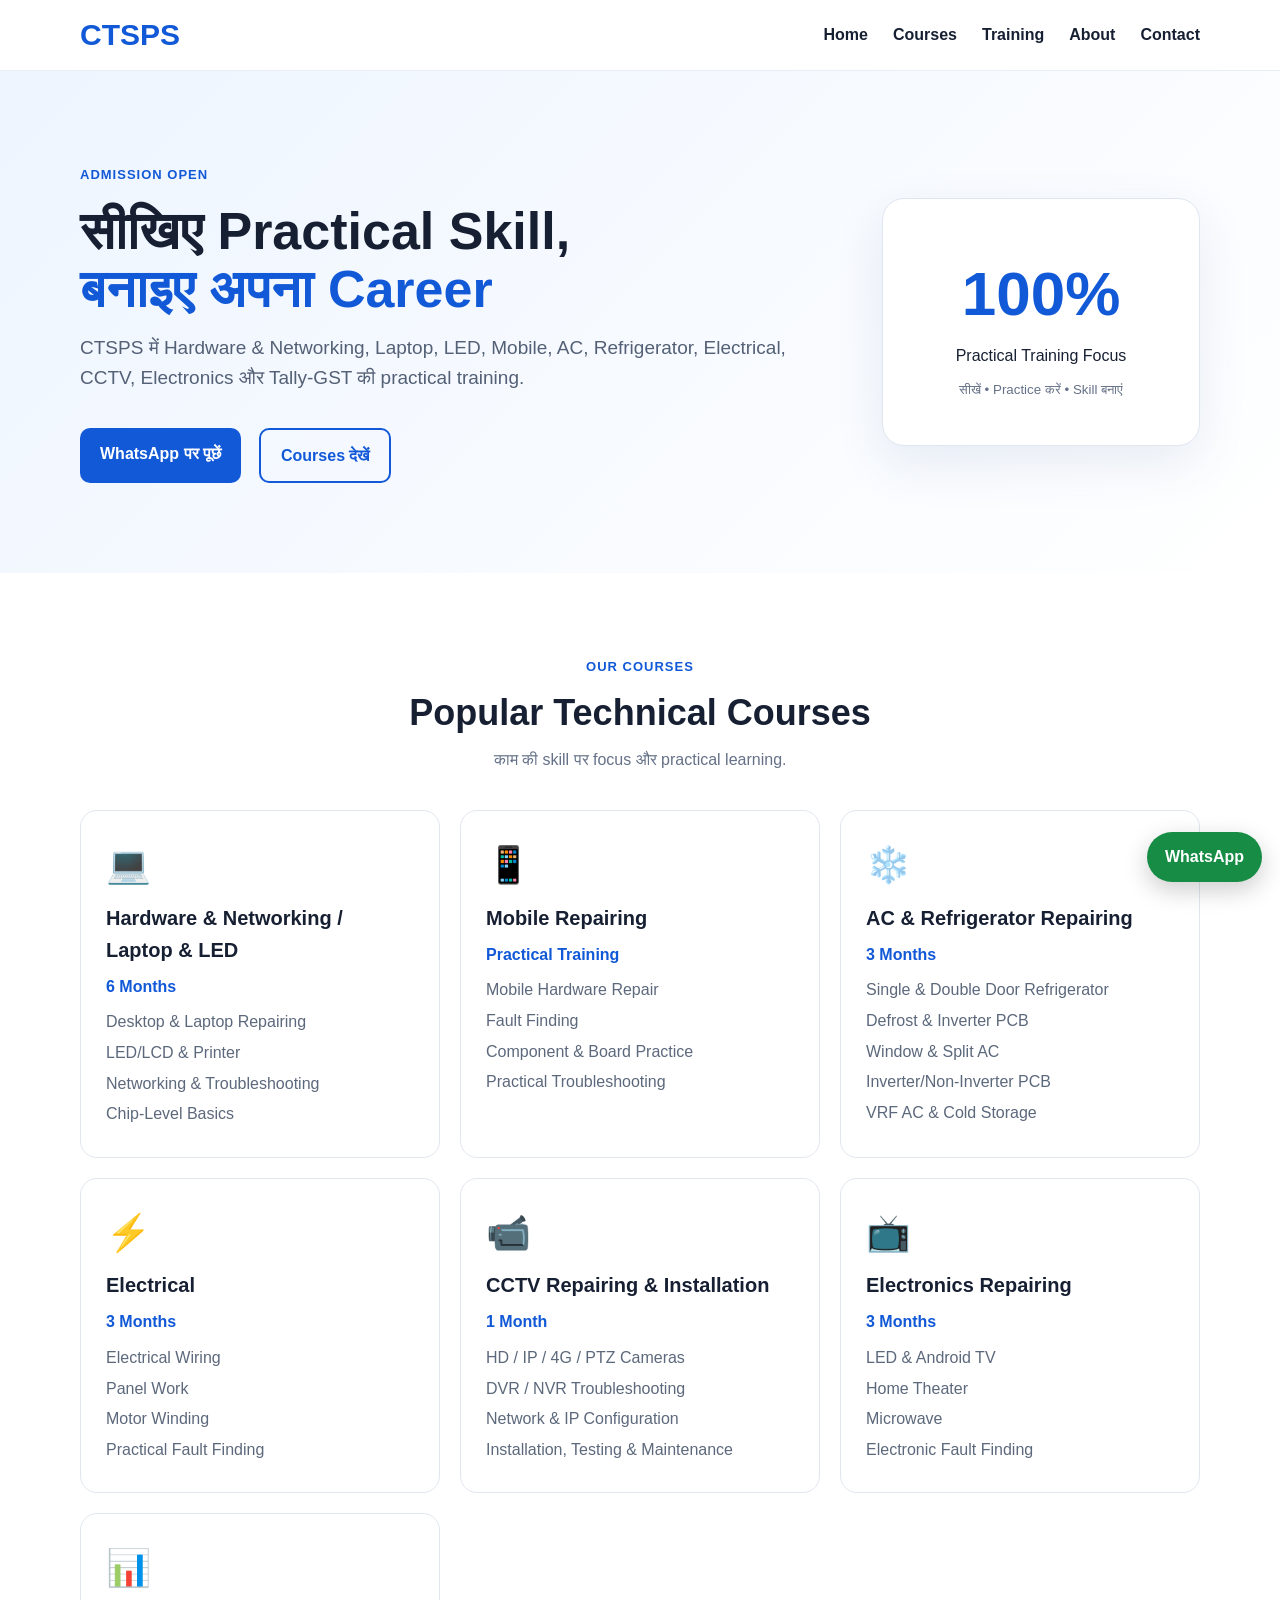
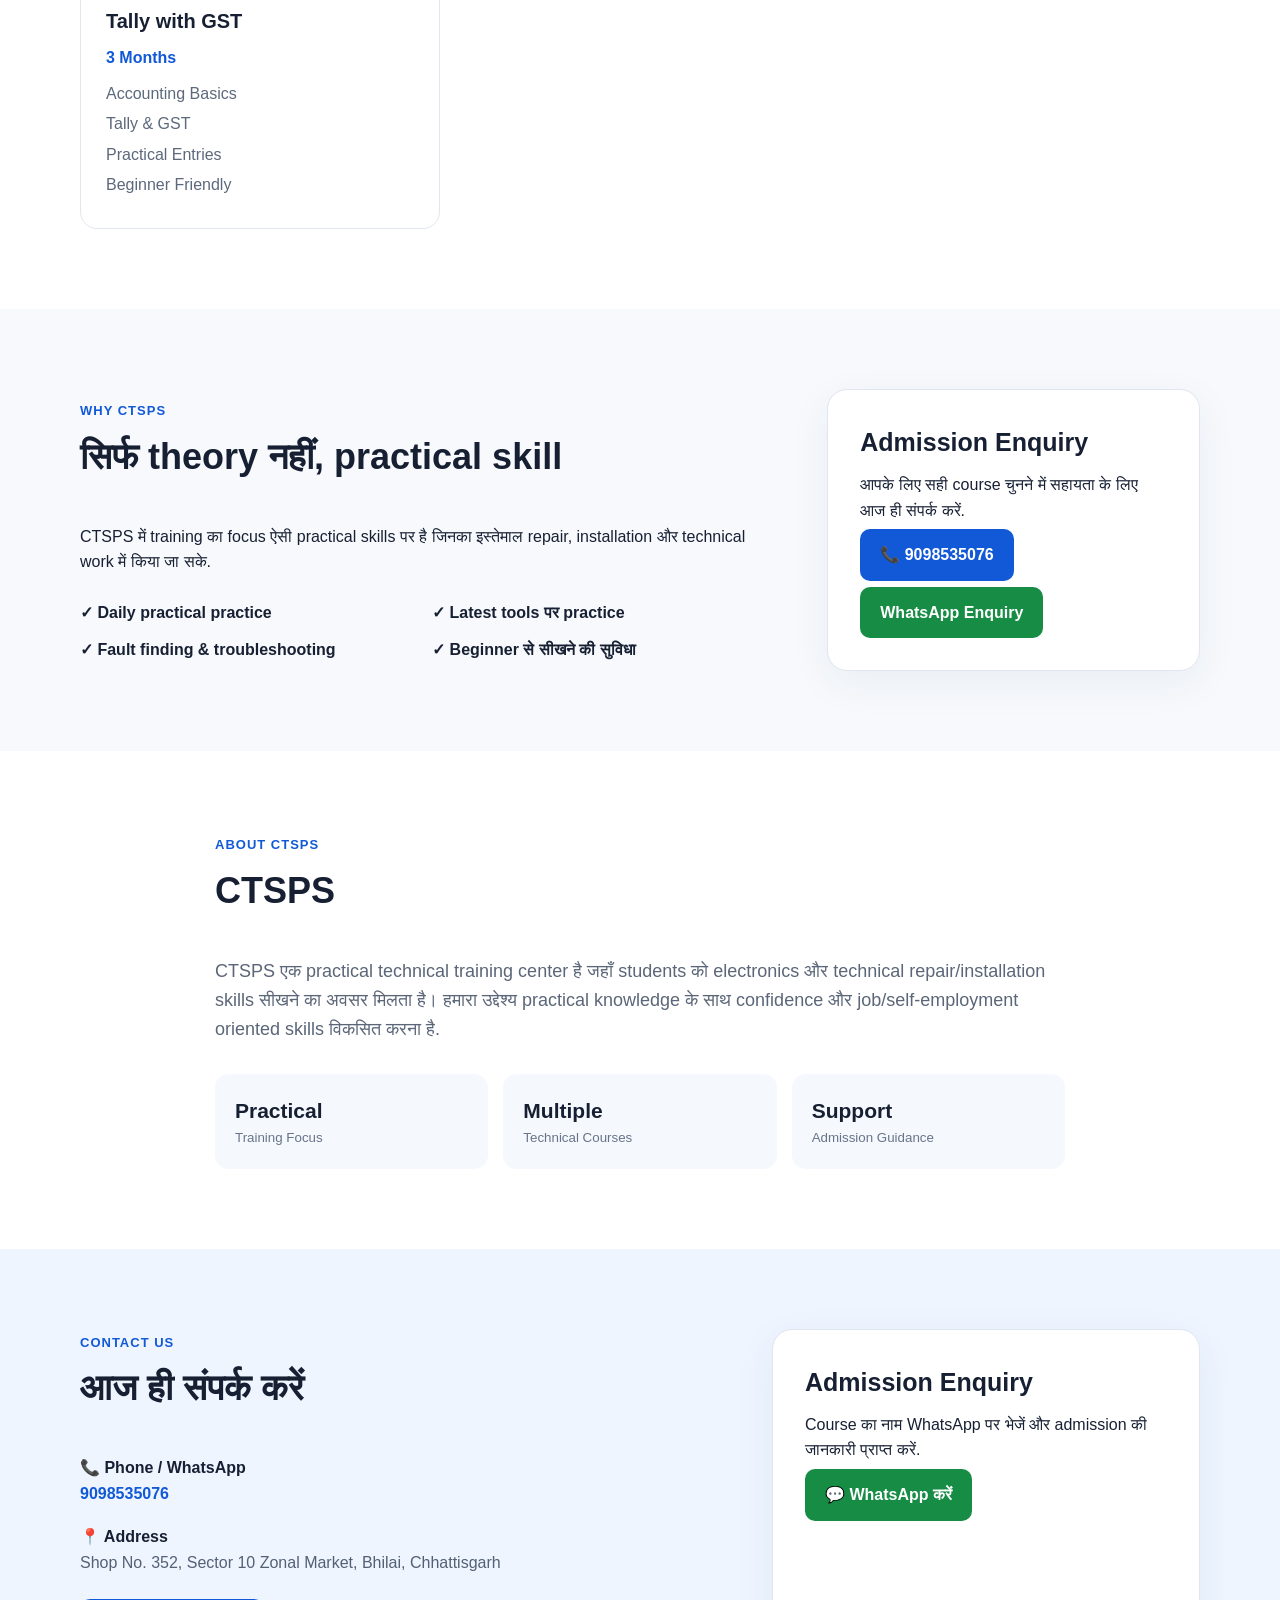
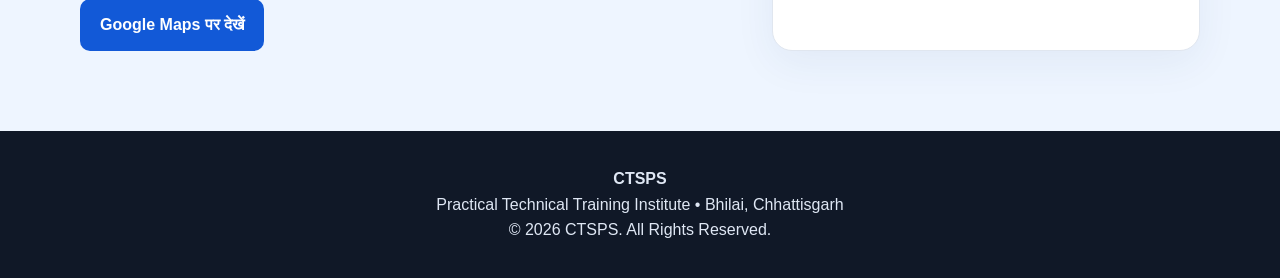
==== index.html @ 9060a90d "Add files via upload" ====
<!DOCTYPE html>
<html lang="hi">
<head>
<meta charset="UTF-8">
<meta name="viewport" content="width=device-width, initial-scale=1.0">
<meta name="description" content="CTSPS Bhilai - Practical technical training in hardware, networking, mobile repairing, AC, refrigerator, electrical, CCTV, electronics and Tally GST.">
<title>CTSPS | Technical Training Institute, Bhilai</title>
<link rel="stylesheet" href="style.css">
</head>
<body>
<header class="header">
  <div class="container nav">
    <a class="logo" href="#home">CTSPS</a>
    <button class="menu" onclick="toggleMenu()">☰</button>
    <nav id="nav">
      <a href="#home">Home</a><a href="#courses">Courses</a><a href="#training">Training</a>
      <a href="#about">About</a><a href="#contact">Contact</a>
    </nav>
  </div>
</header>

<section id="home" class="hero">
  <div class="container hero-inner">
    <div>
      <span class="badge">ADMISSION OPEN</span>
      <h1>सीखिए Practical Skill,<br><span>बनाइए अपना Career</span></h1>
      <p>CTSPS में Hardware & Networking, Laptop, LED, Mobile, AC, Refrigerator, Electrical, CCTV, Electronics और Tally-GST की practical training.</p>
      <div class="buttons">
        <a class="btn primary" href="https://wa.me/919098535076?text=Namaste%20CTSPS%2C%20mujhe%20course%20ki%20jankari%20chahiye." target="_blank">WhatsApp पर पूछें</a>
        <a class="btn secondary" href="#courses">Courses देखें</a>
      </div>
    </div>
    <div class="hero-card"><div class="big">100%</div><div>Practical Training Focus</div><small>सीखें • Practice करें • Skill बनाएं</small></div>
  </div>
</section>

<section id="courses" class="section">
<div class="container">
  <div class="section-title"><span>OUR COURSES</span><h2>Popular Technical Courses</h2><p>काम की skill पर focus और practical learning.</p></div>
  <div class="grid">
    <article class="card"><div class="icon">💻</div><h3>Hardware & Networking / Laptop & LED</h3><p>6 Months</p><ul><li>Desktop & Laptop Repairing</li><li>LED/LCD & Printer</li><li>Networking & Troubleshooting</li><li>Chip-Level Basics</li></ul></article>
    <article class="card"><div class="icon">📱</div><h3>Mobile Repairing</h3><p>Practical Training</p><ul><li>Mobile Hardware Repair</li><li>Fault Finding</li><li>Component & Board Practice</li><li>Practical Troubleshooting</li></ul></article>
    <article class="card"><div class="icon">❄️</div><h3>AC & Refrigerator Repairing</h3><p>3 Months</p><ul><li>Single & Double Door Refrigerator</li><li>Defrost & Inverter PCB</li><li>Window & Split AC</li><li>Inverter/Non-Inverter PCB</li><li>VRF AC & Cold Storage</li></ul></article>
    <article class="card"><div class="icon">⚡</div><h3>Electrical</h3><p>3 Months</p><ul><li>Electrical Wiring</li><li>Panel Work</li><li>Motor Winding</li><li>Practical Fault Finding</li></ul></article>
    <article class="card"><div class="icon">📹</div><h3>CCTV Repairing & Installation</h3><p>1 Month</p><ul><li>HD / IP / 4G / PTZ Cameras</li><li>DVR / NVR Troubleshooting</li><li>Network & IP Configuration</li><li>Installation, Testing & Maintenance</li></ul></article>
    <article class="card"><div class="icon">📺</div><h3>Electronics Repairing</h3><p>3 Months</p><ul><li>LED & Android TV</li><li>Home Theater</li><li>Microwave</li><li>Electronic Fault Finding</li></ul></article>
    <article class="card"><div class="icon">📊</div><h3>Tally with GST</h3><p>3 Months</p><ul><li>Accounting Basics</li><li>Tally & GST</li><li>Practical Entries</li><li>Beginner Friendly</li></ul></article>
  </div>
</div>
</section>

<section id="training" class="section light">
<div class="container split">
  <div><div class="section-title left"><span>WHY CTSPS</span><h2>सिर्फ theory नहीं, practical skill</h2></div>
  <p>CTSPS में training का focus ऐसी practical skills पर है जिनका इस्तेमाल repair, installation और technical work में किया जा सके.</p>
  <div class="features"><div>✓ Daily practical practice</div><div>✓ Latest tools पर practice</div><div>✓ Fault finding & troubleshooting</div><div>✓ Beginner से सीखने की सुविधा</div></div></div>
  <div class="quote"><h3>Admission Enquiry</h3><p>आपके लिए सही course चुनने में सहायता के लिए आज ही संपर्क करें.</p><a class="btn primary" href="tel:+919098535076">📞 9098535076</a><a class="btn whatsapp" href="https://wa.me/919098535076?text=Namaste%20CTSPS%2C%20admission%20ke%20liye%20jankari%20chahiye." target="_blank">WhatsApp Enquiry</a></div>
</div>
</section>

<section id="about" class="section">
<div class="container about">
  <div class="section-title left"><span>ABOUT CTSPS</span><h2>CTSPS</h2></div>
  <p>CTSPS एक practical technical training center है जहाँ students को electronics और technical repair/installation skills सीखने का अवसर मिलता है। हमारा उद्देश्य practical knowledge के साथ confidence और job/self-employment oriented skills विकसित करना है.</p>
  <div class="stats"><div><b>Practical</b><small>Training Focus</small></div><div><b>Multiple</b><small>Technical Courses</small></div><div><b>Support</b><small>Admission Guidance</small></div></div>
</div>
</section>

<section id="contact" class="section contact">
<div class="container contact-grid">
  <div><div class="section-title left"><span>CONTACT US</span><h2>आज ही संपर्क करें</h2></div>
  <div class="contact-item"><b>📞 Phone / WhatsApp</b><a href="tel:+919098535076">9098535076</a></div>
  <div class="contact-item"><b>📍 Address</b><span>Shop No. 352, Sector 10 Zonal Market, Bhilai, Chhattisgarh</span></div>
  <a class="btn primary" target="_blank" href="https://www.google.com/maps/search/?api=1&query=CTSPS%20Shop%20No.%20352%20Sector%2010%20Zonal%20Market%20Bhilai%20Chhattisgarh">Google Maps पर देखें</a>
  </div>
  <div class="contact-box"><h3>Admission Enquiry</h3><p>Course का नाम WhatsApp पर भेजें और admission की जानकारी प्राप्त करें.</p><a class="btn whatsapp" target="_blank" href="https://wa.me/919098535076?text=Namaste%20CTSPS%2C%20mujhe%20admission%20ki%20jankari%20chahiye.%0ACourse%3A%20">💬 WhatsApp करें</a></div>
</div>
</section>

<footer><div class="container"><strong>CTSPS</strong><p>Practical Technical Training Institute • Bhilai, Chhattisgarh</p><p>© <span id="year"></span> CTSPS. All Rights Reserved.</p></div></footer>
<a class="float-wa" target="_blank" href="https://wa.me/919098535076?text=Namaste%20CTSPS%2C%20mujhe%20course%20ki%20jankari%20chahiye.">WhatsApp</a>
<script>
function toggleMenu(){document.getElementById('nav').classList.toggle('open')}
document.getElementById('year').textContent=new Date().getFullYear();
document.querySelectorAll('#nav a').forEach(a=>a.onclick=()=>document.getElementById('nav').classList.remove('open'));
</script>
</body>
</html>
---- style.css ----
*{box-sizing:border-box;margin:0;padding:0}html{scroll-behavior:smooth}body{font-family:Arial,Helvetica,sans-serif;line-height:1.6;color:#172033;background:#fff}.container{width:min(1120px,92%);margin:auto}.header{position:sticky;top:0;z-index:20;background:#fff;border-bottom:1px solid #e9edf5}.nav{height:70px;display:flex;align-items:center;justify-content:space-between}.logo{font-size:30px;font-weight:900;text-decoration:none;color:#1259d7}.nav nav{display:flex;gap:25px}.nav nav a{color:#172033;text-decoration:none;font-weight:700}.menu{display:none;background:none;border:0;font-size:27px}.hero{background:linear-gradient(135deg,#eef5ff,#fff);padding:90px 0}.hero-inner{display:grid;grid-template-columns:1.4fr .6fr;gap:60px;align-items:center}.badge,.section-title span{color:#1259d7;font-weight:800;letter-spacing:1px;font-size:13px}.hero h1{font-size:52px;line-height:1.12;margin:15px 0}.hero h1 span{color:#1259d7}.hero p{font-size:19px;max-width:720px;color:#536075}.buttons{display:flex;gap:12px;flex-wrap:wrap;margin-top:28px}.btn{display:inline-block;padding:13px 20px;border-radius:10px;text-decoration:none;font-weight:800;margin:6px 6px 0 0}.primary{background:#1259d7;color:white}.secondary{border:2px solid #1259d7;color:#1259d7}.whatsapp{background:#168c45;color:#fff}.hero-card{background:#fff;border:1px solid #dfe6f2;border-radius:22px;padding:45px 25px;text-align:center;box-shadow:0 18px 50px #1d4f8c18}.big{font-size:62px;font-weight:900;color:#1259d7}.hero-card small{display:block;color:#657188;margin-top:10px}.section{padding:80px 0}.light{background:#f7f9fc}.section-title{text-align:center;margin-bottom:38px}.section-title h2{font-size:36px;margin:5px 0}.section-title p{color:#657188}.section-title.left{text-align:left}.grid{display:grid;grid-template-columns:repeat(3,1fr);gap:20px}.card{border:1px solid #e2e7ef;border-radius:17px;padding:25px;background:#fff;transition:.2s}.card:hover{transform:translateY(-3px);box-shadow:0 12px 35px #193b6914}.icon{font-size:36px}.card h3{font-size:20px;margin:8px 0}.card p{font-weight:800;color:#1259d7}.card ul{list-style:none;margin-top:10px;color:#5c687c}.card li{margin:5px 0}.split{display:grid;grid-template-columns:1.3fr .7fr;gap:55px;align-items:center}.features{display:grid;grid-template-columns:1fr 1fr;gap:12px;margin-top:25px;font-weight:700}.quote,.contact-box{padding:32px;border-radius:20px;background:#fff;border:1px solid #e0e6ef;box-shadow:0 12px 40px #193b6910}.quote h3,.contact-box h3{font-size:25px;margin-bottom:10px}.about{max-width:850px}.about>p{font-size:18px;color:#5b6678}.stats{display:grid;grid-template-columns:repeat(3,1fr);gap:15px;margin-top:30px}.stats div{padding:20px;border-radius:14px;background:#f5f8fc}.stats b,.stats small{display:block}.stats b{font-size:21px}.stats small{color:#68748a}.contact{background:#eef5ff}.contact-grid{display:grid;grid-template-columns:1.2fr .8fr;gap:50px}.contact-item{margin:18px 0;display:flex;flex-direction:column}.contact-item a{color:#1259d7;font-weight:800;text-decoration:none}.contact-item span{color:#536075}footer{background:#101827;color:#dfe7f4;padding:35px 0;text-align:center}.float-wa{position:fixed;right:18px;bottom:18px;background:#168c45;color:#fff;text-decoration:none;font-weight:900;padding:12px 18px;border-radius:999px;box-shadow:0 8px 25px #0003;z-index:30}@media(max-width:800px){.menu{display:block}.nav nav{display:none;position:absolute;top:70px;left:0;right:0;background:#fff;padding:18px 4%;flex-direction:column;gap:12px;border-bottom:1px solid #ddd}.nav nav.open{display:flex}.hero{padding:60px 0}.hero-inner,.split,.contact-grid{grid-template-columns:1fr}.hero h1{font-size:39px}.hero-card{max-width:400px}.grid{grid-template-columns:1fr}.features,.stats{grid-template-columns:1fr}.section{padding:60px 0}.section-title h2{font-size:30px}}
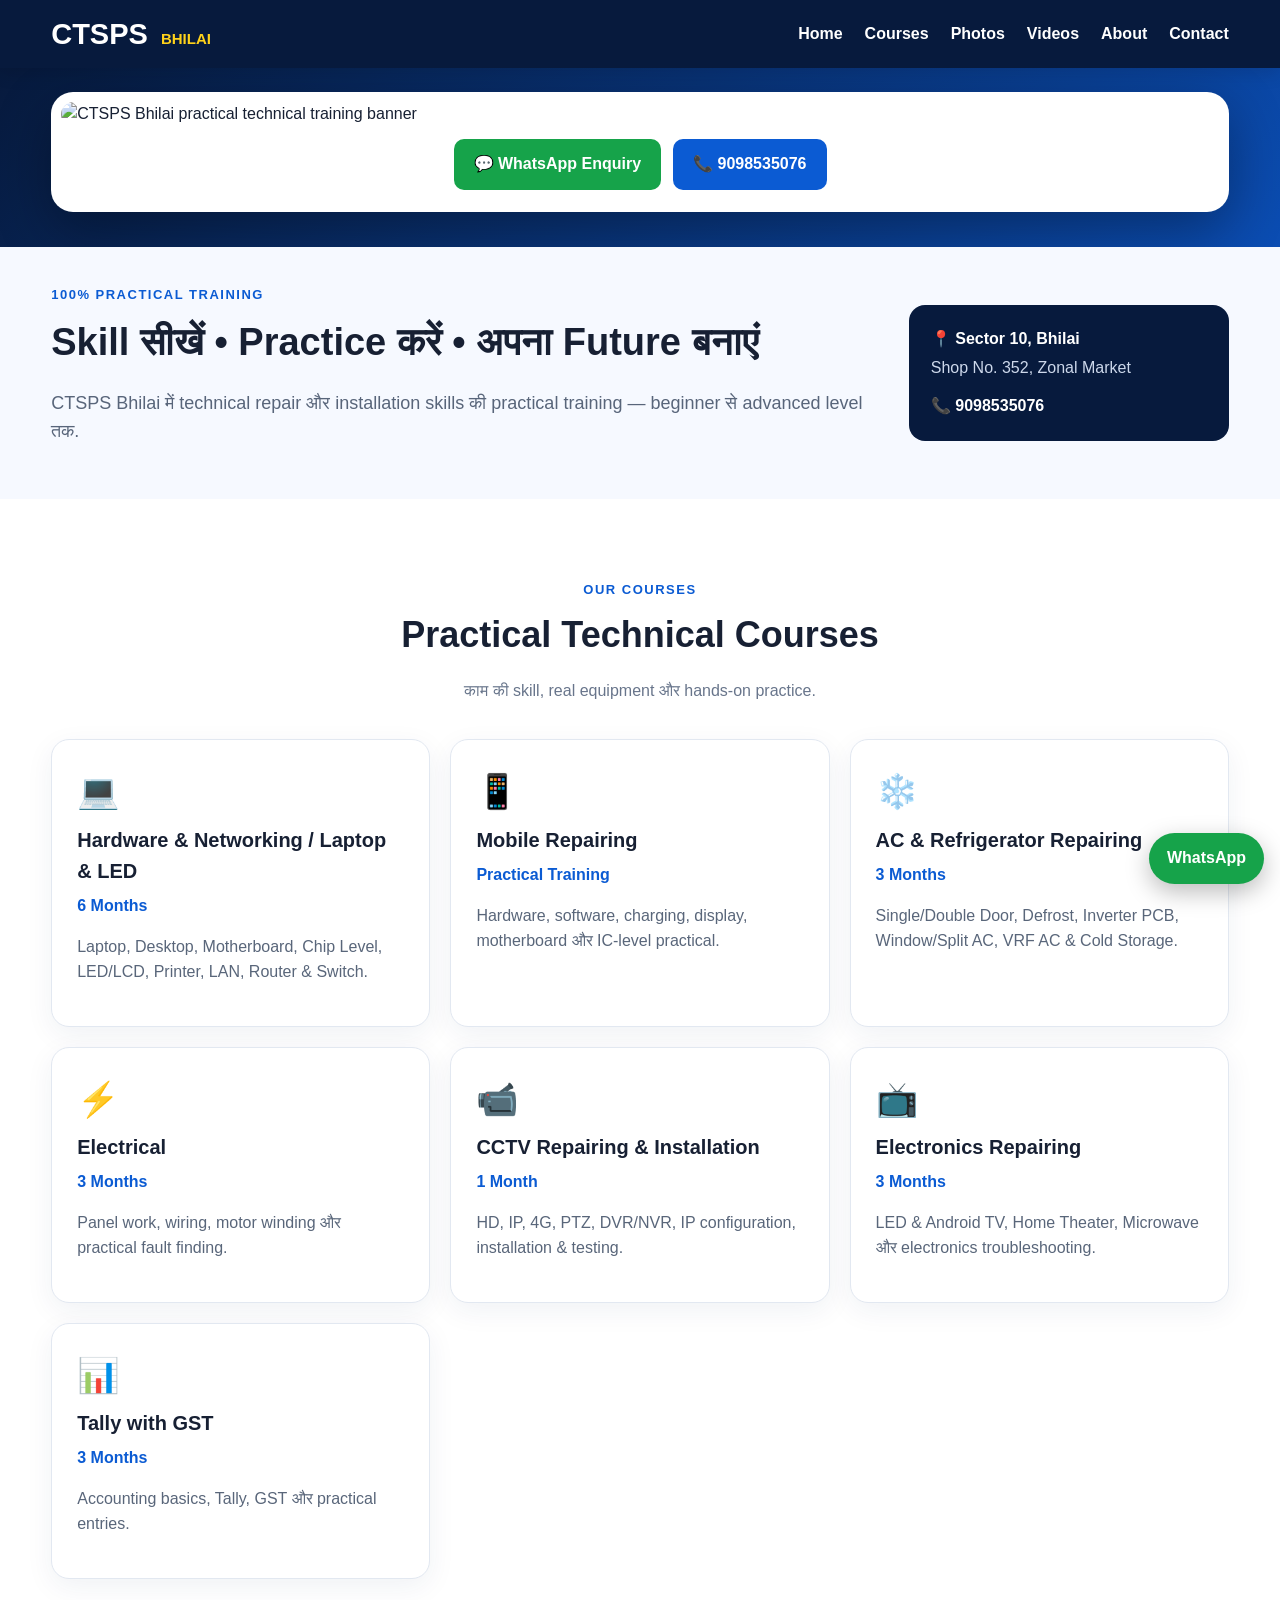
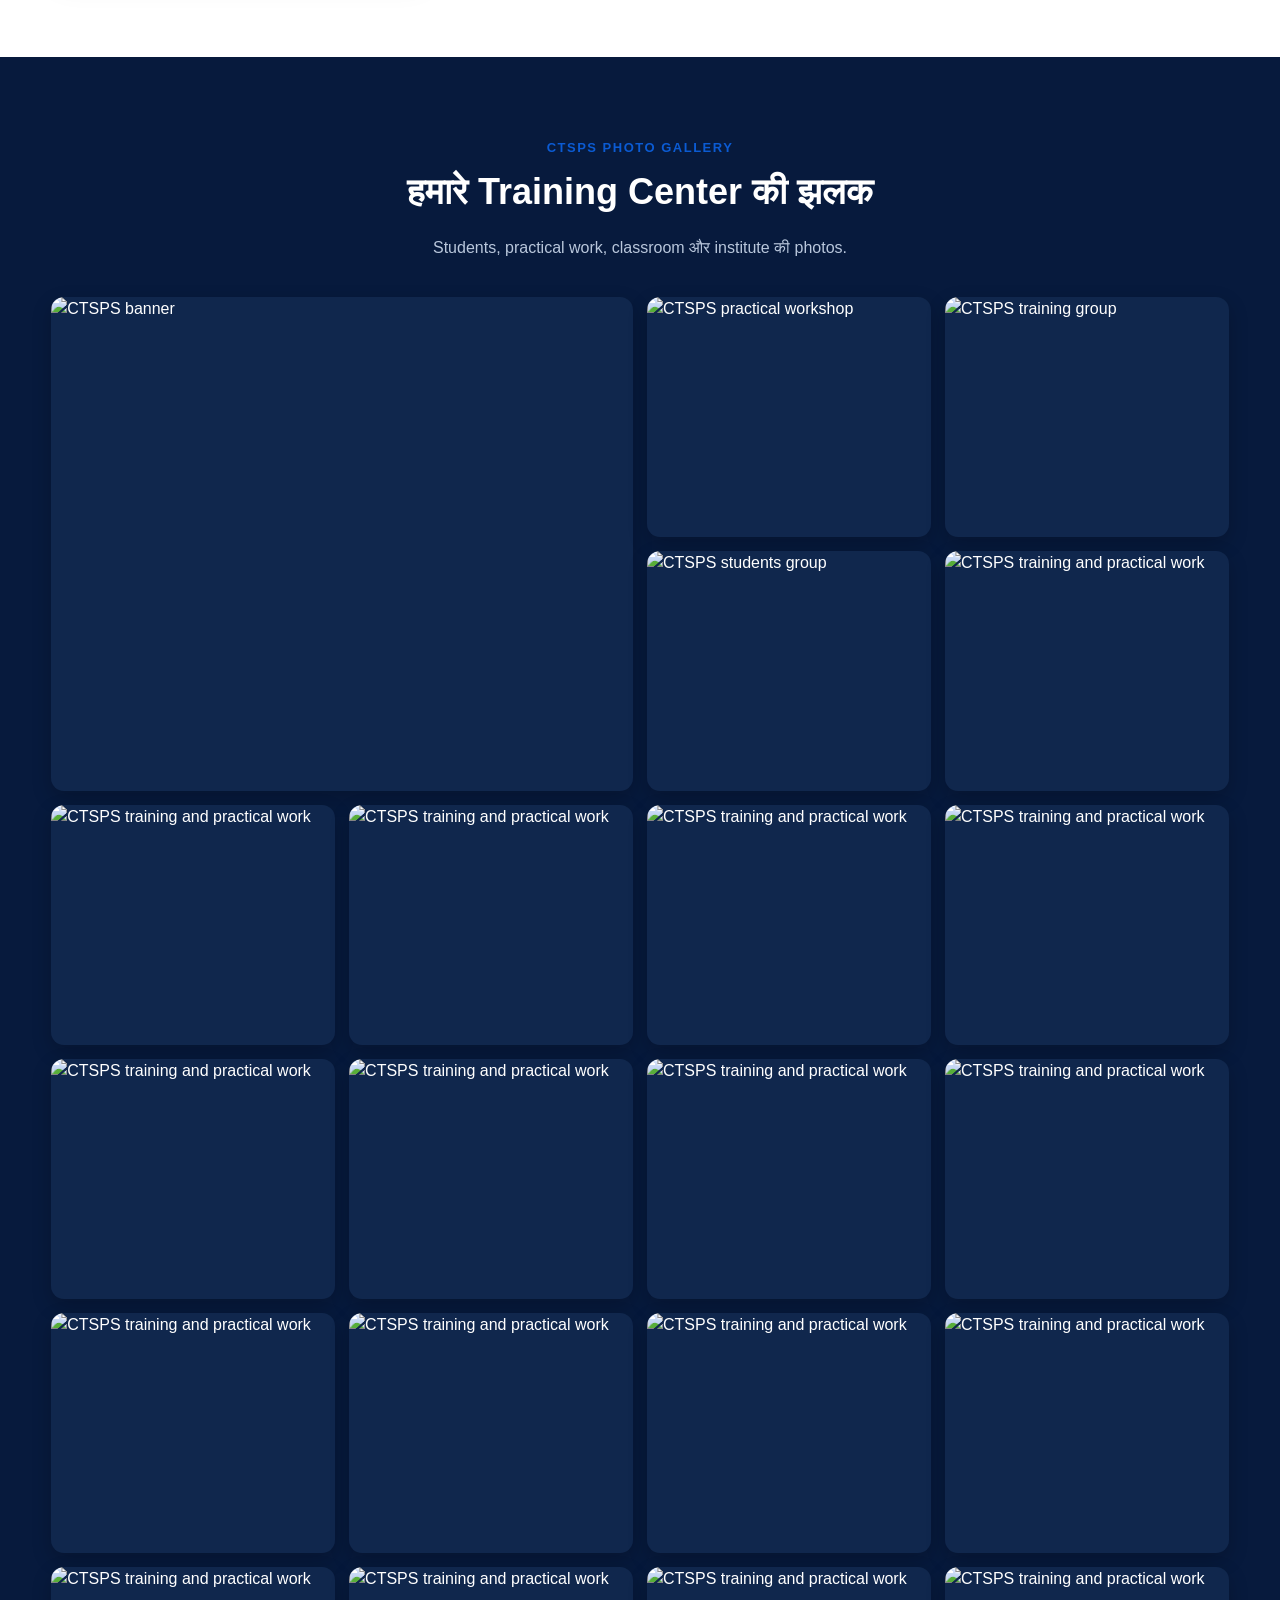
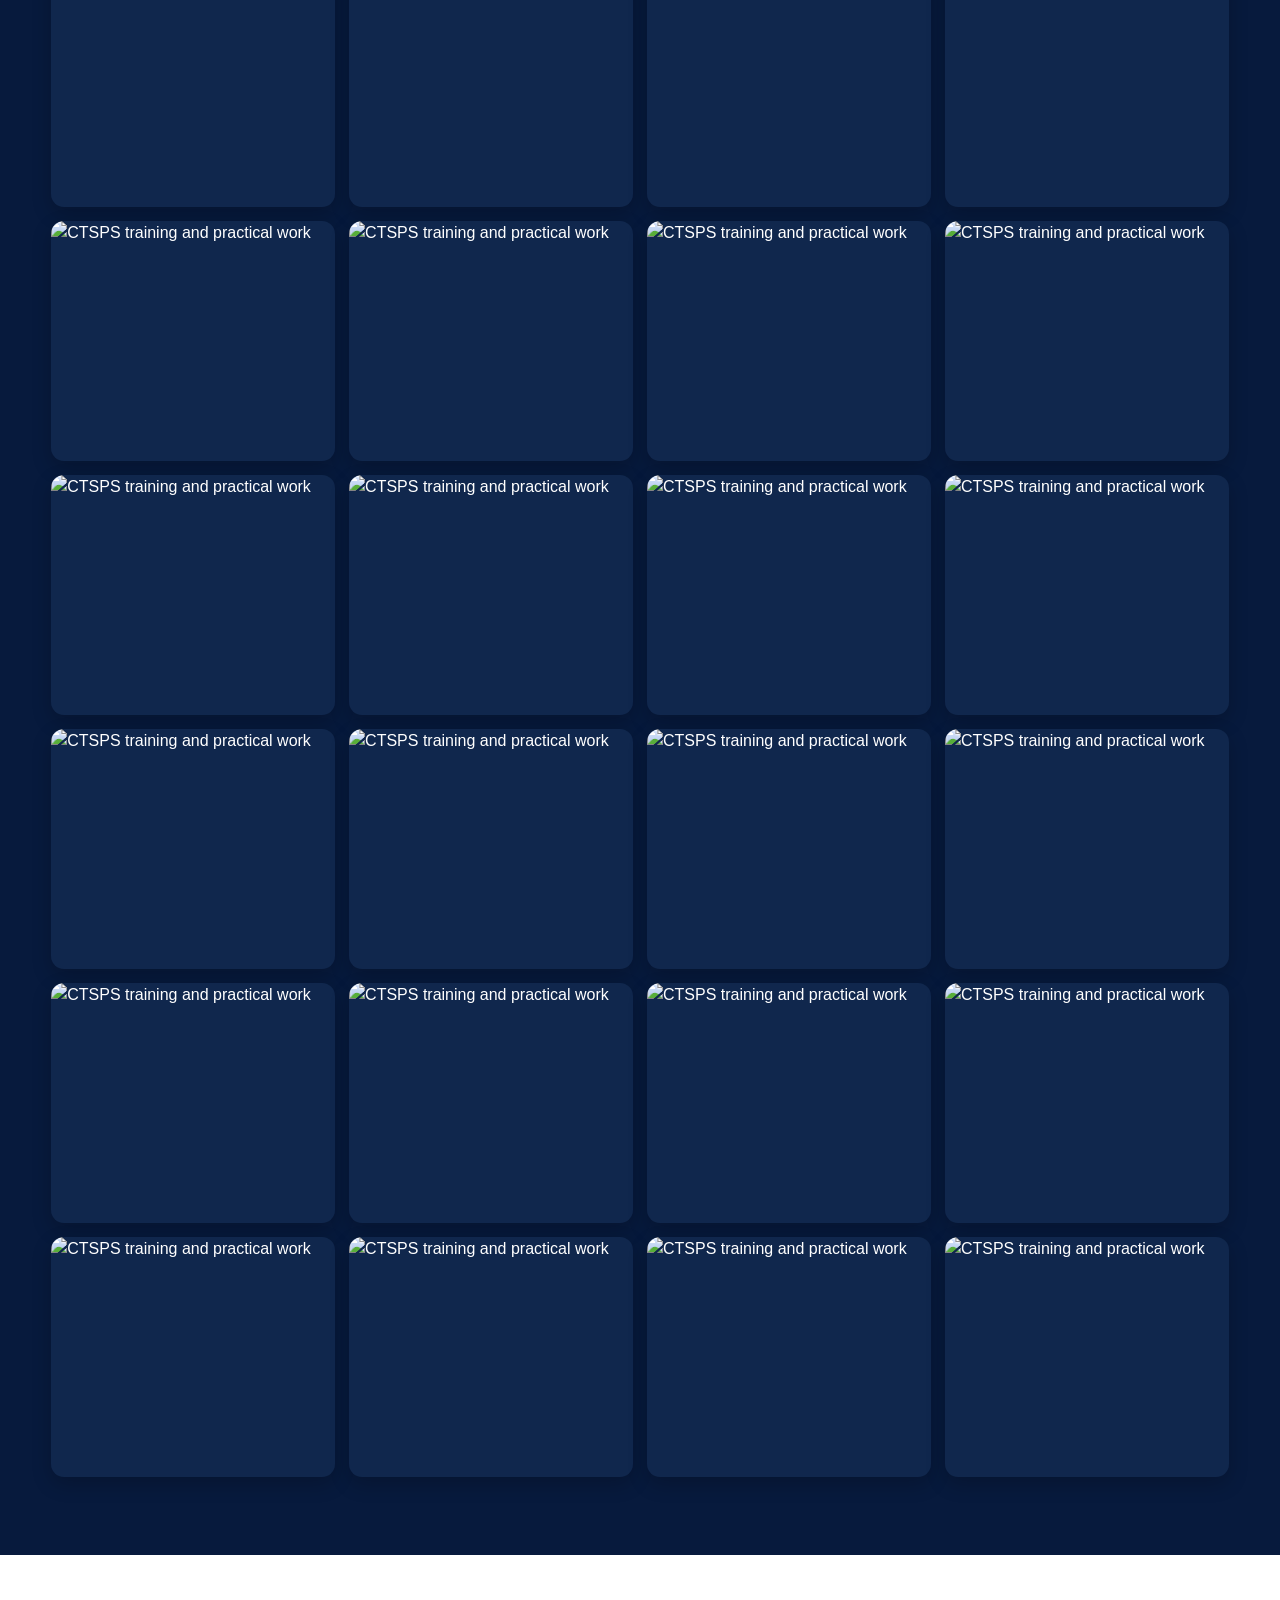
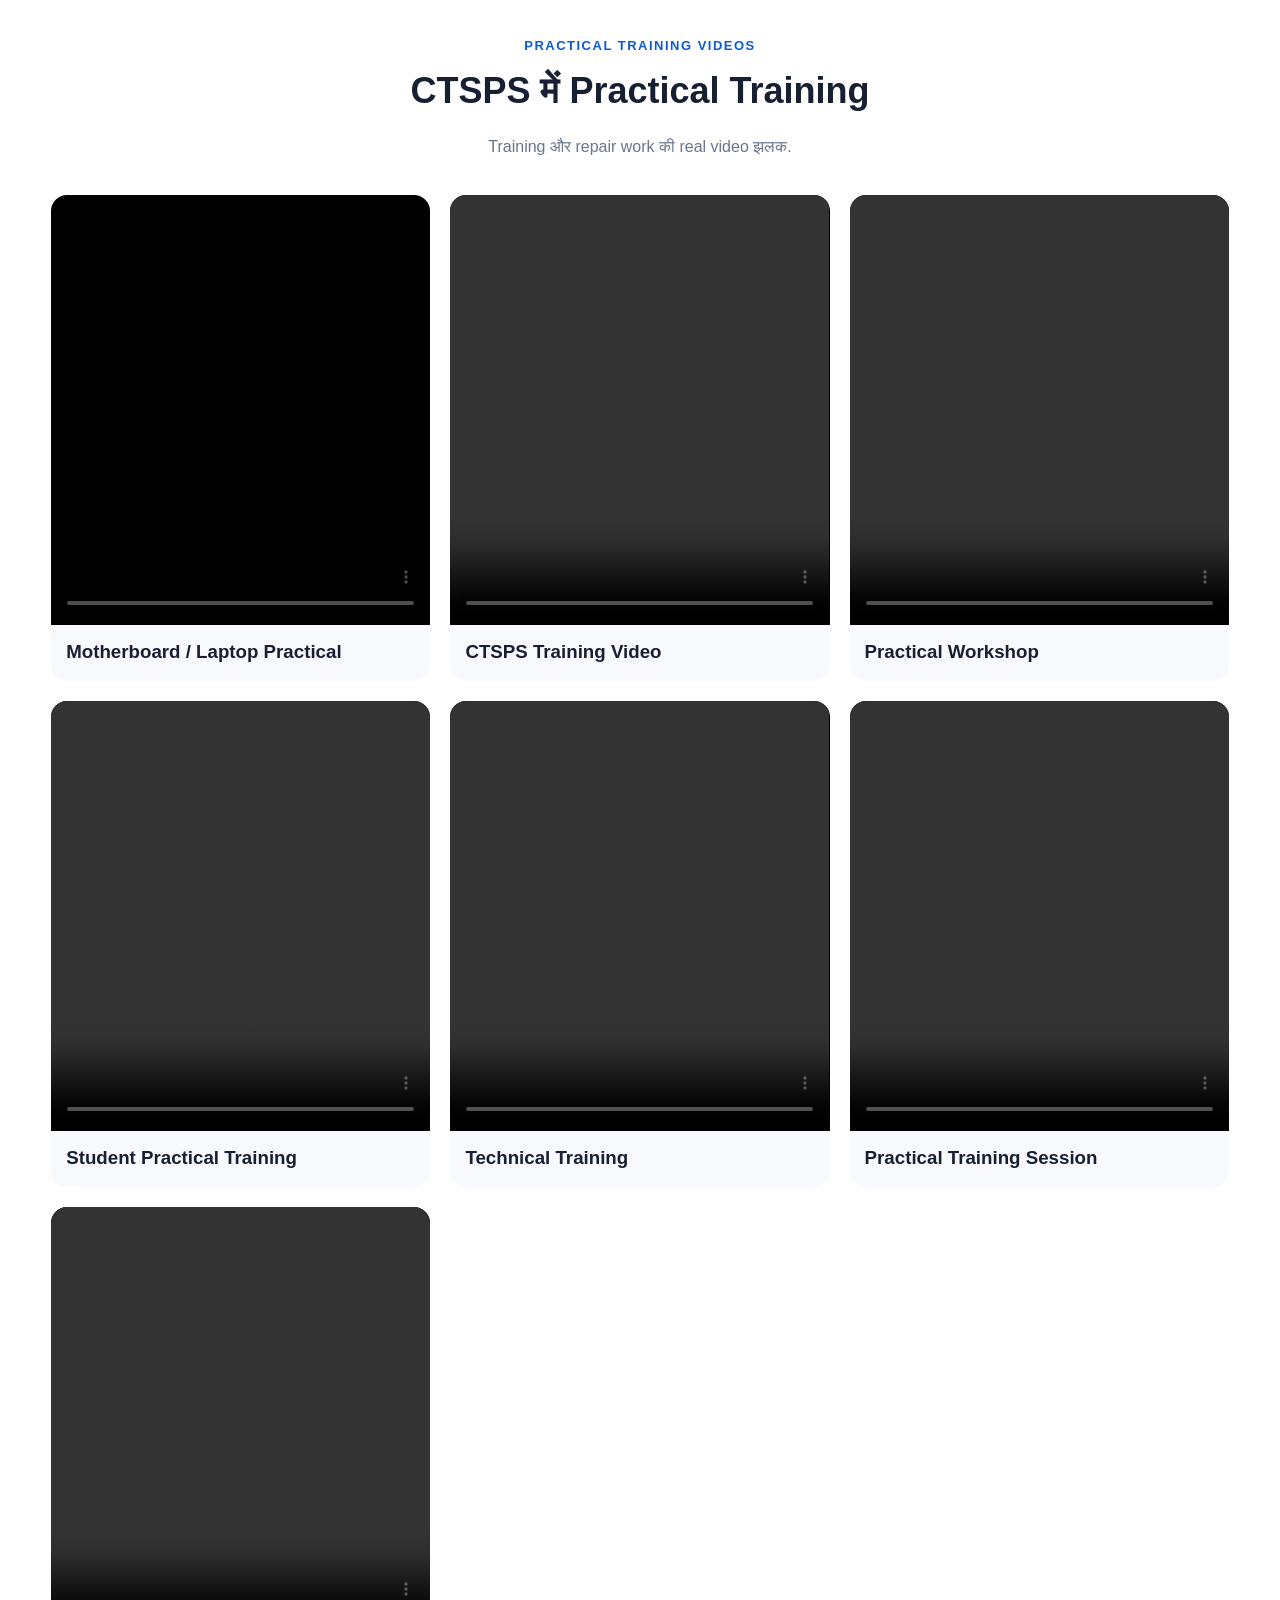
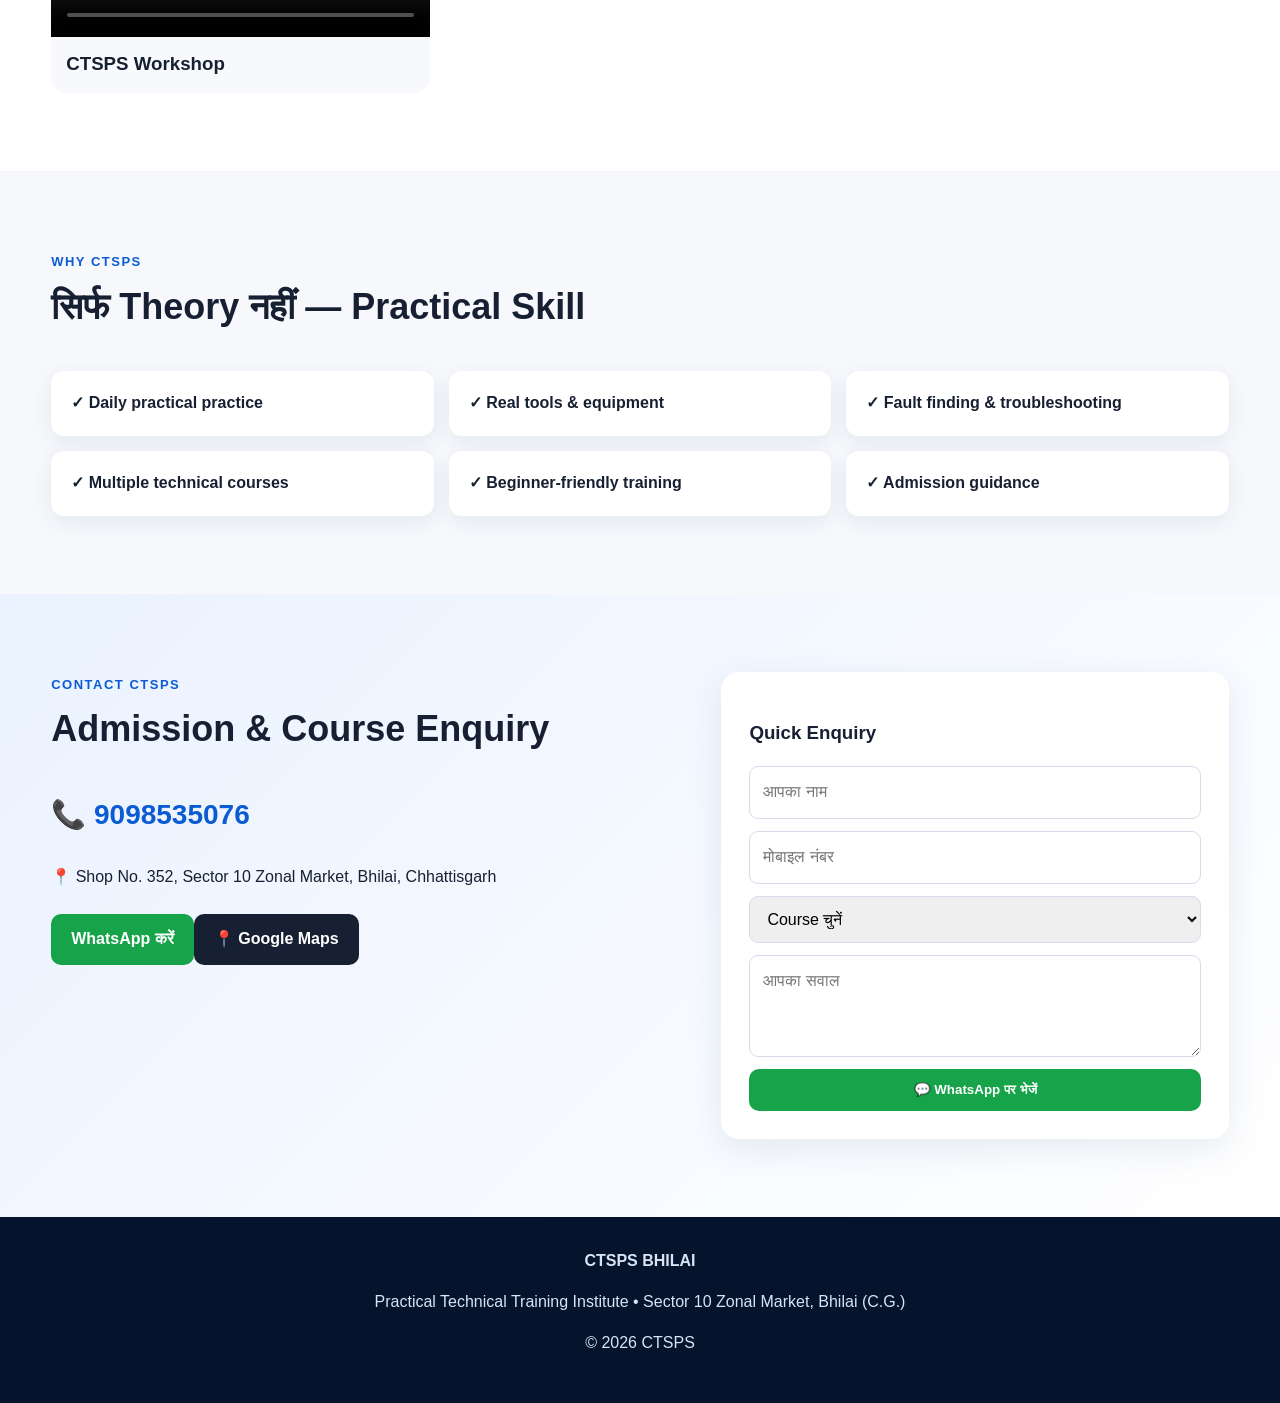
==== commit 8e74569d: "Add files via upload" ====
--- a/index.html
+++ b/index.html
@@ -1,88 +1,69 @@
-<!DOCTYPE html>
-<html lang="hi">
-<head>
-<meta charset="UTF-8">
-<meta name="viewport" content="width=device-width, initial-scale=1.0">
-<meta name="description" content="CTSPS Bhilai - Practical technical training in hardware, networking, mobile repairing, AC, refrigerator, electrical, CCTV, electronics and Tally GST.">
-<title>CTSPS | Technical Training Institute, Bhilai</title>
-<link rel="stylesheet" href="style.css">
-</head>
+<!doctype html>
+<html lang="hi"><head><meta charset="utf-8"><meta name="viewport" content="width=device-width,initial-scale=1"><meta name="description" content="CTSPS Bhilai – Practical Technical Training Institute. Hardware & Networking, Mobile, CCTV, AC & Refrigerator, Electrical, Electronics and Tally with GST."><title>CTSPS Bhilai | Practical Technical Training</title><link rel="stylesheet" href="style.css"></head>
 <body>
-<header class="header">
-  <div class="container nav">
-    <a class="logo" href="#home">CTSPS</a>
-    <button class="menu" onclick="toggleMenu()">☰</button>
-    <nav id="nav">
-      <a href="#home">Home</a><a href="#courses">Courses</a><a href="#training">Training</a>
-      <a href="#about">About</a><a href="#contact">Contact</a>
-    </nav>
-  </div>
-</header>
-
-<section id="home" class="hero">
-  <div class="container hero-inner">
-    <div>
-      <span class="badge">ADMISSION OPEN</span>
-      <h1>सीखिए Practical Skill,<br><span>बनाइए अपना Career</span></h1>
-      <p>CTSPS में Hardware & Networking, Laptop, LED, Mobile, AC, Refrigerator, Electrical, CCTV, Electronics और Tally-GST की practical training.</p>
-      <div class="buttons">
-        <a class="btn primary" href="https://wa.me/919098535076?text=Namaste%20CTSPS%2C%20mujhe%20course%20ki%20jankari%20chahiye." target="_blank">WhatsApp पर पूछें</a>
-        <a class="btn secondary" href="#courses">Courses देखें</a>
-      </div>
-    </div>
-    <div class="hero-card"><div class="big">100%</div><div>Practical Training Focus</div><small>सीखें • Practice करें • Skill बनाएं</small></div>
-  </div>
-</section>
-
-<section id="courses" class="section">
-<div class="container">
-  <div class="section-title"><span>OUR COURSES</span><h2>Popular Technical Courses</h2><p>काम की skill पर focus और practical learning.</p></div>
-  <div class="grid">
-    <article class="card"><div class="icon">💻</div><h3>Hardware & Networking / Laptop & LED</h3><p>6 Months</p><ul><li>Desktop & Laptop Repairing</li><li>LED/LCD & Printer</li><li>Networking & Troubleshooting</li><li>Chip-Level Basics</li></ul></article>
-    <article class="card"><div class="icon">📱</div><h3>Mobile Repairing</h3><p>Practical Training</p><ul><li>Mobile Hardware Repair</li><li>Fault Finding</li><li>Component & Board Practice</li><li>Practical Troubleshooting</li></ul></article>
-    <article class="card"><div class="icon">❄️</div><h3>AC & Refrigerator Repairing</h3><p>3 Months</p><ul><li>Single & Double Door Refrigerator</li><li>Defrost & Inverter PCB</li><li>Window & Split AC</li><li>Inverter/Non-Inverter PCB</li><li>VRF AC & Cold Storage</li></ul></article>
-    <article class="card"><div class="icon">⚡</div><h3>Electrical</h3><p>3 Months</p><ul><li>Electrical Wiring</li><li>Panel Work</li><li>Motor Winding</li><li>Practical Fault Finding</li></ul></article>
-    <article class="card"><div class="icon">📹</div><h3>CCTV Repairing & Installation</h3><p>1 Month</p><ul><li>HD / IP / 4G / PTZ Cameras</li><li>DVR / NVR Troubleshooting</li><li>Network & IP Configuration</li><li>Installation, Testing & Maintenance</li></ul></article>
-    <article class="card"><div class="icon">📺</div><h3>Electronics Repairing</h3><p>3 Months</p><ul><li>LED & Android TV</li><li>Home Theater</li><li>Microwave</li><li>Electronic Fault Finding</li></ul></article>
-    <article class="card"><div class="icon">📊</div><h3>Tally with GST</h3><p>3 Months</p><ul><li>Accounting Basics</li><li>Tally & GST</li><li>Practical Entries</li><li>Beginner Friendly</li></ul></article>
-  </div>
-</div>
-</section>
-
-<section id="training" class="section light">
-<div class="container split">
-  <div><div class="section-title left"><span>WHY CTSPS</span><h2>सिर्फ theory नहीं, practical skill</h2></div>
-  <p>CTSPS में training का focus ऐसी practical skills पर है जिनका इस्तेमाल repair, installation और technical work में किया जा सके.</p>
-  <div class="features"><div>✓ Daily practical practice</div><div>✓ Latest tools पर practice</div><div>✓ Fault finding & troubleshooting</div><div>✓ Beginner से सीखने की सुविधा</div></div></div>
-  <div class="quote"><h3>Admission Enquiry</h3><p>आपके लिए सही course चुनने में सहायता के लिए आज ही संपर्क करें.</p><a class="btn primary" href="tel:+919098535076">📞 9098535076</a><a class="btn whatsapp" href="https://wa.me/919098535076?text=Namaste%20CTSPS%2C%20admission%20ke%20liye%20jankari%20chahiye." target="_blank">WhatsApp Enquiry</a></div>
-</div>
-</section>
-
-<section id="about" class="section">
-<div class="container about">
-  <div class="section-title left"><span>ABOUT CTSPS</span><h2>CTSPS</h2></div>
-  <p>CTSPS एक practical technical training center है जहाँ students को electronics और technical repair/installation skills सीखने का अवसर मिलता है। हमारा उद्देश्य practical knowledge के साथ confidence और job/self-employment oriented skills विकसित करना है.</p>
-  <div class="stats"><div><b>Practical</b><small>Training Focus</small></div><div><b>Multiple</b><small>Technical Courses</small></div><div><b>Support</b><small>Admission Guidance</small></div></div>
-</div>
-</section>
-
-<section id="contact" class="section contact">
-<div class="container contact-grid">
-  <div><div class="section-title left"><span>CONTACT US</span><h2>आज ही संपर्क करें</h2></div>
-  <div class="contact-item"><b>📞 Phone / WhatsApp</b><a href="tel:+919098535076">9098535076</a></div>
-  <div class="contact-item"><b>📍 Address</b><span>Shop No. 352, Sector 10 Zonal Market, Bhilai, Chhattisgarh</span></div>
-  <a class="btn primary" target="_blank" href="https://www.google.com/maps/search/?api=1&query=CTSPS%20Shop%20No.%20352%20Sector%2010%20Zonal%20Market%20Bhilai%20Chhattisgarh">Google Maps पर देखें</a>
-  </div>
-  <div class="contact-box"><h3>Admission Enquiry</h3><p>Course का नाम WhatsApp पर भेजें और admission की जानकारी प्राप्त करें.</p><a class="btn whatsapp" target="_blank" href="https://wa.me/919098535076?text=Namaste%20CTSPS%2C%20mujhe%20admission%20ki%20jankari%20chahiye.%0ACourse%3A%20">💬 WhatsApp करें</a></div>
-</div>
-</section>
-
-<footer><div class="container"><strong>CTSPS</strong><p>Practical Technical Training Institute • Bhilai, Chhattisgarh</p><p>© <span id="year"></span> CTSPS. All Rights Reserved.</p></div></footer>
-<a class="float-wa" target="_blank" href="https://wa.me/919098535076?text=Namaste%20CTSPS%2C%20mujhe%20course%20ki%20jankari%20chahiye.">WhatsApp</a>
-<script>
-function toggleMenu(){document.getElementById('nav').classList.toggle('open')}
-document.getElementById('year').textContent=new Date().getFullYear();
-document.querySelectorAll('#nav a').forEach(a=>a.onclick=()=>document.getElementById('nav').classList.remove('open'));
-</script>
-</body>
-</html>+<header><div class="wrap nav"><a class="brand" href="#home">CTSPS <span>BHILAI</span></a><button class="menu" onclick="document.querySelector('nav').classList.toggle('open')">☰</button><nav><a href="#home">Home</a><a href="#courses">Courses</a><a href="#gallery">Photos</a><a href="#videos">Videos</a><a href="#about">About</a><a href="#contact">Contact</a></nav></div></header>
+<main id="home">
+<section class="hero"><div class="wrap"><div class="hero-card"><img src="media/17581.webp" alt="CTSPS Bhilai practical technical training banner"><div class="hero-actions"><a class="btn wa" href="https://wa.me/919098535076?text=Namaste%20CTSPS%2C%20mujhe%20course%20ki%20jankari%20chahiye" target="_blank">💬 WhatsApp Enquiry</a><a class="btn call" href="tel:+919098535076">📞 9098535076</a></div></div></div></section>
+<section class="intro"><div class="wrap"><div><span class="eyebrow">100% PRACTICAL TRAINING</span><h1>Skill सीखें • Practice करें • अपना Future बनाएं</h1><p>CTSPS Bhilai में technical repair और installation skills की practical training — beginner से advanced level तक.</p></div><div class="quick"><b>📍 Sector 10, Bhilai</b><span>Shop No. 352, Zonal Market</span><b>📞 9098535076</b></div></div></section>
+<section id="courses" class="section"><div class="wrap"><div class="title"><span>OUR COURSES</span><h2>Practical Technical Courses</h2><p>काम की skill, real equipment और hands-on practice.</p></div><div class="courses">
+<article><b>💻</b><h3>Hardware & Networking / Laptop & LED</h3><em>6 Months</em><p>Laptop, Desktop, Motherboard, Chip Level, LED/LCD, Printer, LAN, Router & Switch.</p></article>
+<article><b>📱</b><h3>Mobile Repairing</h3><em>Practical Training</em><p>Hardware, software, charging, display, motherboard और IC-level practical.</p></article>
+<article><b>❄️</b><h3>AC & Refrigerator Repairing</h3><em>3 Months</em><p>Single/Double Door, Defrost, Inverter PCB, Window/Split AC, VRF AC & Cold Storage.</p></article>
+<article><b>⚡</b><h3>Electrical</h3><em>3 Months</em><p>Panel work, wiring, motor winding और practical fault finding.</p></article>
+<article><b>📹</b><h3>CCTV Repairing & Installation</h3><em>1 Month</em><p>HD, IP, 4G, PTZ, DVR/NVR, IP configuration, installation & testing.</p></article>
+<article><b>📺</b><h3>Electronics Repairing</h3><em>3 Months</em><p>LED & Android TV, Home Theater, Microwave और electronics troubleshooting.</p></article>
+<article><b>📊</b><h3>Tally with GST</h3><em>3 Months</em><p>Accounting basics, Tally, GST और practical entries.</p></article>
+</div></div></section>
+<section id="gallery" class="section dark"><div class="wrap"><div class="title"><span>CTSPS PHOTO GALLERY</span><h2>हमारे Training Center की झलक</h2><p>Students, practical work, classroom और institute की photos.</p></div><div class="gallery">
+<img src="media/17581.webp" alt="CTSPS banner"><img src="media/a_vibrant_polished_promotional_classroom_workshop.webp" alt="CTSPS practical workshop"><img src="media/group1.webp" alt="CTSPS training group"><img src="media/group2.webp" alt="CTSPS students group">
+<img src="media/12670628_1698797020369925_1134053230799614716_n.webp" alt="CTSPS training and practical work" loading="lazy">
+<img src="media/12920238_1698784490371178_3072615104289915562_n.webp" alt="CTSPS training and practical work" loading="lazy">
+<img src="media/12931257_1698783630371264_9177474960289679739_n.webp" alt="CTSPS training and practical work" loading="lazy">
+<img src="media/12938070_1698758680373759_993669891584002411_n.webp" alt="CTSPS training and practical work" loading="lazy">
+<img src="media/12961563_1698784320371195_5392756831580995249_n.webp" alt="CTSPS training and practical work" loading="lazy">
+<img src="media/12963593_1698784630371164_4473622010282877170_n.webp" alt="CTSPS training and practical work" loading="lazy">
+<img src="media/20150608_163755.webp" alt="CTSPS training and practical work" loading="lazy">
+<img src="media/20160518_122638.webp" alt="CTSPS training and practical work" loading="lazy">
+<img src="media/20160518_122715.webp" alt="CTSPS training and practical work" loading="lazy">
+<img src="media/27898.webp" alt="CTSPS training and practical work" loading="lazy">
+<img src="media/27921.webp" alt="CTSPS training and practical work" loading="lazy">
+<img src="media/38798.webp" alt="CTSPS training and practical work" loading="lazy">
+<img src="media/38818.webp" alt="CTSPS training and practical work" loading="lazy">
+<img src="media/38819.webp" alt="CTSPS training and practical work" loading="lazy">
+<img src="media/38820.webp" alt="CTSPS training and practical work" loading="lazy">
+<img src="media/38821.webp" alt="CTSPS training and practical work" loading="lazy">
+<img src="media/38822.webp" alt="CTSPS training and practical work" loading="lazy">
+<img src="media/38823.webp" alt="CTSPS training and practical work" loading="lazy">
+<img src="media/38824.webp" alt="CTSPS training and practical work" loading="lazy">
+<img src="media/38825.webp" alt="CTSPS training and practical work" loading="lazy">
+<img src="media/38826.webp" alt="CTSPS training and practical work" loading="lazy">
+<img src="media/38827.webp" alt="CTSPS training and practical work" loading="lazy">
+<img src="media/38832.webp" alt="CTSPS training and practical work" loading="lazy">
+<img src="media/38833.webp" alt="CTSPS training and practical work" loading="lazy">
+<img src="media/38834.webp" alt="CTSPS training and practical work" loading="lazy">
+<img src="media/38835.webp" alt="CTSPS training and practical work" loading="lazy">
+<img src="media/38836.webp" alt="CTSPS training and practical work" loading="lazy">
+<img src="media/38837.webp" alt="CTSPS training and practical work" loading="lazy">
+<img src="media/38838.webp" alt="CTSPS training and practical work" loading="lazy">
+<img src="media/38850.webp" alt="CTSPS training and practical work" loading="lazy">
+<img src="media/38851.webp" alt="CTSPS training and practical work" loading="lazy">
+<img src="media/38858.webp" alt="CTSPS training and practical work" loading="lazy">
+<img src="media/38859.webp" alt="CTSPS training and practical work" loading="lazy">
+<img src="media/IMG-20160720-WA0012.webp" alt="CTSPS training and practical work" loading="lazy">
+<img src="media/IMG-20160720-WA0013.webp" alt="CTSPS training and practical work" loading="lazy">
+<img src="media/IMG-20170722-WA0020.webp" alt="CTSPS training and practical work" loading="lazy">
+<img src="media/IMG-20170722-WA0026.webp" alt="CTSPS training and practical work" loading="lazy">
+</div></div></section>
+<section id="videos" class="section"><div class="wrap"><div class="title"><span>PRACTICAL TRAINING VIDEOS</span><h2>CTSPS में Practical Training</h2><p>Training और repair work की real video झलक.</p></div><div class="videos">
+<article><video controls playsinline preload="metadata" poster="media/17581.webp"><source src="videos/39166_soft_music.mp4" type="video/mp4"></video><h3>Motherboard / Laptop Practical</h3></article>
+<article><video controls playsinline preload="metadata"><source src="videos/35817.mp4" type="video/mp4"></video><h3>CTSPS Training Video</h3></article>
+<article><video controls playsinline preload="metadata"><source src="videos/31500.mp4" type="video/mp4"></video><h3>Practical Workshop</h3></article>
+<article><video controls playsinline preload="metadata"><source src="videos/27934.mp4" type="video/mp4"></video><h3>Student Practical Training</h3></article>
+<article><video controls playsinline preload="metadata"><source src="videos/38846.mp4" type="video/mp4"></video><h3>Technical Training</h3></article><article><video controls playsinline preload="metadata"><source src="videos/training-video-1.mp4" type="video/mp4"></video><h3>Practical Training Session</h3></article><article><video controls playsinline preload="metadata"><source src="videos/training-video-2.mp4" type="video/mp4"></video><h3>CTSPS Workshop</h3></article>
+</div></div></section>
+<section id="about" class="section light"><div class="wrap about"><div class="title left"><span>WHY CTSPS</span><h2>सिर्फ Theory नहीं — Practical Skill</h2></div><div class="benefits"><div>✓ Daily practical practice</div><div>✓ Real tools & equipment</div><div>✓ Fault finding & troubleshooting</div><div>✓ Multiple technical courses</div><div>✓ Beginner-friendly training</div><div>✓ Admission guidance</div></div></div></section>
+<section id="contact" class="section contact"><div class="wrap contact-grid"><div><div class="title left"><span>CONTACT CTSPS</span><h2>Admission & Course Enquiry</h2></div><p class="bigcontact">📞 <a href="tel:+919098535076">9098535076</a></p><p>📍 Shop No. 352, Sector 10 Zonal Market, Bhilai, Chhattisgarh</p><div class="actions"><a class="btn wa" target="_blank" href="https://wa.me/919098535076?text=Namaste%20CTSPS%2C%20admission%20ke%20liye%20jankari%20chahiye">WhatsApp करें</a><a class="btn map" target="_blank" href="https://www.google.com/maps/search/?api=1&query=CTSPS%20Shop%20No.%20352%20Sector%2010%20Zonal%20Market%20Bhilai%20Chhattisgarh">📍 Google Maps</a></div></div>
+<div class="formbox"><h3>Quick Enquiry</h3><form onsubmit="sendEnquiry(event)"><input id="name" required placeholder="आपका नाम"><input id="phone" required inputmode="tel" placeholder="मोबाइल नंबर"><select id="course" required><option value="">Course चुनें</option><option>Hardware & Networking</option><option>Mobile Repairing</option><option>AC & Refrigerator Repairing</option><option>Electrical</option><option>CCTV Repairing & Installation</option><option>Electronics Repairing</option><option>Tally with GST</option></select><textarea id="msg" rows="3" placeholder="आपका सवाल"></textarea><button class="btn wa" type="submit">💬 WhatsApp पर भेजें</button></form></div></div></section>
+</main><footer><div class="wrap"><b>CTSPS BHILAI</b><p>Practical Technical Training Institute • Sector 10 Zonal Market, Bhilai (C.G.)</p><p>© <span id="year"></span> CTSPS</p></div></footer><a class="floatwa" href="https://wa.me/919098535076?text=Namaste%20CTSPS%2C%20mujhe%20course%20ki%20jankari%20chahiye" target="_blank">WhatsApp</a>
+<script>function sendEnquiry(e){e.preventDefault();let n=document.getElementById('name').value,p=document.getElementById('phone').value,c=document.getElementById('course').value,m=document.getElementById('msg').value;let t='Namaste CTSPS, Admission Enquiry%0AName: '+encodeURIComponent(n)+'%0AMobile: '+encodeURIComponent(p)+'%0ACourse: '+encodeURIComponent(c)+'%0AMessage: '+encodeURIComponent(m);window.open('https://wa.me/919098535076?text='+t,'_blank')}document.getElementById('year').textContent=new Date().getFullYear();</script>
+</body></html>
--- a/style.css
+++ b/style.css
@@ -1 +1 @@
-*{box-sizing:border-box;margin:0;padding:0}html{scroll-behavior:smooth}body{font-family:Arial,Helvetica,sans-serif;line-height:1.6;color:#172033;background:#fff}.container{width:min(1120px,92%);margin:auto}.header{position:sticky;top:0;z-index:20;background:#fff;border-bottom:1px solid #e9edf5}.nav{height:70px;display:flex;align-items:center;justify-content:space-between}.logo{font-size:30px;font-weight:900;text-decoration:none;color:#1259d7}.nav nav{display:flex;gap:25px}.nav nav a{color:#172033;text-decoration:none;font-weight:700}.menu{display:none;background:none;border:0;font-size:27px}.hero{background:linear-gradient(135deg,#eef5ff,#fff);padding:90px 0}.hero-inner{display:grid;grid-template-columns:1.4fr .6fr;gap:60px;align-items:center}.badge,.section-title span{color:#1259d7;font-weight:800;letter-spacing:1px;font-size:13px}.hero h1{font-size:52px;line-height:1.12;margin:15px 0}.hero h1 span{color:#1259d7}.hero p{font-size:19px;max-width:720px;color:#536075}.buttons{display:flex;gap:12px;flex-wrap:wrap;margin-top:28px}.btn{display:inline-block;padding:13px 20px;border-radius:10px;text-decoration:none;font-weight:800;margin:6px 6px 0 0}.primary{background:#1259d7;color:white}.secondary{border:2px solid #1259d7;color:#1259d7}.whatsapp{background:#168c45;color:#fff}.hero-card{background:#fff;border:1px solid #dfe6f2;border-radius:22px;padding:45px 25px;text-align:center;box-shadow:0 18px 50px #1d4f8c18}.big{font-size:62px;font-weight:900;color:#1259d7}.hero-card small{display:block;color:#657188;margin-top:10px}.section{padding:80px 0}.light{background:#f7f9fc}.section-title{text-align:center;margin-bottom:38px}.section-title h2{font-size:36px;margin:5px 0}.section-title p{color:#657188}.section-title.left{text-align:left}.grid{display:grid;grid-template-columns:repeat(3,1fr);gap:20px}.card{border:1px solid #e2e7ef;border-radius:17px;padding:25px;background:#fff;transition:.2s}.card:hover{transform:translateY(-3px);box-shadow:0 12px 35px #193b6914}.icon{font-size:36px}.card h3{font-size:20px;margin:8px 0}.card p{font-weight:800;color:#1259d7}.card ul{list-style:none;margin-top:10px;color:#5c687c}.card li{margin:5px 0}.split{display:grid;grid-template-columns:1.3fr .7fr;gap:55px;align-items:center}.features{display:grid;grid-template-columns:1fr 1fr;gap:12px;margin-top:25px;font-weight:700}.quote,.contact-box{padding:32px;border-radius:20px;background:#fff;border:1px solid #e0e6ef;box-shadow:0 12px 40px #193b6910}.quote h3,.contact-box h3{font-size:25px;margin-bottom:10px}.about{max-width:850px}.about>p{font-size:18px;color:#5b6678}.stats{display:grid;grid-template-columns:repeat(3,1fr);gap:15px;margin-top:30px}.stats div{padding:20px;border-radius:14px;background:#f5f8fc}.stats b,.stats small{display:block}.stats b{font-size:21px}.stats small{color:#68748a}.contact{background:#eef5ff}.contact-grid{display:grid;grid-template-columns:1.2fr .8fr;gap:50px}.contact-item{margin:18px 0;display:flex;flex-direction:column}.contact-item a{color:#1259d7;font-weight:800;text-decoration:none}.contact-item span{color:#536075}footer{background:#101827;color:#dfe7f4;padding:35px 0;text-align:center}.float-wa{position:fixed;right:18px;bottom:18px;background:#168c45;color:#fff;text-decoration:none;font-weight:900;padding:12px 18px;border-radius:999px;box-shadow:0 8px 25px #0003;z-index:30}@media(max-width:800px){.menu{display:block}.nav nav{display:none;position:absolute;top:70px;left:0;right:0;background:#fff;padding:18px 4%;flex-direction:column;gap:12px;border-bottom:1px solid #ddd}.nav nav.open{display:flex}.hero{padding:60px 0}.hero-inner,.split,.contact-grid{grid-template-columns:1fr}.hero h1{font-size:39px}.hero-card{max-width:400px}.grid{grid-template-columns:1fr}.features,.stats{grid-template-columns:1fr}.section{padding:60px 0}.section-title h2{font-size:30px}}+*{box-sizing:border-box}html{scroll-behavior:smooth}body{margin:0;font-family:Arial,Helvetica,sans-serif;color:#172033;background:#fff;line-height:1.55}.wrap{width:min(1180px,92%);margin:auto}header{position:sticky;top:0;z-index:50;background:#071a3d;color:#fff;box-shadow:0 4px 18px #0002}.nav{height:68px;display:flex;align-items:center;justify-content:space-between}.brand{font-size:29px;font-weight:900;color:#fff;text-decoration:none}.brand span{color:#ffd21a;font-size:15px;margin-left:5px}nav{display:flex;gap:22px}nav a{color:#fff;text-decoration:none;font-weight:700}.menu{display:none;background:none;border:0;color:#fff;font-size:27px}.hero{background:linear-gradient(135deg,#071a3d,#0b4db3);padding:24px 0 35px}.hero-card{background:#fff;border-radius:22px;padding:10px;box-shadow:0 18px 55px #0005}.hero-card img{display:block;width:100%;max-height:620px;object-fit:contain;border-radius:15px}.hero-actions{display:flex;justify-content:center;gap:12px;flex-wrap:wrap;padding:12px}.btn{display:inline-block;padding:13px 20px;border-radius:10px;text-decoration:none;font-weight:800;border:0;cursor:pointer}.wa{background:#16a34a;color:#fff}.call{background:#0b5bd3;color:#fff}.map{background:#172033;color:#fff}.intro{background:#f6f9ff;padding:35px 0}.intro .wrap{display:grid;grid-template-columns:1fr 320px;gap:30px;align-items:center}.eyebrow,.title>span{font-size:13px;letter-spacing:1.5px;font-weight:900;color:#0b5bd3}.intro h1{font-size:38px;margin:7px 0}.intro p{font-size:18px;color:#58657a}.quick{background:#071a3d;color:#fff;padding:22px;border-radius:16px;display:grid;gap:5px}.quick span{color:#cdd8eb;margin-bottom:8px}.section{padding:78px 0}.light{background:#f6f8fc}.dark{background:#071a3d;color:#fff}.title{text-align:center;margin-bottom:36px}.title h2{font-size:36px;margin:5px 0}.title p{color:#68758b}.dark .title p{color:#b9c7dc}.title.left{text-align:left}.courses{display:grid;grid-template-columns:repeat(3,1fr);gap:20px}.courses article{background:#fff;border:1px solid #e2e8f1;border-radius:18px;padding:25px;box-shadow:0 8px 28px #15345a10}.courses b{font-size:34px}.courses h3{margin:7px 0;font-size:20px}.courses em{font-style:normal;color:#0b5bd3;font-weight:900}.courses p{color:#59667a}.gallery{display:grid;grid-template-columns:repeat(4,1fr);gap:14px}.gallery img{width:100%;height:240px;object-fit:cover;border-radius:13px;background:#10274d;box-shadow:0 7px 20px #0003}.gallery img:first-child{grid-column:span 2;grid-row:span 2;height:494px}.videos{display:grid;grid-template-columns:repeat(3,1fr);gap:20px}.videos article{background:#f7f9fc;border-radius:16px;overflow:hidden}.videos video{width:100%;height:430px;display:block;object-fit:cover;background:#000}.videos h3{padding:0 15px 15px;margin:12px 0 0;color:#172033}.benefits{display:grid;grid-template-columns:repeat(3,1fr);gap:15px}.benefits div{background:#fff;padding:20px;border-radius:13px;font-weight:800;box-shadow:0 6px 20px #1a386615}.contact{background:linear-gradient(135deg,#eaf2ff,#fff)}.contact-grid{display:grid;grid-template-columns:1.1fr .9fr;gap:50px;align-items:start}.bigcontact{font-size:28px;font-weight:900}.bigcontact a{color:#0b5bd3;text-decoration:none}.actions{margin-top:25px}.formbox{background:#fff;padding:28px;border-radius:18px;box-shadow:0 10px 35px #183c6918}form{display:grid;gap:12px;margin-top:16px}input,select,textarea{font:inherit;width:100%;padding:13px;border:1px solid #d5ddea;border-radius:9px}footer{background:#06132d;color:#d9e3f3;text-align:center;padding:32px 0}.floatwa{position:fixed;right:16px;bottom:16px;background:#16a34a;color:#fff;padding:13px 18px;border-radius:999px;text-decoration:none;font-weight:900;box-shadow:0 8px 25px #0004;z-index:60}@media(max-width:850px){nav{display:none;position:absolute;top:68px;left:0;right:0;background:#071a3d;padding:18px 4%;flex-direction:column;gap:12px}.open{display:flex}.menu{display:block}.intro .wrap,.contact-grid{grid-template-columns:1fr}.intro h1{font-size:30px}.courses{grid-template-columns:1fr}.gallery{grid-template-columns:repeat(2,1fr)}.gallery img{height:190px}.gallery img:first-child{grid-column:span 2;height:250px}.videos{grid-template-columns:1fr}.videos video{height:500px}.benefits{grid-template-columns:1fr}.section{padding:58px 0}.title h2{font-size:29px}}
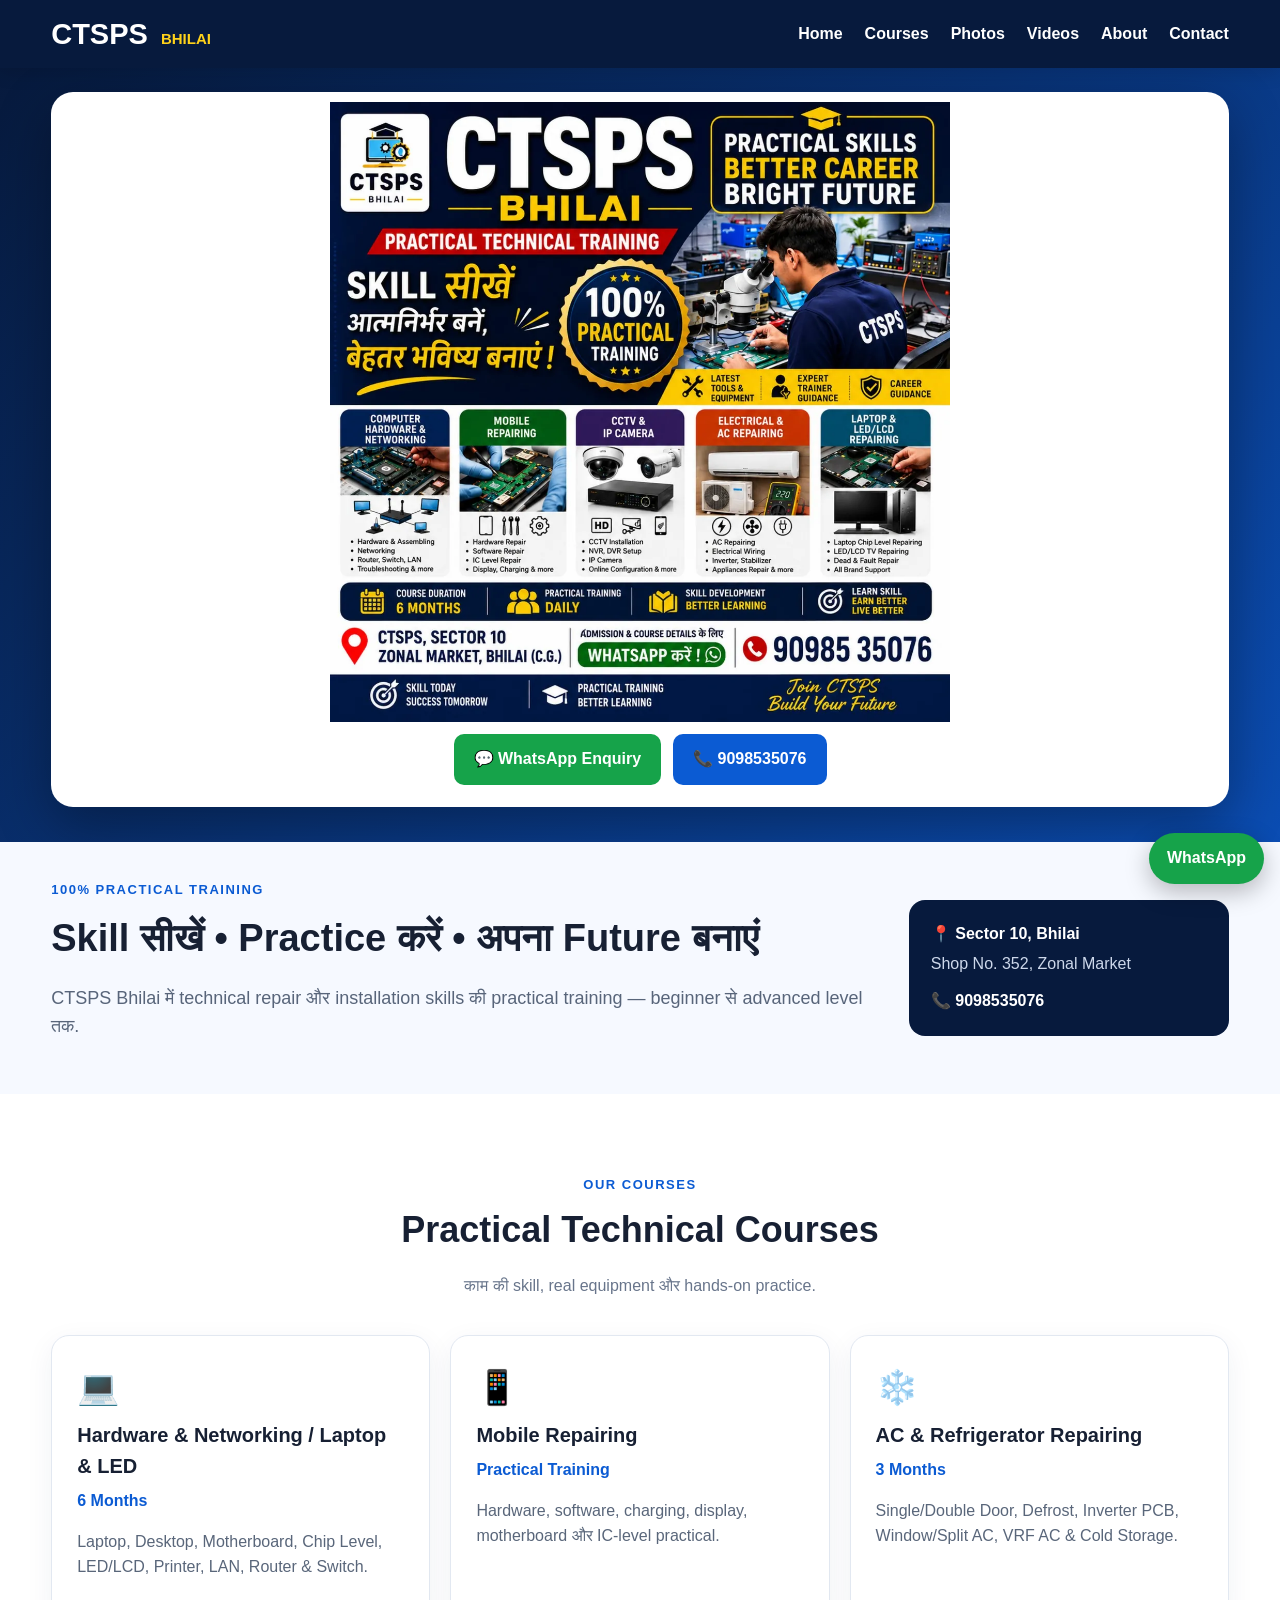
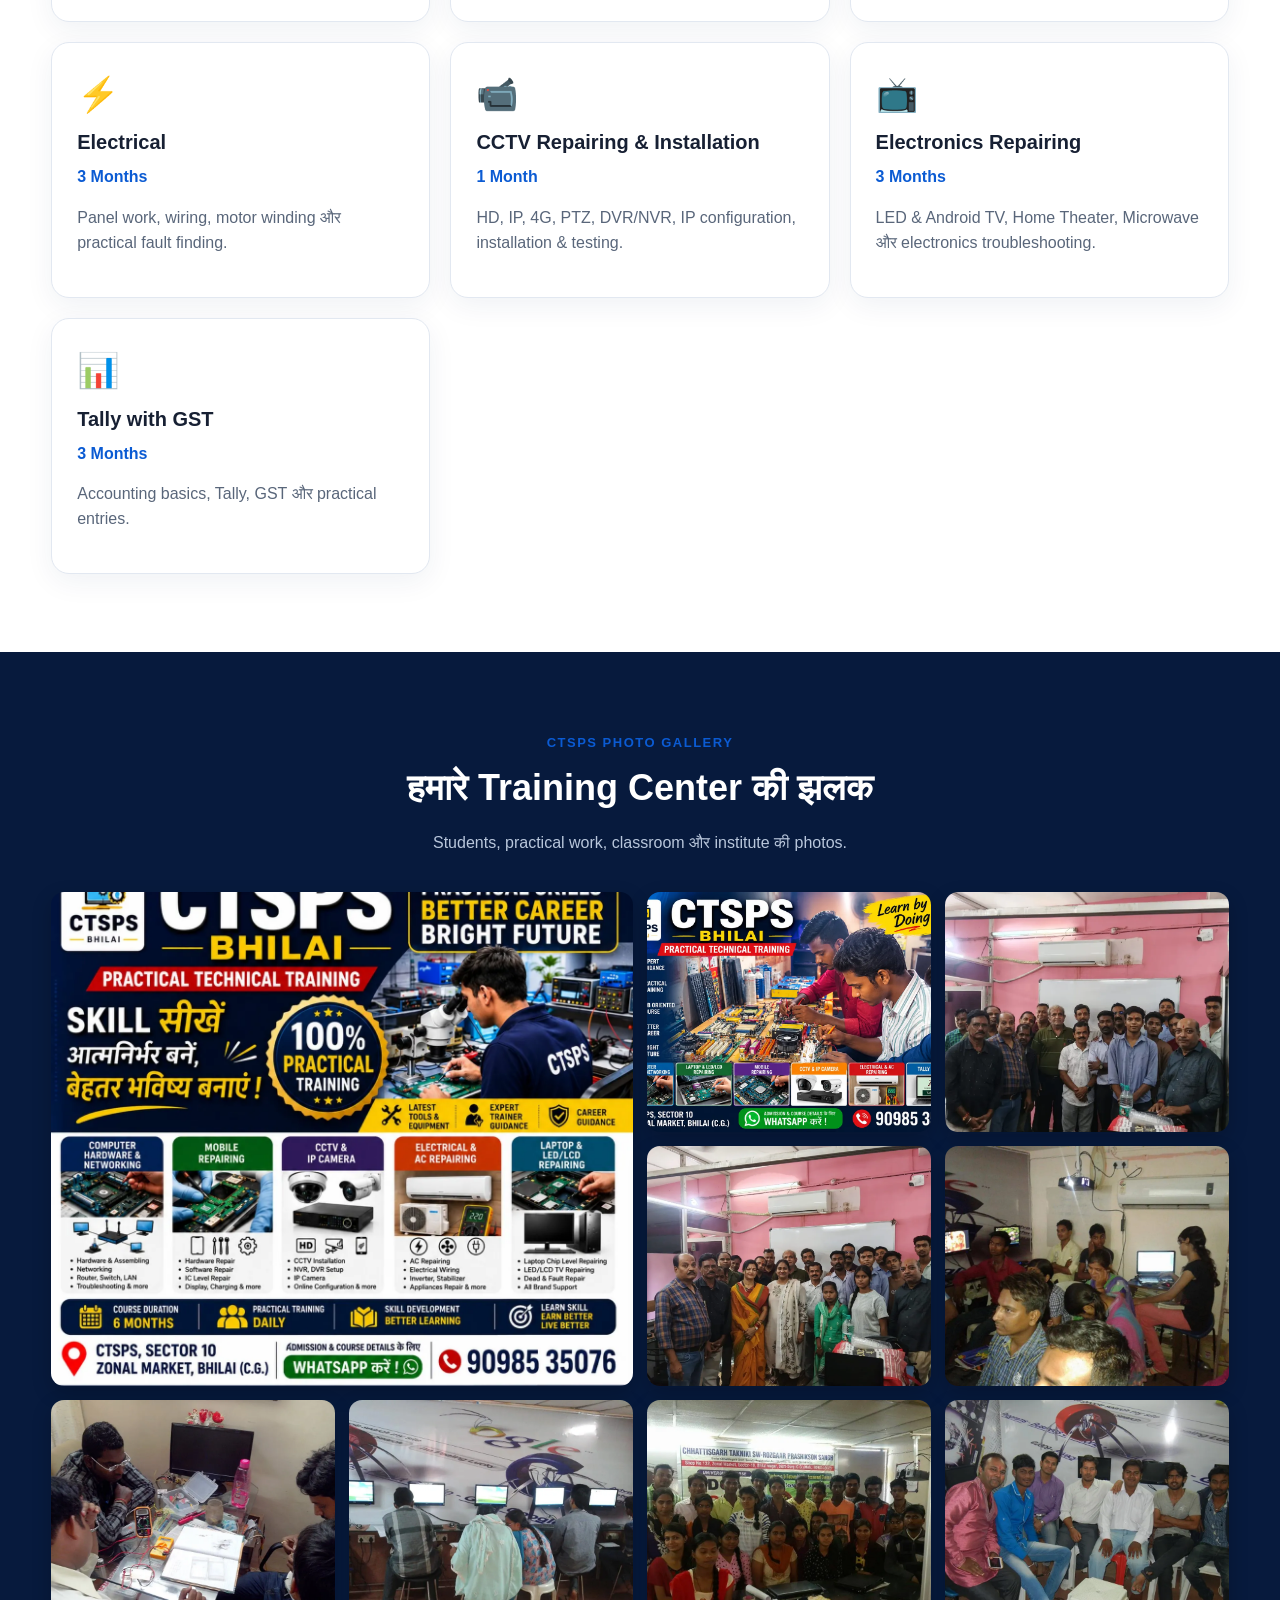
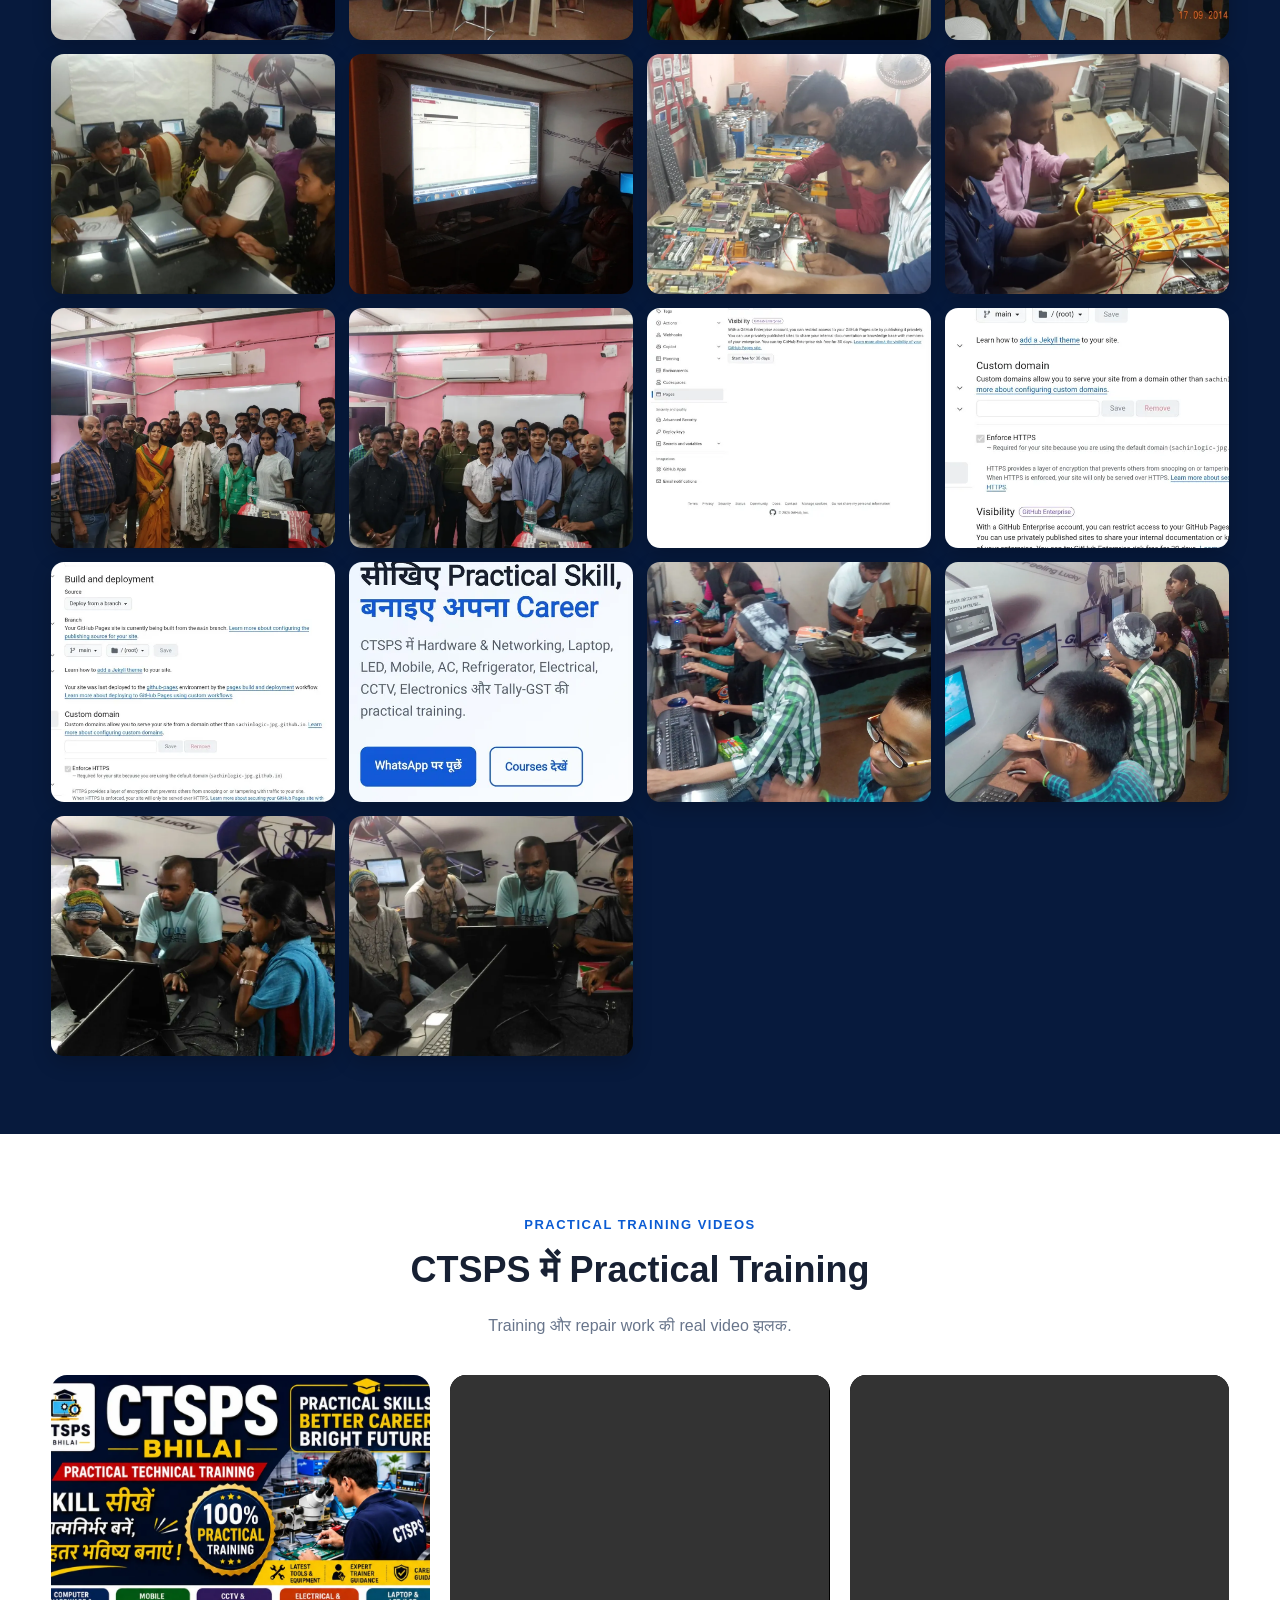
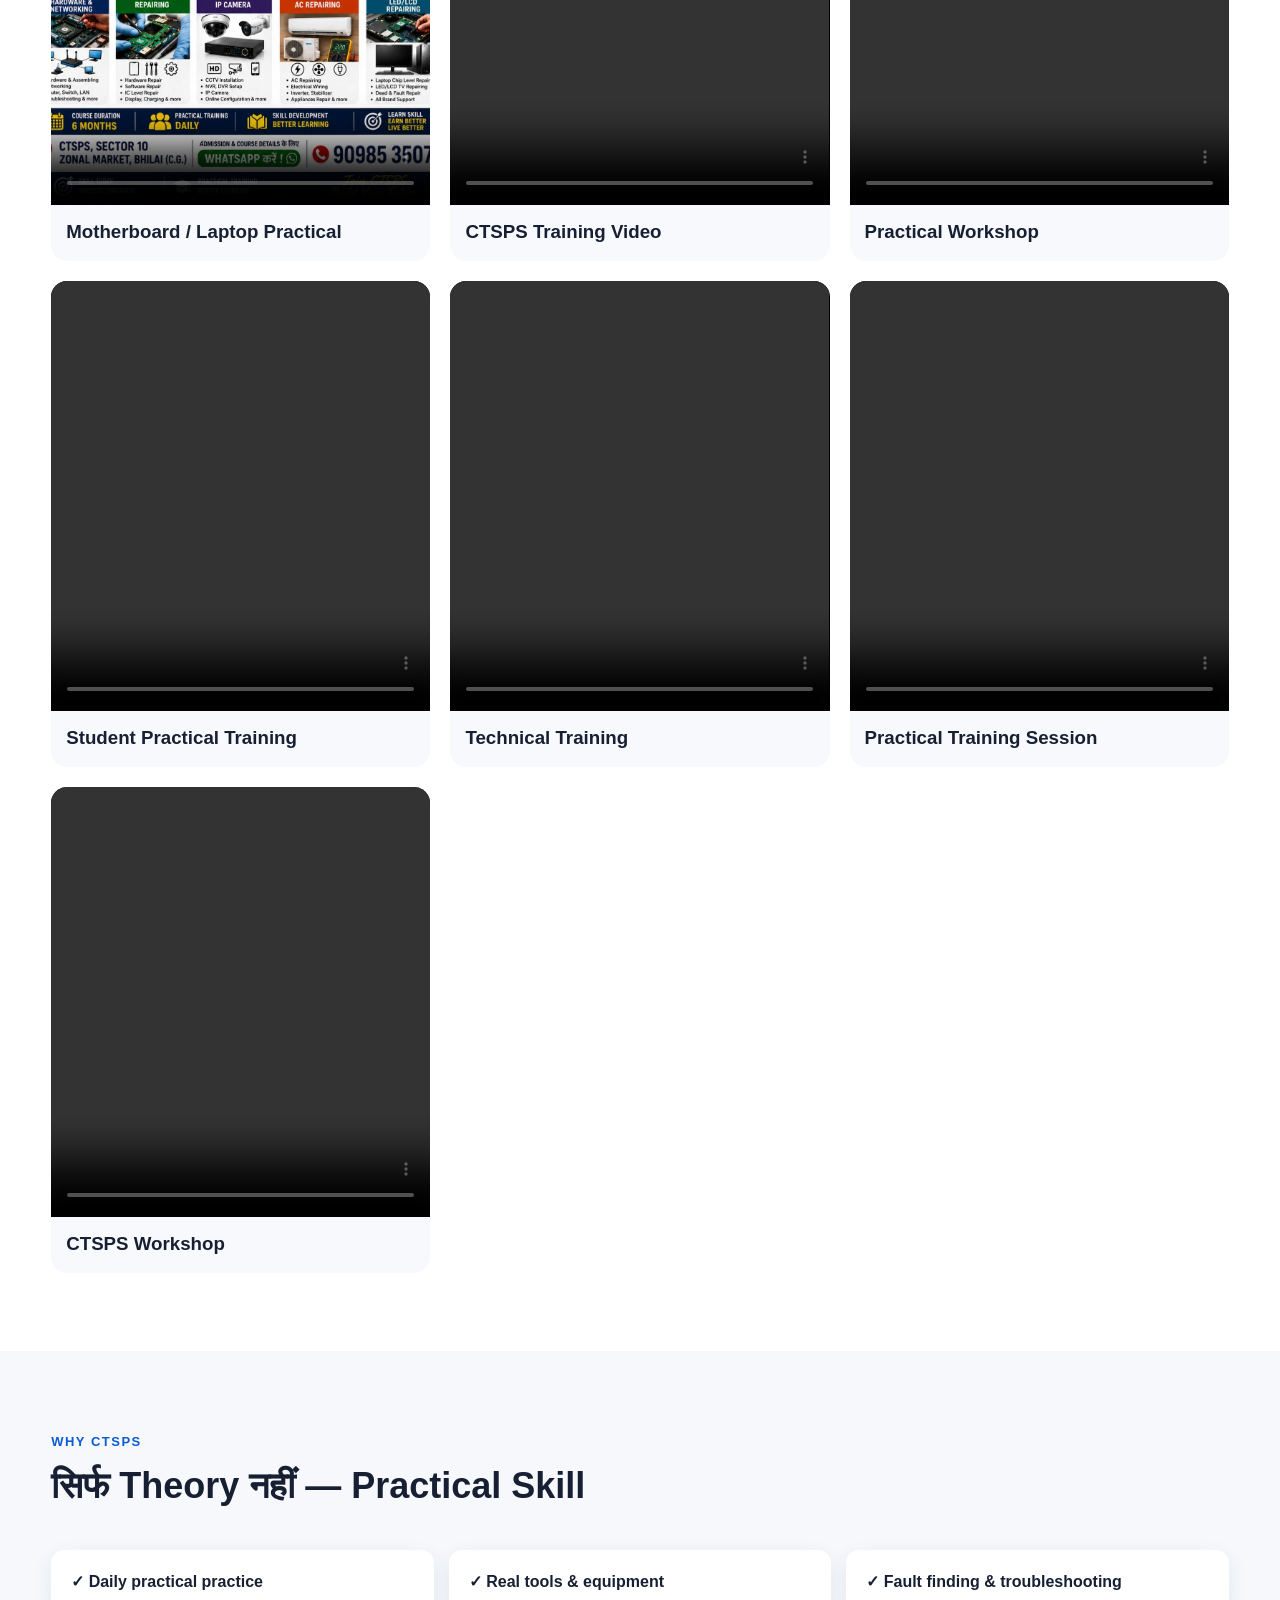
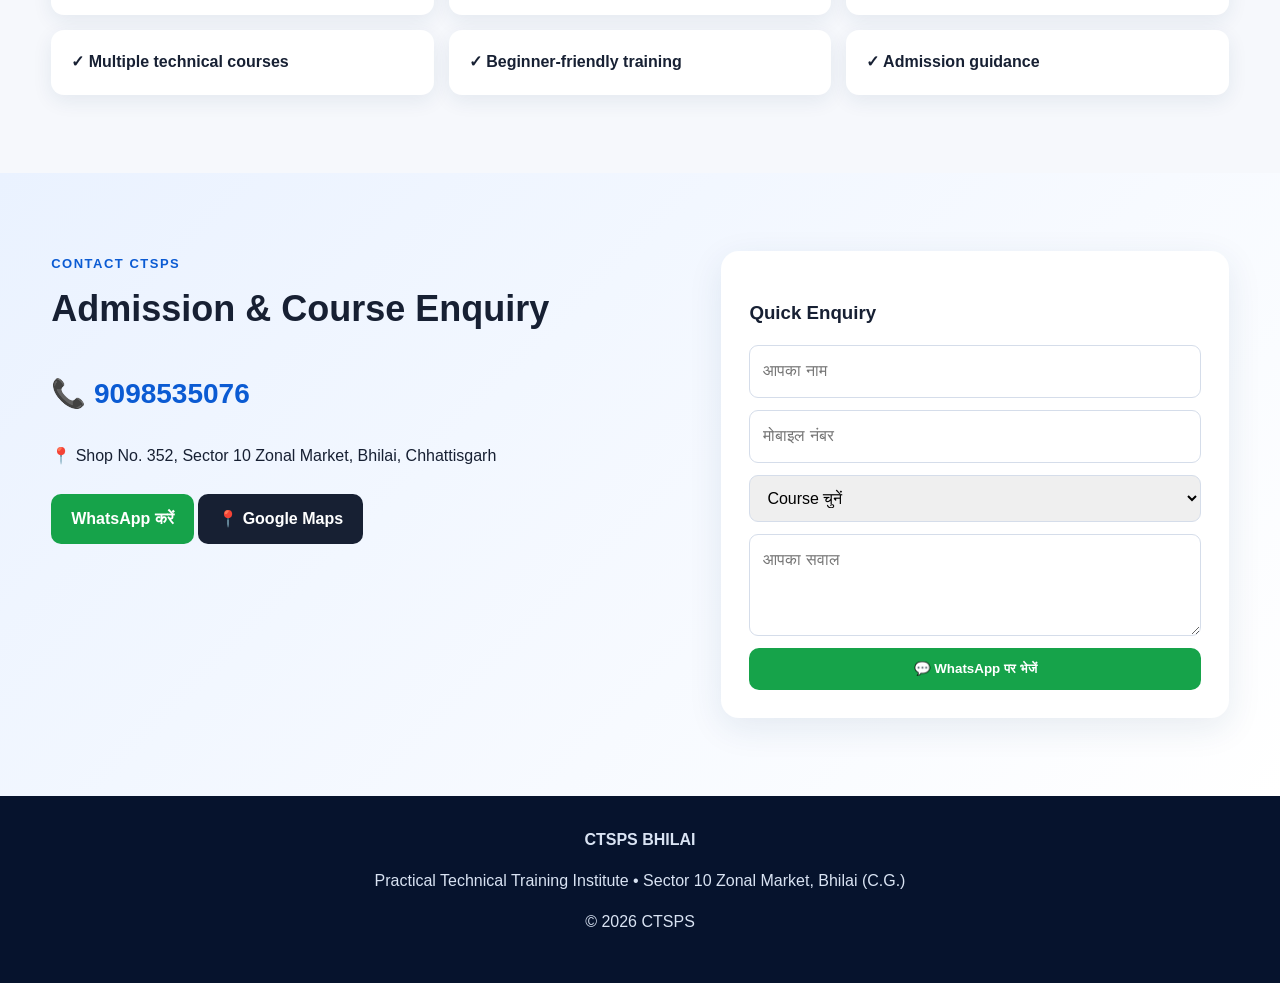
==== commit 3f205f75: "Add files via upload" ====
--- a/index.html
+++ b/index.html
@@ -1,11 +1,36 @@
 <!doctype html>
-<html lang="hi"><head><meta charset="utf-8"><meta name="viewport" content="width=device-width,initial-scale=1"><meta name="description" content="CTSPS Bhilai – Practical Technical Training Institute. Hardware & Networking, Mobile, CCTV, AC & Refrigerator, Electrical, Electronics and Tally with GST."><title>CTSPS Bhilai | Practical Technical Training</title><link rel="stylesheet" href="style.css"></head>
+<html lang="hi">
+<head>
+<meta charset="utf-8">
+<meta name="viewport" content="width=device-width,initial-scale=1">
+<meta name="description" content="CTSPS Bhilai – Practical Technical Training Institute. Hardware & Networking, Mobile, CCTV, AC & Refrigerator, Electrical, Electronics and Tally with GST.">
+<title>CTSPS Bhilai | Practical Technical Training</title>
+<link rel="stylesheet" href="style.css">
+</head>
 <body>
-<header><div class="wrap nav"><a class="brand" href="#home">CTSPS <span>BHILAI</span></a><button class="menu" onclick="document.querySelector('nav').classList.toggle('open')">☰</button><nav><a href="#home">Home</a><a href="#courses">Courses</a><a href="#gallery">Photos</a><a href="#videos">Videos</a><a href="#about">About</a><a href="#contact">Contact</a></nav></div></header>
+<header><div class="wrap nav">
+<a class="brand" href="#home">CTSPS <span>BHILAI</span></a>
+<button class="menu" onclick="document.querySelector('nav').classList.toggle('open')">☰</button>
+<nav><a href="#home">Home</a><a href="#courses">Courses</a><a href="#gallery">Photos</a><a href="#videos">Videos</a><a href="#about">About</a><a href="#contact">Contact</a></nav>
+</div></header>
+
 <main id="home">
-<section class="hero"><div class="wrap"><div class="hero-card"><img src="media/17581.webp" alt="CTSPS Bhilai practical technical training banner"><div class="hero-actions"><a class="btn wa" href="https://wa.me/919098535076?text=Namaste%20CTSPS%2C%20mujhe%20course%20ki%20jankari%20chahiye" target="_blank">💬 WhatsApp Enquiry</a><a class="btn call" href="tel:+919098535076">📞 9098535076</a></div></div></div></section>
-<section class="intro"><div class="wrap"><div><span class="eyebrow">100% PRACTICAL TRAINING</span><h1>Skill सीखें • Practice करें • अपना Future बनाएं</h1><p>CTSPS Bhilai में technical repair और installation skills की practical training — beginner से advanced level तक.</p></div><div class="quick"><b>📍 Sector 10, Bhilai</b><span>Shop No. 352, Zonal Market</span><b>📞 9098535076</b></div></div></section>
-<section id="courses" class="section"><div class="wrap"><div class="title"><span>OUR COURSES</span><h2>Practical Technical Courses</h2><p>काम की skill, real equipment और hands-on practice.</p></div><div class="courses">
+<section class="hero"><div class="wrap"><div class="hero-card">
+<img src="media/17581.webp" alt="CTSPS Bhilai practical technical training banner">
+<div class="hero-actions">
+<a class="btn wa" href="https://wa.me/919098535076?text=Namaste%20CTSPS%2C%20mujhe%20course%20ki%20jankari%20chahiye" target="_blank">💬 WhatsApp Enquiry</a>
+<a class="btn call" href="tel:+919098535076">📞 9098535076</a>
+</div></div></div></section>
+
+<section class="intro"><div class="wrap"><div>
+<span class="eyebrow">100% PRACTICAL TRAINING</span>
+<h1>Skill सीखें • Practice करें • अपना Future बनाएं</h1>
+<p>CTSPS Bhilai में technical repair और installation skills की practical training — beginner से advanced level तक.</p>
+</div><div class="quick"><b>📍 Sector 10, Bhilai</b><span>Shop No. 352, Zonal Market</span><b>📞 9098535076</b></div></div></section>
+
+<section id="courses" class="section"><div class="wrap"><div class="title">
+<span>OUR COURSES</span><h2>Practical Technical Courses</h2><p>काम की skill, real equipment और hands-on practice.</p>
+</div><div class="courses">
 <article><b>💻</b><h3>Hardware & Networking / Laptop & LED</h3><em>6 Months</em><p>Laptop, Desktop, Motherboard, Chip Level, LED/LCD, Printer, LAN, Router & Switch.</p></article>
 <article><b>📱</b><h3>Mobile Repairing</h3><em>Practical Training</em><p>Hardware, software, charging, display, motherboard और IC-level practical.</p></article>
 <article><b>❄️</b><h3>AC & Refrigerator Repairing</h3><em>3 Months</em><p>Single/Double Door, Defrost, Inverter PCB, Window/Split AC, VRF AC & Cold Storage.</p></article>
@@ -14,56 +39,53 @@
 <article><b>📺</b><h3>Electronics Repairing</h3><em>3 Months</em><p>LED & Android TV, Home Theater, Microwave और electronics troubleshooting.</p></article>
 <article><b>📊</b><h3>Tally with GST</h3><em>3 Months</em><p>Accounting basics, Tally, GST और practical entries.</p></article>
 </div></div></section>
-<section id="gallery" class="section dark"><div class="wrap"><div class="title"><span>CTSPS PHOTO GALLERY</span><h2>हमारे Training Center की झलक</h2><p>Students, practical work, classroom और institute की photos.</p></div><div class="gallery">
-<img src="media/17581.webp" alt="CTSPS banner"><img src="media/a_vibrant_polished_promotional_classroom_workshop.webp" alt="CTSPS practical workshop"><img src="media/group1.webp" alt="CTSPS training group"><img src="media/group2.webp" alt="CTSPS students group">
-<img src="media/12670628_1698797020369925_1134053230799614716_n.webp" alt="CTSPS training and practical work" loading="lazy">
-<img src="media/12920238_1698784490371178_3072615104289915562_n.webp" alt="CTSPS training and practical work" loading="lazy">
-<img src="media/12931257_1698783630371264_9177474960289679739_n.webp" alt="CTSPS training and practical work" loading="lazy">
-<img src="media/12938070_1698758680373759_993669891584002411_n.webp" alt="CTSPS training and practical work" loading="lazy">
-<img src="media/12961563_1698784320371195_5392756831580995249_n.webp" alt="CTSPS training and practical work" loading="lazy">
-<img src="media/12963593_1698784630371164_4473622010282877170_n.webp" alt="CTSPS training and practical work" loading="lazy">
-<img src="media/20150608_163755.webp" alt="CTSPS training and practical work" loading="lazy">
-<img src="media/20160518_122638.webp" alt="CTSPS training and practical work" loading="lazy">
-<img src="media/20160518_122715.webp" alt="CTSPS training and practical work" loading="lazy">
-<img src="media/27898.webp" alt="CTSPS training and practical work" loading="lazy">
-<img src="media/27921.webp" alt="CTSPS training and practical work" loading="lazy">
-<img src="media/38798.webp" alt="CTSPS training and practical work" loading="lazy">
-<img src="media/38818.webp" alt="CTSPS training and practical work" loading="lazy">
-<img src="media/38819.webp" alt="CTSPS training and practical work" loading="lazy">
-<img src="media/38820.webp" alt="CTSPS training and practical work" loading="lazy">
-<img src="media/38821.webp" alt="CTSPS training and practical work" loading="lazy">
-<img src="media/38822.webp" alt="CTSPS training and practical work" loading="lazy">
-<img src="media/38823.webp" alt="CTSPS training and practical work" loading="lazy">
-<img src="media/38824.webp" alt="CTSPS training and practical work" loading="lazy">
-<img src="media/38825.webp" alt="CTSPS training and practical work" loading="lazy">
-<img src="media/38826.webp" alt="CTSPS training and practical work" loading="lazy">
-<img src="media/38827.webp" alt="CTSPS training and practical work" loading="lazy">
-<img src="media/38832.webp" alt="CTSPS training and practical work" loading="lazy">
-<img src="media/38833.webp" alt="CTSPS training and practical work" loading="lazy">
-<img src="media/38834.webp" alt="CTSPS training and practical work" loading="lazy">
-<img src="media/38835.webp" alt="CTSPS training and practical work" loading="lazy">
-<img src="media/38836.webp" alt="CTSPS training and practical work" loading="lazy">
-<img src="media/38837.webp" alt="CTSPS training and practical work" loading="lazy">
-<img src="media/38838.webp" alt="CTSPS training and practical work" loading="lazy">
-<img src="media/38850.webp" alt="CTSPS training and practical work" loading="lazy">
-<img src="media/38851.webp" alt="CTSPS training and practical work" loading="lazy">
-<img src="media/38858.webp" alt="CTSPS training and practical work" loading="lazy">
-<img src="media/38859.webp" alt="CTSPS training and practical work" loading="lazy">
-<img src="media/IMG-20160720-WA0012.webp" alt="CTSPS training and practical work" loading="lazy">
-<img src="media/IMG-20160720-WA0013.webp" alt="CTSPS training and practical work" loading="lazy">
-<img src="media/IMG-20170722-WA0020.webp" alt="CTSPS training and practical work" loading="lazy">
-<img src="media/IMG-20170722-WA0026.webp" alt="CTSPS training and practical work" loading="lazy">
-</div></div></section>
-<section id="videos" class="section"><div class="wrap"><div class="title"><span>PRACTICAL TRAINING VIDEOS</span><h2>CTSPS में Practical Training</h2><p>Training और repair work की real video झलक.</p></div><div class="videos">
+
+<section id="gallery" class="section dark"><div class="wrap"><div class="title">
+<span>CTSPS PHOTO GALLERY</span><h2>हमारे Training Center की झलक</h2><p>Students, practical work, classroom और institute की photos.</p>
+</div><div class="gallery"><img src="media/17581.webp" alt="CTSPS training and practical work"><img src="media/a_vibrant_polished_promotional_classroom_workshop.webp" alt="CTSPS training and practical work"><img src="media/group1.webp" alt="CTSPS training and practical work"><img src="media/group2.webp" alt="CTSPS training and practical work"><img src="media/12670628_1698797020369925_1134053230799614716_n.webp" alt="CTSPS training and practical work" loading="lazy"><img src="media/12920238_1698784490371178_3072615104289915562_n.webp" alt="CTSPS training and practical work" loading="lazy"><img src="media/12931257_1698783630371264_9177474960289679739_n.webp" alt="CTSPS training and practical work" loading="lazy"><img src="media/12938070_1698758680373759_993669891584002411_n.webp" alt="CTSPS training and practical work" loading="lazy"><img src="media/12961563_1698784320371195_5392756831580995249_n.webp" alt="CTSPS training and practical work" loading="lazy"><img src="media/12963593_1698784630371164_4473622010282877170_n.webp" alt="CTSPS training and practical work" loading="lazy"><img src="media/20150608_163755.webp" alt="CTSPS training and practical work" loading="lazy"><img src="media/20160518_122638.webp" alt="CTSPS training and practical work" loading="lazy"><img src="media/20160518_122715.webp" alt="CTSPS training and practical work" loading="lazy"><img src="media/27898.webp" alt="CTSPS training and practical work" loading="lazy"><img src="media/27921.webp" alt="CTSPS training and practical work" loading="lazy"><img src="media/38850.webp" alt="CTSPS training and practical work" loading="lazy"><img src="media/38851.webp" alt="CTSPS training and practical work" loading="lazy"><img src="media/38858.webp" alt="CTSPS training and practical work" loading="lazy"><img src="media/38859.webp" alt="CTSPS training and practical work" loading="lazy"><img src="media/IMG-20160720-WA0012.webp" alt="CTSPS training and practical work" loading="lazy"><img src="media/IMG-20160720-WA0013.webp" alt="CTSPS training and practical work" loading="lazy"><img src="media/IMG-20170722-WA0020.webp" alt="CTSPS training and practical work" loading="lazy"><img src="media/IMG-20170722-WA0026.webp" alt="CTSPS training and practical work" loading="lazy"></div></div></section>
+
+<section id="videos" class="section"><div class="wrap"><div class="title">
+<span>PRACTICAL TRAINING VIDEOS</span><h2>CTSPS में Practical Training</h2><p>Training और repair work की real video झलक.</p>
+</div><div class="videos">
 <article><video controls playsinline preload="metadata" poster="media/17581.webp"><source src="videos/39166_soft_music.mp4" type="video/mp4"></video><h3>Motherboard / Laptop Practical</h3></article>
 <article><video controls playsinline preload="metadata"><source src="videos/35817.mp4" type="video/mp4"></video><h3>CTSPS Training Video</h3></article>
 <article><video controls playsinline preload="metadata"><source src="videos/31500.mp4" type="video/mp4"></video><h3>Practical Workshop</h3></article>
 <article><video controls playsinline preload="metadata"><source src="videos/27934.mp4" type="video/mp4"></video><h3>Student Practical Training</h3></article>
-<article><video controls playsinline preload="metadata"><source src="videos/38846.mp4" type="video/mp4"></video><h3>Technical Training</h3></article><article><video controls playsinline preload="metadata"><source src="videos/training-video-1.mp4" type="video/mp4"></video><h3>Practical Training Session</h3></article><article><video controls playsinline preload="metadata"><source src="videos/training-video-2.mp4" type="video/mp4"></video><h3>CTSPS Workshop</h3></article>
+<article><video controls playsinline preload="metadata"><source src="videos/38846.mp4" type="video/mp4"></video><h3>Technical Training</h3></article>
+<article><video controls playsinline preload="metadata"><source src="videos/training-video-1.mp4" type="video/mp4"></video><h3>Practical Training Session</h3></article>
+<article><video controls playsinline preload="metadata"><source src="videos/training-video-2.mp4" type="video/mp4"></video><h3>CTSPS Workshop</h3></article>
 </div></div></section>
-<section id="about" class="section light"><div class="wrap about"><div class="title left"><span>WHY CTSPS</span><h2>सिर्फ Theory नहीं — Practical Skill</h2></div><div class="benefits"><div>✓ Daily practical practice</div><div>✓ Real tools & equipment</div><div>✓ Fault finding & troubleshooting</div><div>✓ Multiple technical courses</div><div>✓ Beginner-friendly training</div><div>✓ Admission guidance</div></div></div></section>
-<section id="contact" class="section contact"><div class="wrap contact-grid"><div><div class="title left"><span>CONTACT CTSPS</span><h2>Admission & Course Enquiry</h2></div><p class="bigcontact">📞 <a href="tel:+919098535076">9098535076</a></p><p>📍 Shop No. 352, Sector 10 Zonal Market, Bhilai, Chhattisgarh</p><div class="actions"><a class="btn wa" target="_blank" href="https://wa.me/919098535076?text=Namaste%20CTSPS%2C%20admission%20ke%20liye%20jankari%20chahiye">WhatsApp करें</a><a class="btn map" target="_blank" href="https://www.google.com/maps/search/?api=1&query=CTSPS%20Shop%20No.%20352%20Sector%2010%20Zonal%20Market%20Bhilai%20Chhattisgarh">📍 Google Maps</a></div></div>
-<div class="formbox"><h3>Quick Enquiry</h3><form onsubmit="sendEnquiry(event)"><input id="name" required placeholder="आपका नाम"><input id="phone" required inputmode="tel" placeholder="मोबाइल नंबर"><select id="course" required><option value="">Course चुनें</option><option>Hardware & Networking</option><option>Mobile Repairing</option><option>AC & Refrigerator Repairing</option><option>Electrical</option><option>CCTV Repairing & Installation</option><option>Electronics Repairing</option><option>Tally with GST</option></select><textarea id="msg" rows="3" placeholder="आपका सवाल"></textarea><button class="btn wa" type="submit">💬 WhatsApp पर भेजें</button></form></div></div></section>
-</main><footer><div class="wrap"><b>CTSPS BHILAI</b><p>Practical Technical Training Institute • Sector 10 Zonal Market, Bhilai (C.G.)</p><p>© <span id="year"></span> CTSPS</p></div></footer><a class="floatwa" href="https://wa.me/919098535076?text=Namaste%20CTSPS%2C%20mujhe%20course%20ki%20jankari%20chahiye" target="_blank">WhatsApp</a>
-<script>function sendEnquiry(e){e.preventDefault();let n=document.getElementById('name').value,p=document.getElementById('phone').value,c=document.getElementById('course').value,m=document.getElementById('msg').value;let t='Namaste CTSPS, Admission Enquiry%0AName: '+encodeURIComponent(n)+'%0AMobile: '+encodeURIComponent(p)+'%0ACourse: '+encodeURIComponent(c)+'%0AMessage: '+encodeURIComponent(m);window.open('https://wa.me/919098535076?text='+t,'_blank')}document.getElementById('year').textContent=new Date().getFullYear();</script>
-</body></html>
+
+<section id="about" class="section light"><div class="wrap about"><div class="title left">
+<span>WHY CTSPS</span><h2>सिर्फ Theory नहीं — Practical Skill</h2>
+</div><div class="benefits">
+<div>✓ Daily practical practice</div><div>✓ Real tools & equipment</div><div>✓ Fault finding & troubleshooting</div><div>✓ Multiple technical courses</div><div>✓ Beginner-friendly training</div><div>✓ Admission guidance</div>
+</div></div></section>
+
+<section id="contact" class="section contact"><div class="wrap contact-grid"><div>
+<div class="title left"><span>CONTACT CTSPS</span><h2>Admission & Course Enquiry</h2></div>
+<p class="bigcontact">📞 <a href="tel:+919098535076">9098535076</a></p>
+<p>📍 Shop No. 352, Sector 10 Zonal Market, Bhilai, Chhattisgarh</p>
+<div class="actions"><a class="btn wa" target="_blank" href="https://wa.me/919098535076?text=Namaste%20CTSPS%2C%20admission%20ke%20liye%20jankari%20chahiye">WhatsApp करें</a>
+<a class="btn map" target="_blank" href="https://www.google.com/maps/search/?api=1&query=CTSPS%20Shop%20No.%20352%20Sector%2010%20Zonal%20Market%20Bhilai%20Chhattisgarh">📍 Google Maps</a></div>
+</div>
+<div class="formbox"><h3>Quick Enquiry</h3><form onsubmit="sendEnquiry(event)">
+<input id="name" required placeholder="आपका नाम"><input id="phone" required inputmode="tel" placeholder="मोबाइल नंबर">
+<select id="course" required><option value="">Course चुनें</option><option>Hardware & Networking</option><option>Mobile Repairing</option><option>AC & Refrigerator Repairing</option><option>Electrical</option><option>CCTV Repairing & Installation</option><option>Electronics Repairing</option><option>Tally with GST</option></select>
+<textarea id="msg" rows="3" placeholder="आपका सवाल"></textarea><button class="btn wa" type="submit">💬 WhatsApp पर भेजें</button>
+</form></div></div></section>
+</main>
+
+<footer><div class="wrap"><b>CTSPS BHILAI</b><p>Practical Technical Training Institute • Sector 10 Zonal Market, Bhilai (C.G.)</p><p>© <span id="year"></span> CTSPS</p></div></footer>
+<a class="floatwa" href="https://wa.me/919098535076?text=Namaste%20CTSPS%2C%20mujhe%20course%20ki%20jankari%20chahiye" target="_blank">WhatsApp</a>
+
+<script>
+function sendEnquiry(e){
+e.preventDefault();
+let n=document.getElementById('name').value,p=document.getElementById('phone').value,c=document.getElementById('course').value,m=document.getElementById('msg').value;
+let t='Namaste CTSPS, Admission Enquiry%0AName: '+encodeURIComponent(n)+'%0AMobile: '+encodeURIComponent(p)+'%0ACourse: '+encodeURIComponent(c)+'%0AMessage: '+encodeURIComponent(m);
+window.open('https://wa.me/919098535076?text='+t,'_blank')
+}
+document.getElementById('year').textContent=new Date().getFullYear();
+</script>
+</body></html>
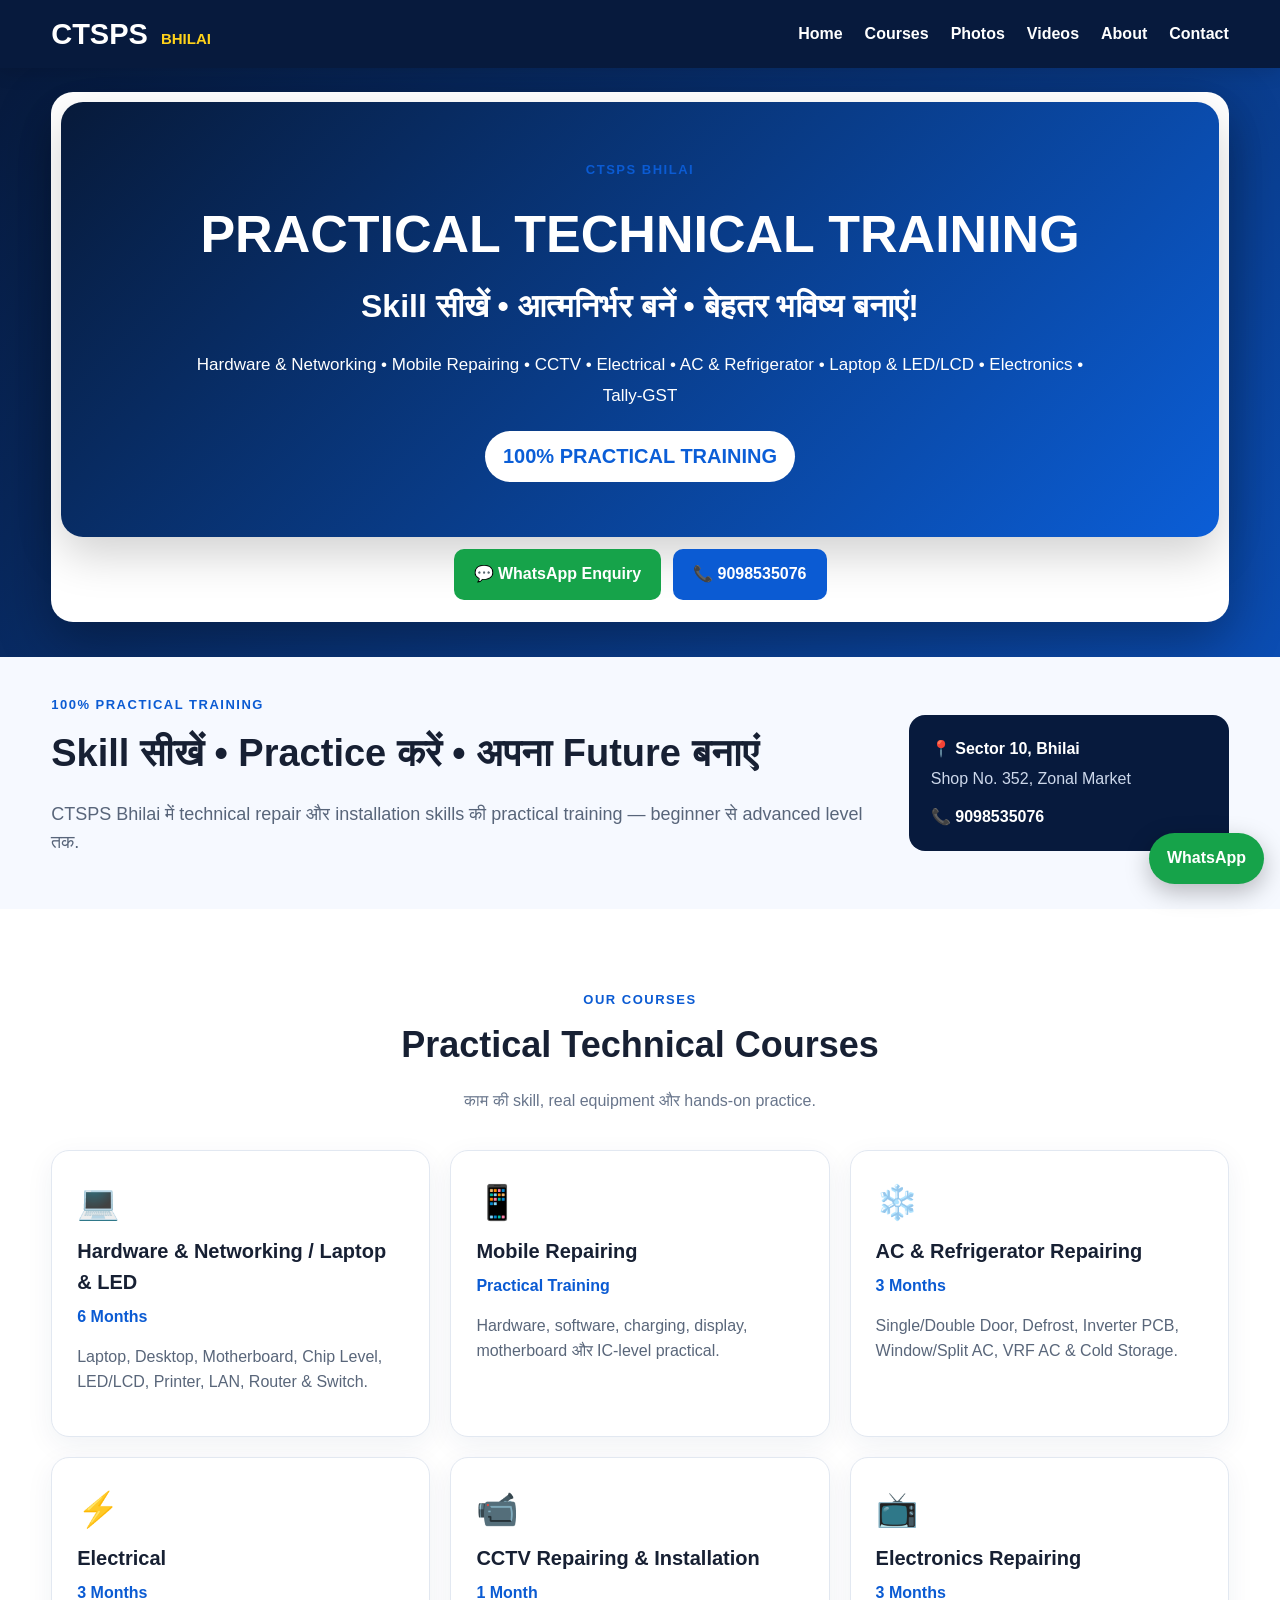
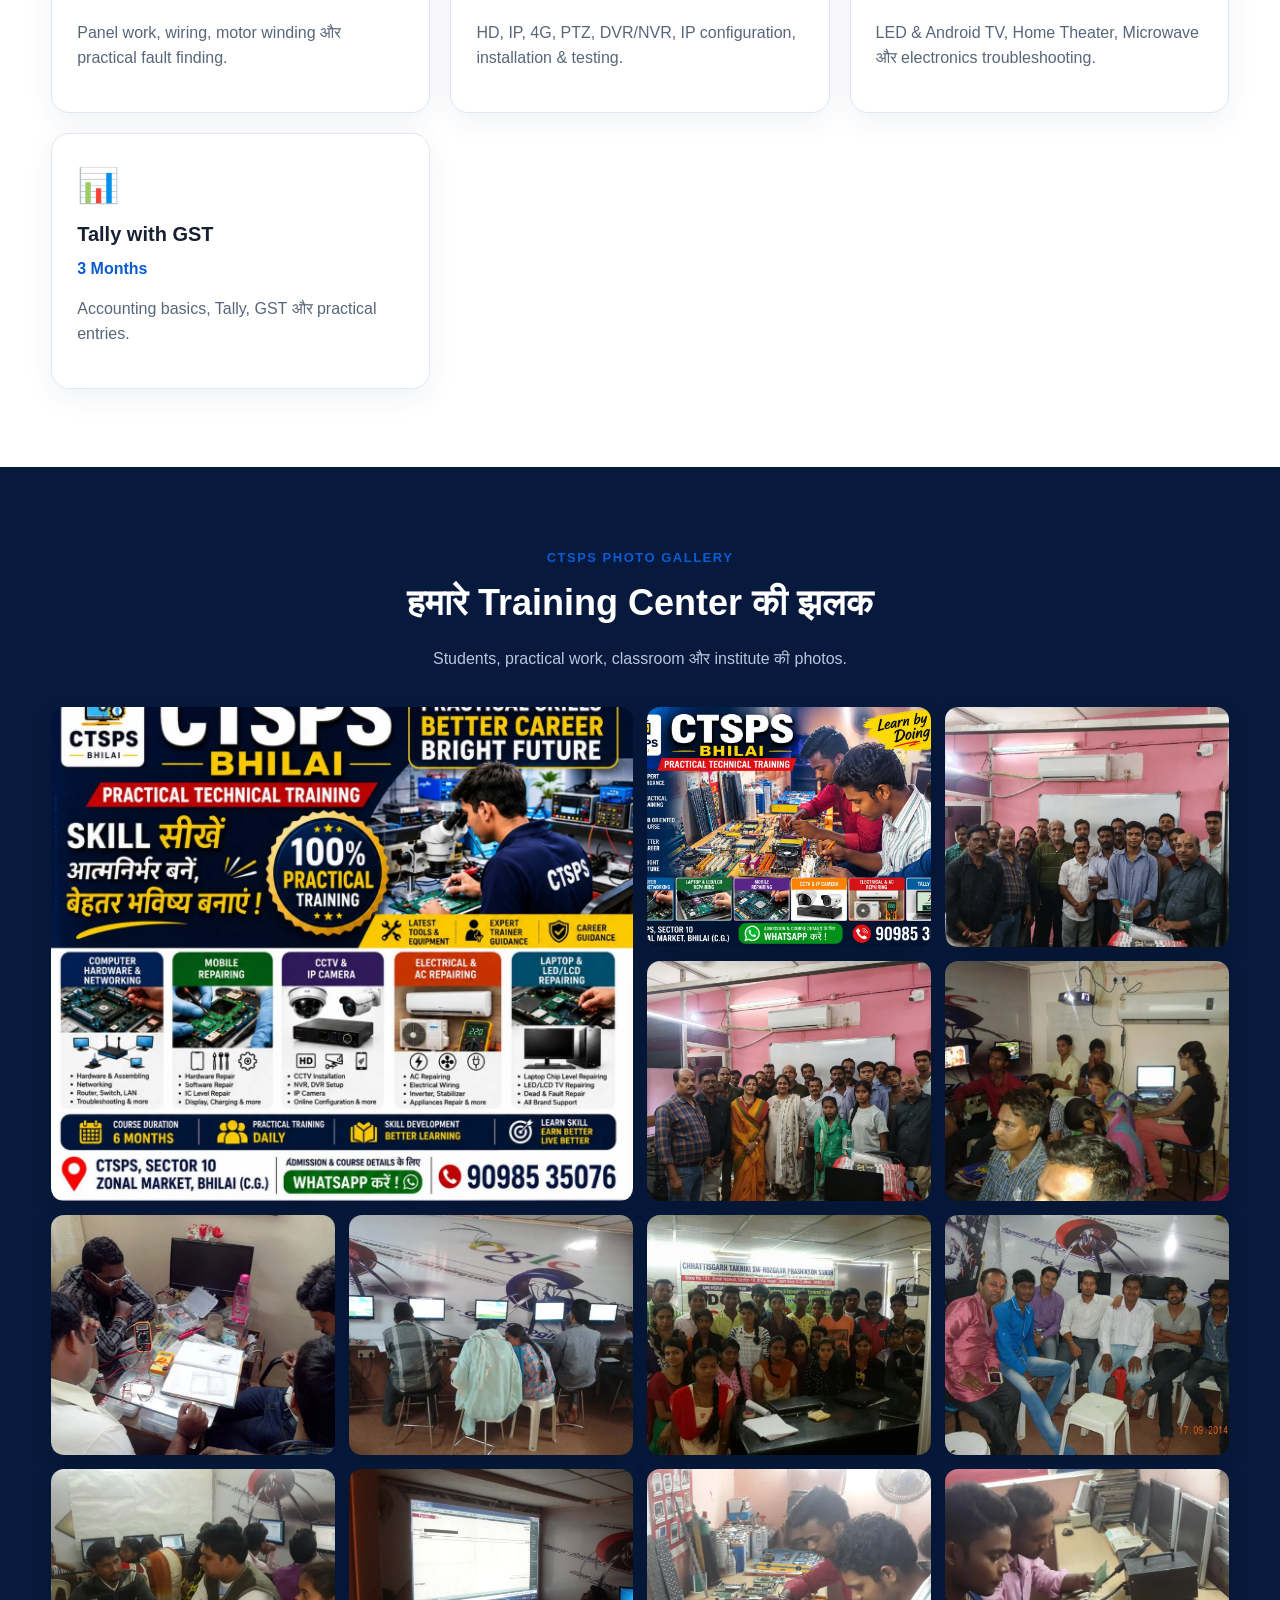
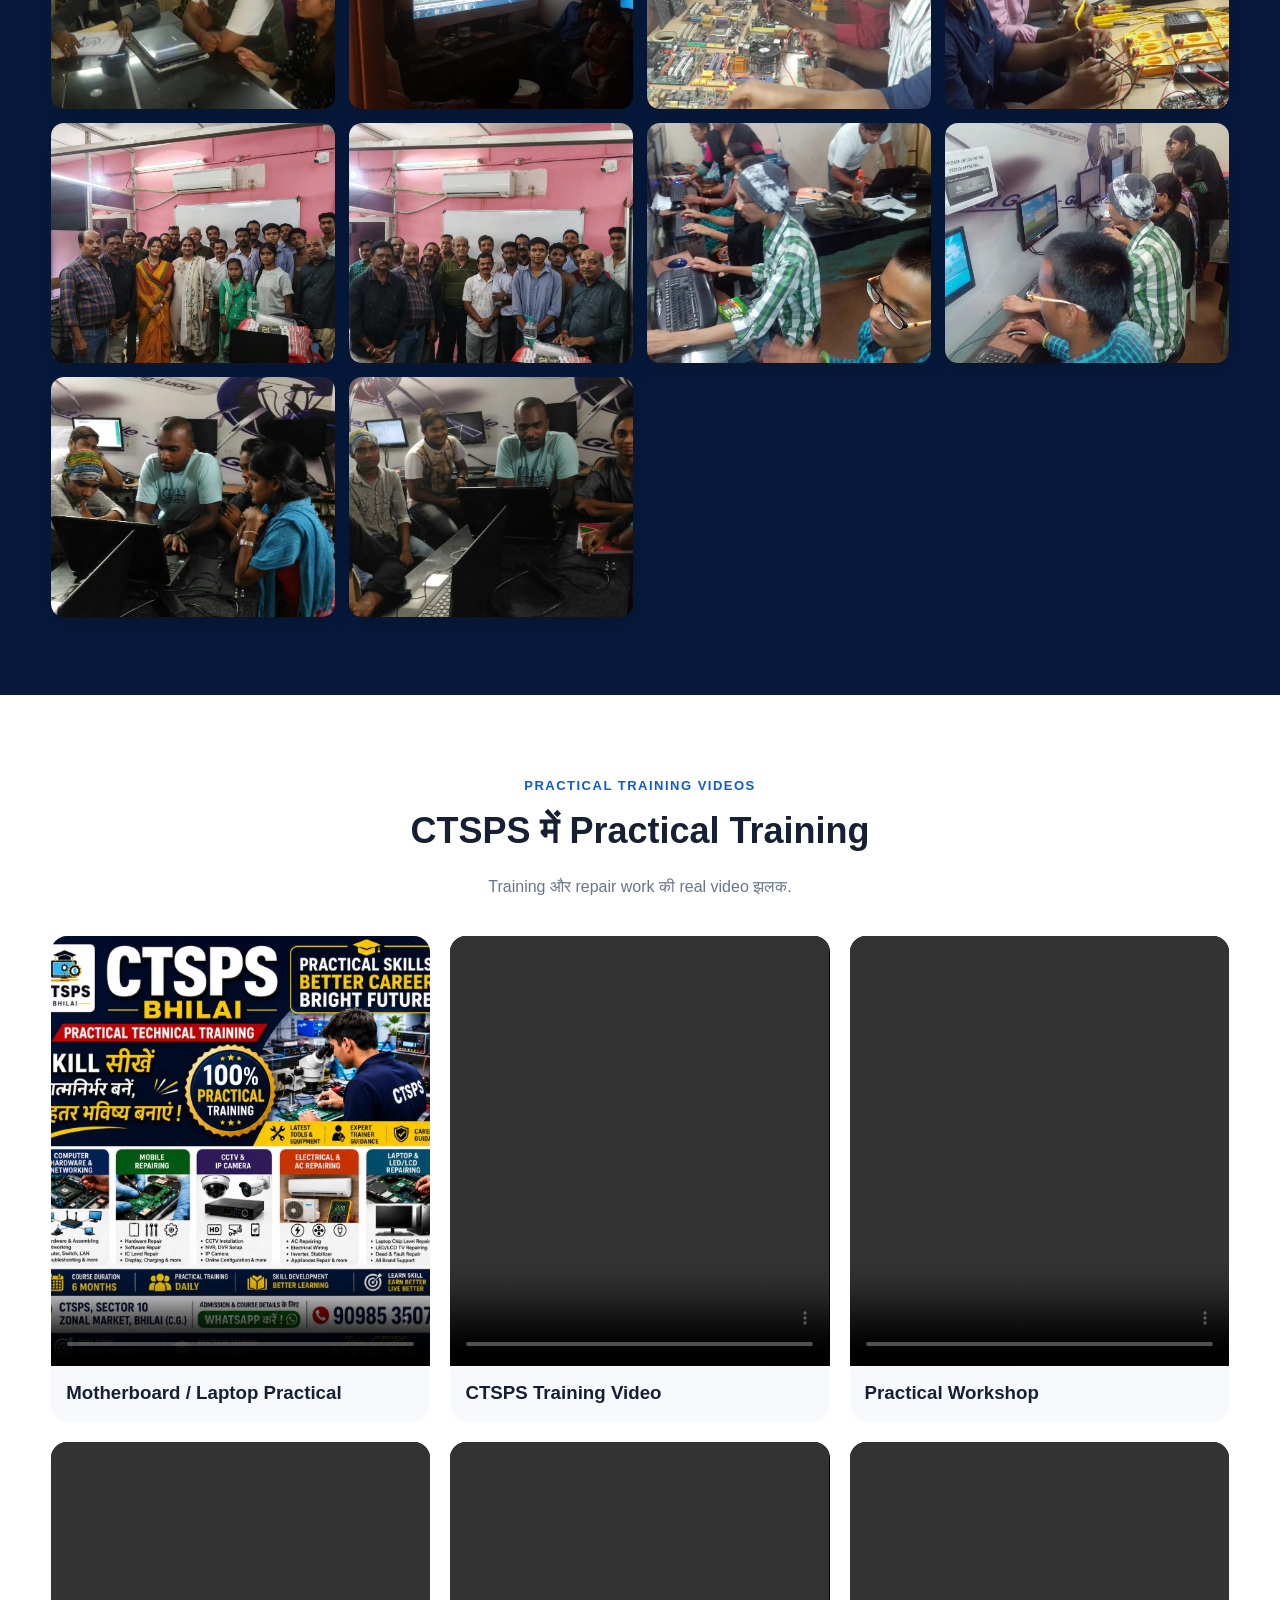
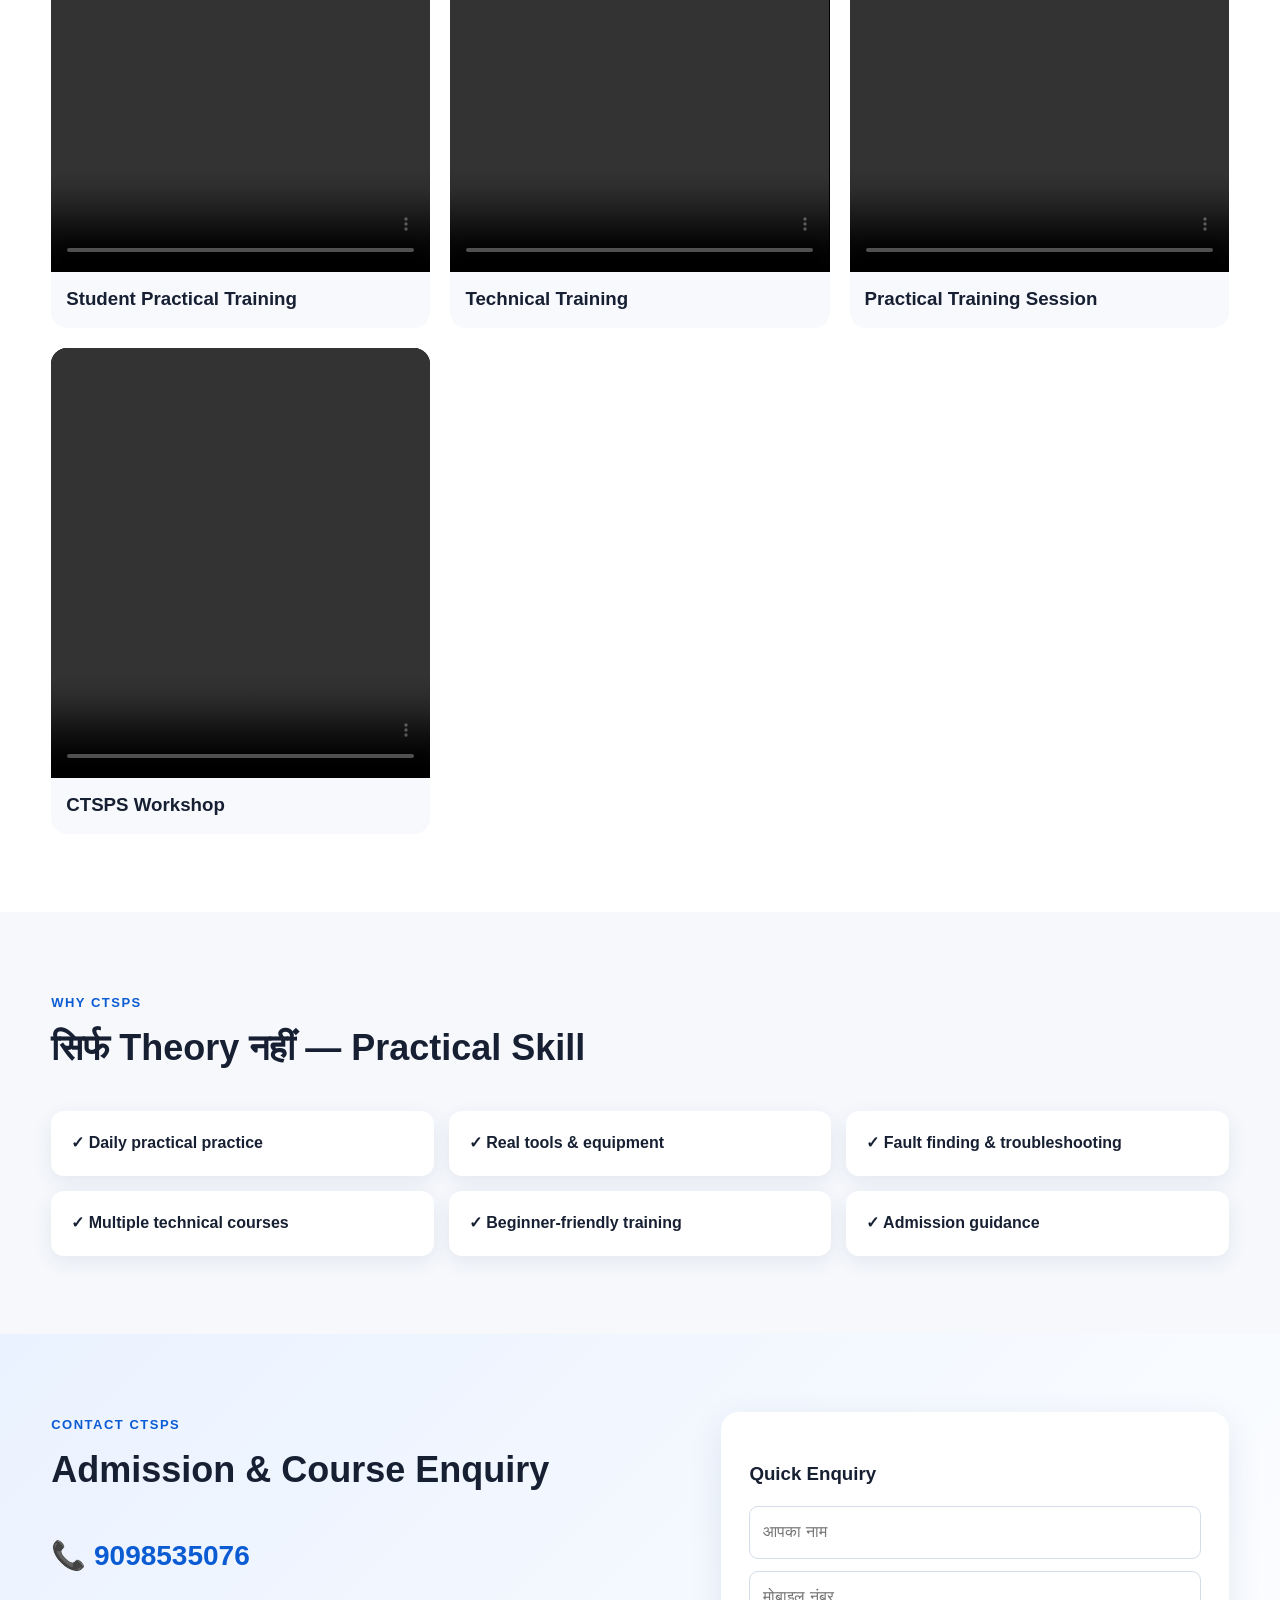
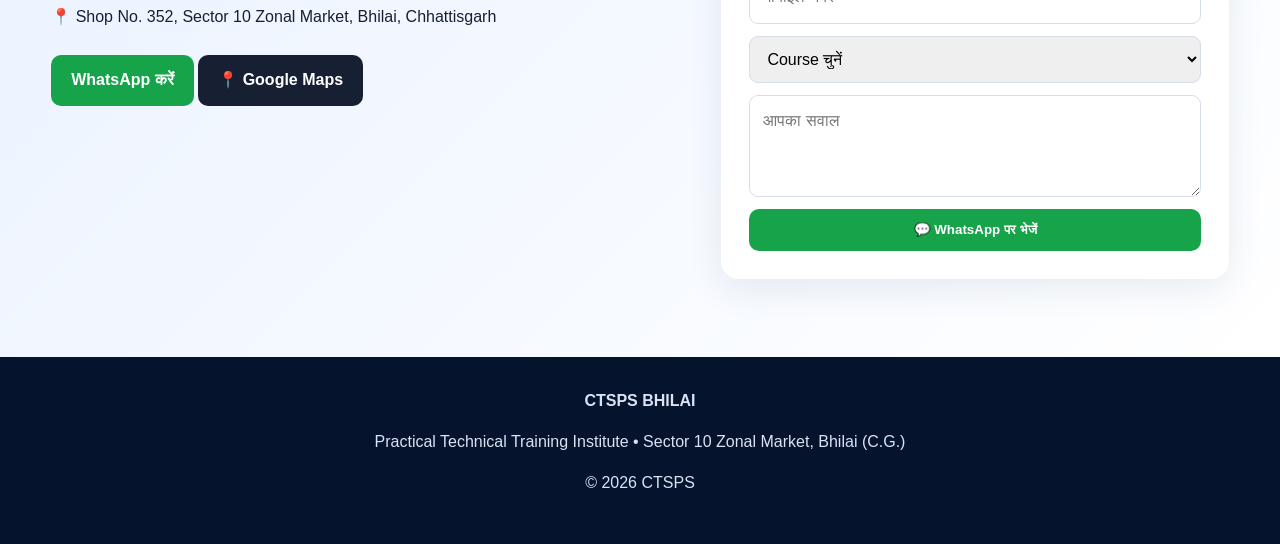
==== commit 771265b8: "Update index.html" ====
--- a/index.html
+++ b/index.html
@@ -6,6 +6,13 @@
 <meta name="description" content="CTSPS Bhilai – Practical Technical Training Institute. Hardware & Networking, Mobile, CCTV, AC & Refrigerator, Electrical, Electronics and Tally with GST.">
 <title>CTSPS Bhilai | Practical Technical Training</title>
 <link rel="stylesheet" href="style.css">
+<style>
+.clean-hero{padding:55px 28px;text-align:center;border-radius:22px;background:linear-gradient(135deg,#071a3a,#0b5ed7);color:#fff;box-shadow:0 18px 45px rgba(0,0,0,.18)}
+.clean-hero h1{font-size:clamp(28px,5vw,52px);margin:12px 0 8px}
+.clean-hero h2{font-size:clamp(20px,3vw,32px);margin:8px 0 18px}
+.clean-hero p{max-width:900px;margin:0 auto 20px;line-height:1.8;font-size:17px}
+.clean-hero strong{display:inline-block;font-size:20px;padding:10px 18px;border-radius:30px;background:#fff;color:#0b5ed7}
+</style>
 </head>
 <body>
 <header><div class="wrap nav">
@@ -16,7 +23,13 @@
 
 <main id="home">
 <section class="hero"><div class="wrap"><div class="hero-card">
-<img src="media/17581.webp" alt="CTSPS Bhilai practical technical training banner">
+<div class="clean-hero">
+  <span class="eyebrow">CTSPS BHILAI</span>
+  <h1>PRACTICAL TECHNICAL TRAINING</h1>
+  <h2>Skill सीखें • आत्मनिर्भर बनें • बेहतर भविष्य बनाएं!</h2>
+  <p>Hardware & Networking • Mobile Repairing • CCTV • Electrical • AC & Refrigerator • Laptop & LED/LCD • Electronics • Tally-GST</p>
+  <strong>100% PRACTICAL TRAINING</strong>
+</div>
 <div class="hero-actions">
 <a class="btn wa" href="https://wa.me/919098535076?text=Namaste%20CTSPS%2C%20mujhe%20course%20ki%20jankari%20chahiye" target="_blank">💬 WhatsApp Enquiry</a>
 <a class="btn call" href="tel:+919098535076">📞 9098535076</a>
@@ -42,7 +55,27 @@
 
 <section id="gallery" class="section dark"><div class="wrap"><div class="title">
 <span>CTSPS PHOTO GALLERY</span><h2>हमारे Training Center की झलक</h2><p>Students, practical work, classroom और institute की photos.</p>
-</div><div class="gallery"><img src="media/17581.webp" alt="CTSPS training and practical work"><img src="media/a_vibrant_polished_promotional_classroom_workshop.webp" alt="CTSPS training and practical work"><img src="media/group1.webp" alt="CTSPS training and practical work"><img src="media/group2.webp" alt="CTSPS training and practical work"><img src="media/12670628_1698797020369925_1134053230799614716_n.webp" alt="CTSPS training and practical work" loading="lazy"><img src="media/12920238_1698784490371178_3072615104289915562_n.webp" alt="CTSPS training and practical work" loading="lazy"><img src="media/12931257_1698783630371264_9177474960289679739_n.webp" alt="CTSPS training and practical work" loading="lazy"><img src="media/12938070_1698758680373759_993669891584002411_n.webp" alt="CTSPS training and practical work" loading="lazy"><img src="media/12961563_1698784320371195_5392756831580995249_n.webp" alt="CTSPS training and practical work" loading="lazy"><img src="media/12963593_1698784630371164_4473622010282877170_n.webp" alt="CTSPS training and practical work" loading="lazy"><img src="media/20150608_163755.webp" alt="CTSPS training and practical work" loading="lazy"><img src="media/20160518_122638.webp" alt="CTSPS training and practical work" loading="lazy"><img src="media/20160518_122715.webp" alt="CTSPS training and practical work" loading="lazy"><img src="media/27898.webp" alt="CTSPS training and practical work" loading="lazy"><img src="media/27921.webp" alt="CTSPS training and practical work" loading="lazy"><img src="media/38850.webp" alt="CTSPS training and practical work" loading="lazy"><img src="media/38851.webp" alt="CTSPS training and practical work" loading="lazy"><img src="media/38858.webp" alt="CTSPS training and practical work" loading="lazy"><img src="media/38859.webp" alt="CTSPS training and practical work" loading="lazy"><img src="media/IMG-20160720-WA0012.webp" alt="CTSPS training and practical work" loading="lazy"><img src="media/IMG-20160720-WA0013.webp" alt="CTSPS training and practical work" loading="lazy"><img src="media/IMG-20170722-WA0020.webp" alt="CTSPS training and practical work" loading="lazy"><img src="media/IMG-20170722-WA0026.webp" alt="CTSPS training and practical work" loading="lazy"></div></div></section>
+</div><div class="gallery">
+<img src="media/17581.webp" alt="CTSPS training and practical work">
+<img src="media/a_vibrant_polished_promotional_classroom_workshop.webp" alt="CTSPS training and practical work">
+<img src="media/group1.webp" alt="CTSPS training and practical work">
+<img src="media/group2.webp" alt="CTSPS training and practical work">
+<img src="media/12670628_1698797020369925_1134053230799614716_n.webp" alt="CTSPS training and practical work" loading="lazy">
+<img src="media/12920238_1698784490371178_3072615104289915562_n.webp" alt="CTSPS training and practical work" loading="lazy">
+<img src="media/12931257_1698783630371264_9177474960289679739_n.webp" alt="CTSPS training and practical work" loading="lazy">
+<img src="media/12938070_1698758680373759_993669891584002411_n.webp" alt="CTSPS training and practical work" loading="lazy">
+<img src="media/12961563_1698784320371195_5392756831580995249_n.webp" alt="CTSPS training and practical work" loading="lazy">
+<img src="media/12963593_1698784630371164_4473622010282877170_n.webp" alt="CTSPS training and practical work" loading="lazy">
+<img src="media/20150608_163755.webp" alt="CTSPS training and practical work" loading="lazy">
+<img src="media/20160518_122638.webp" alt="CTSPS training and practical work" loading="lazy">
+<img src="media/20160518_122715.webp" alt="CTSPS training and practical work" loading="lazy">
+<img src="media/27898.webp" alt="CTSPS training and practical work" loading="lazy">
+<img src="media/27921.webp" alt="CTSPS training and practical work" loading="lazy">
+<img src="media/IMG-20160720-WA0012.webp" alt="CTSPS training and practical work" loading="lazy">
+<img src="media/IMG-20160720-WA0013.webp" alt="CTSPS training and practical work" loading="lazy">
+<img src="media/IMG-20170722-WA0020.webp" alt="CTSPS training and practical work" loading="lazy">
+<img src="media/IMG-20170722-WA0026.webp" alt="CTSPS training and practical work" loading="lazy">
+</div></div></section>
 
 <section id="videos" class="section"><div class="wrap"><div class="title">
 <span>PRACTICAL TRAINING VIDEOS</span><h2>CTSPS में Practical Training</h2><p>Training और repair work की real video झलक.</p>
@@ -88,4 +121,4 @@
 }
 document.getElementById('year').textContent=new Date().getFullYear();
 </script>
-</body></html>+</body></html>
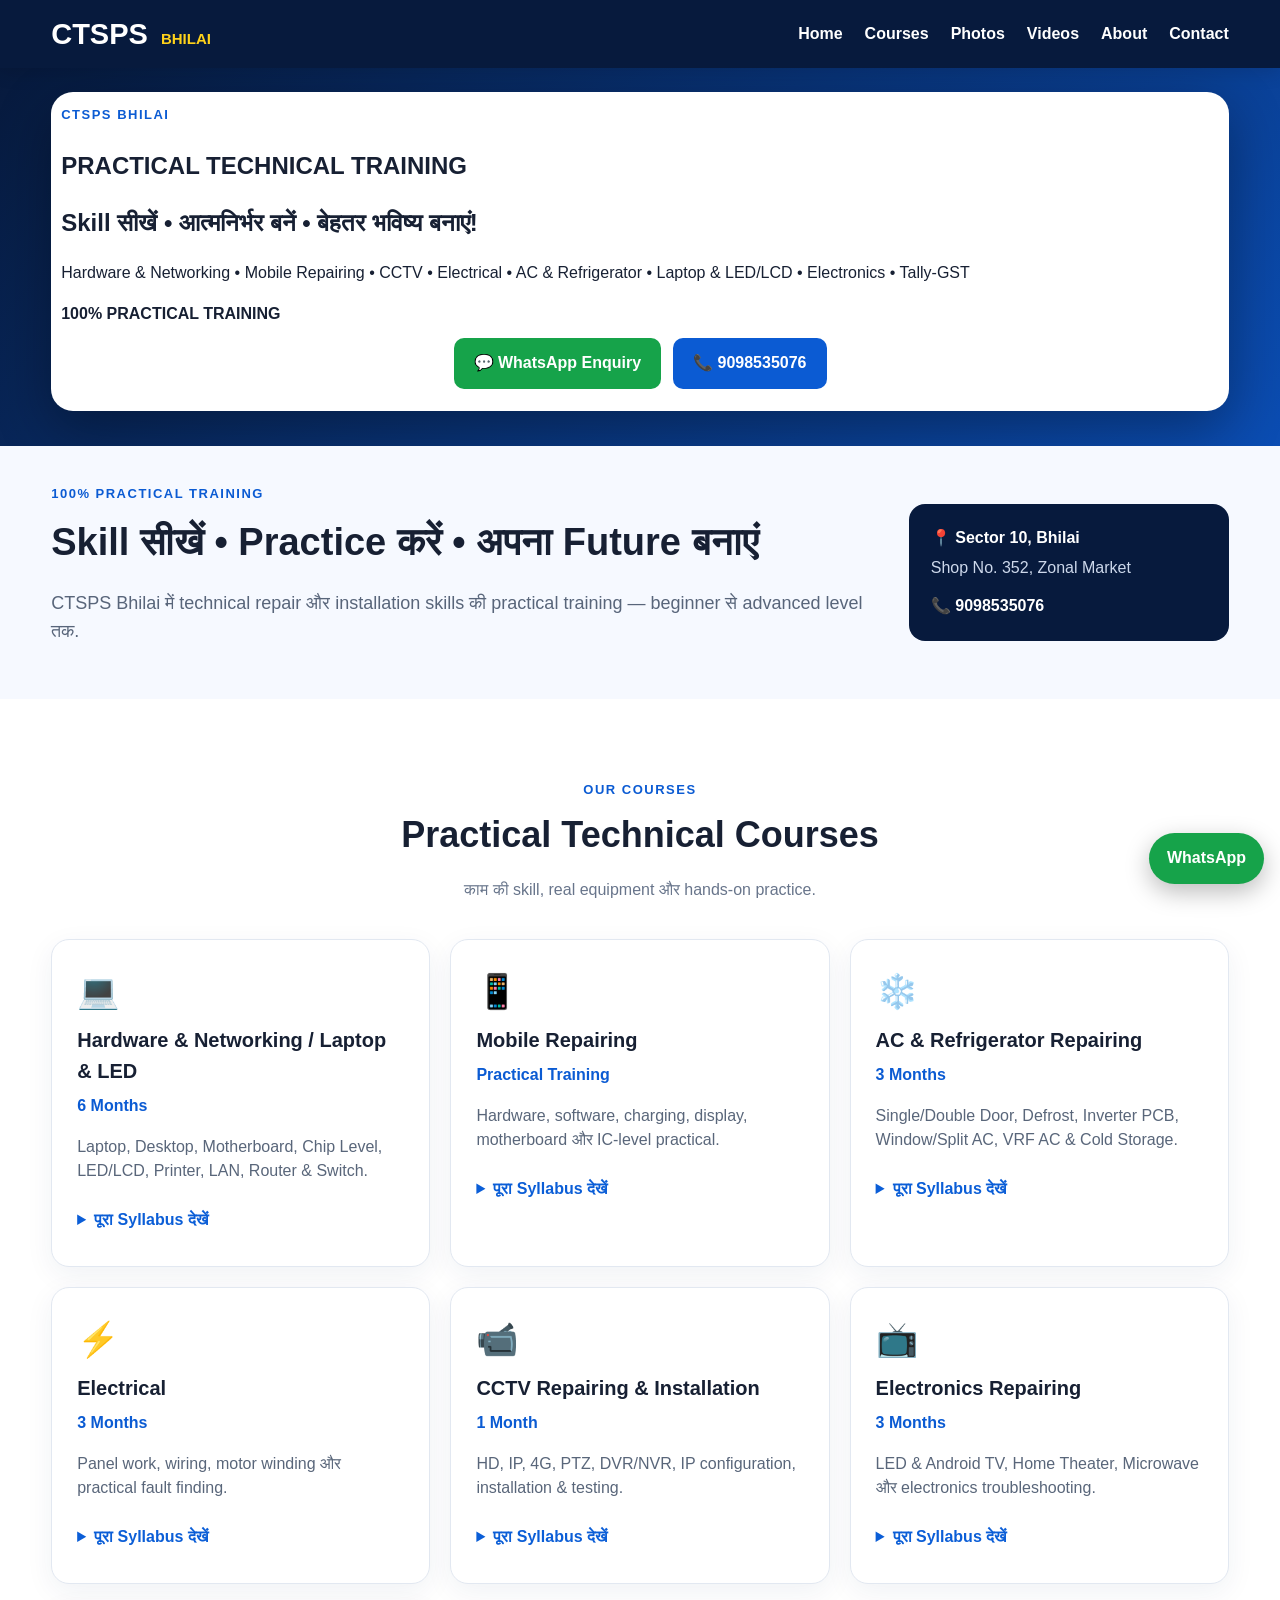
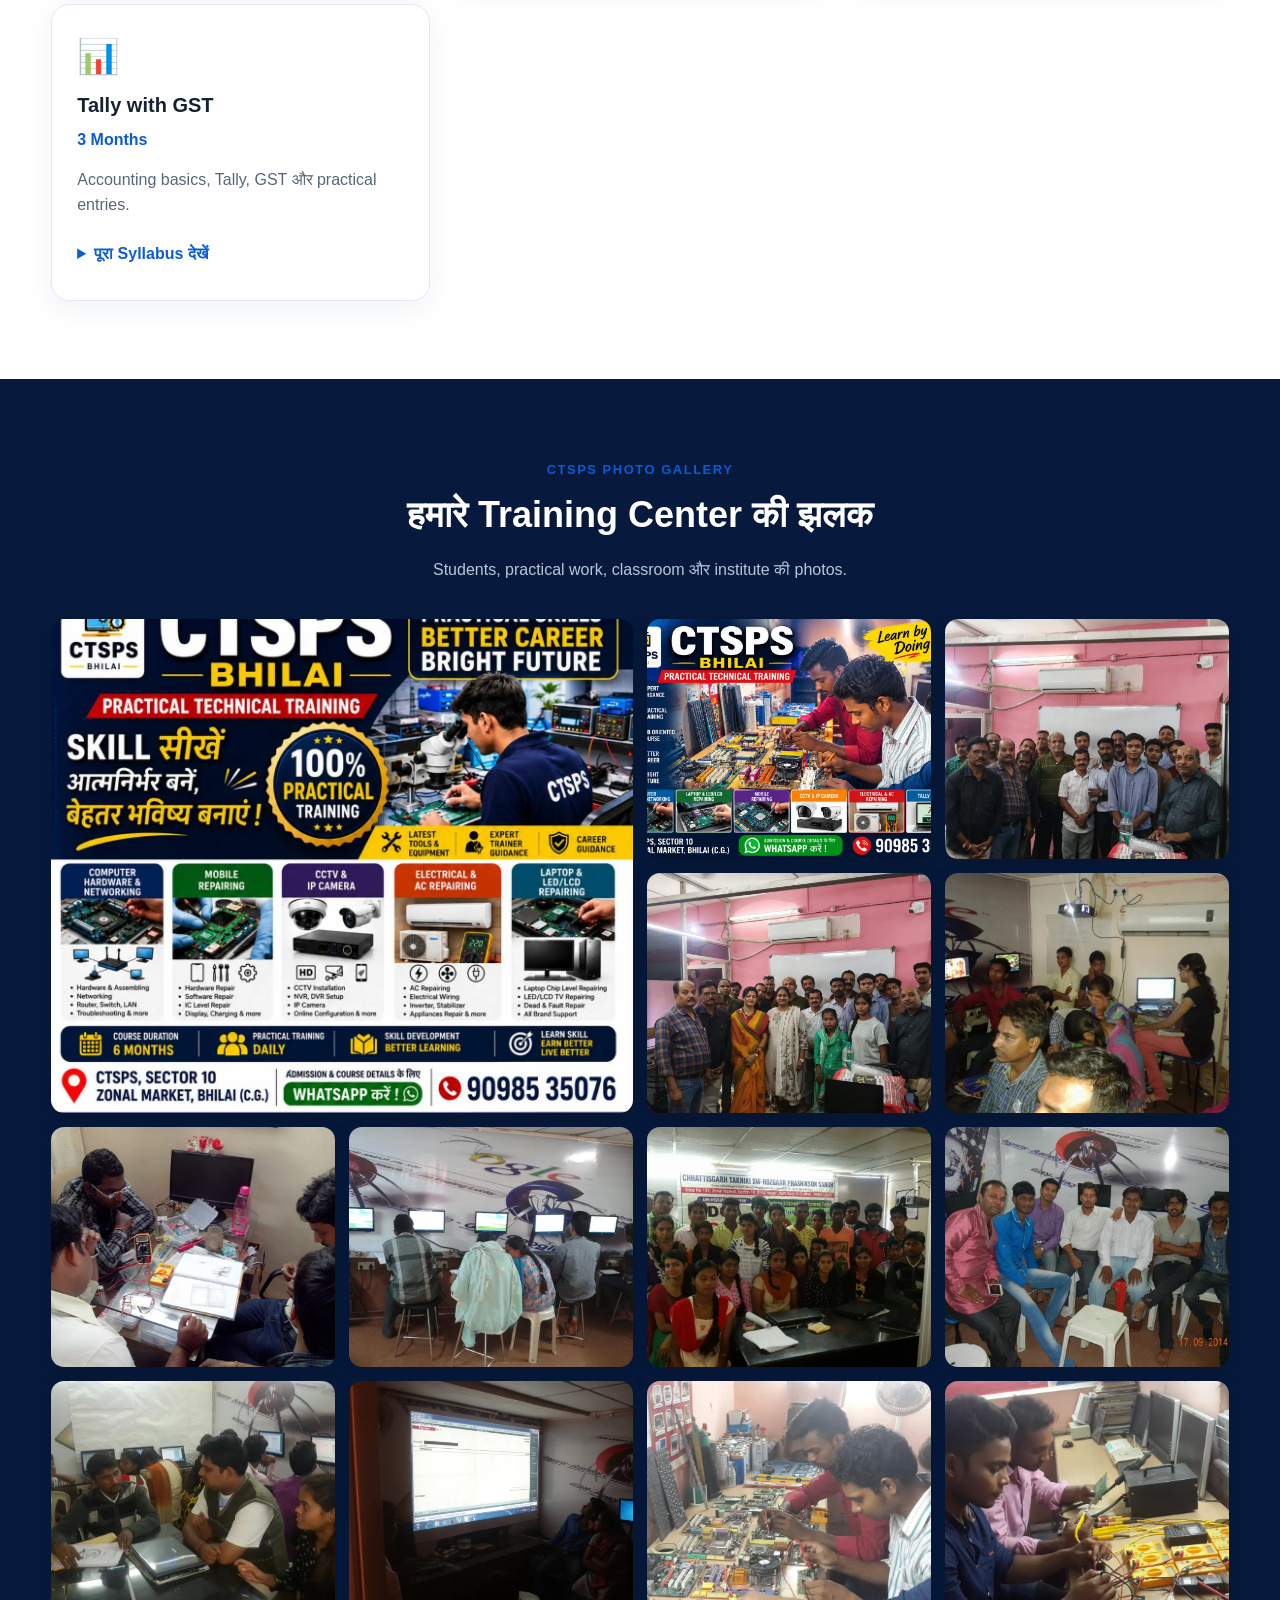
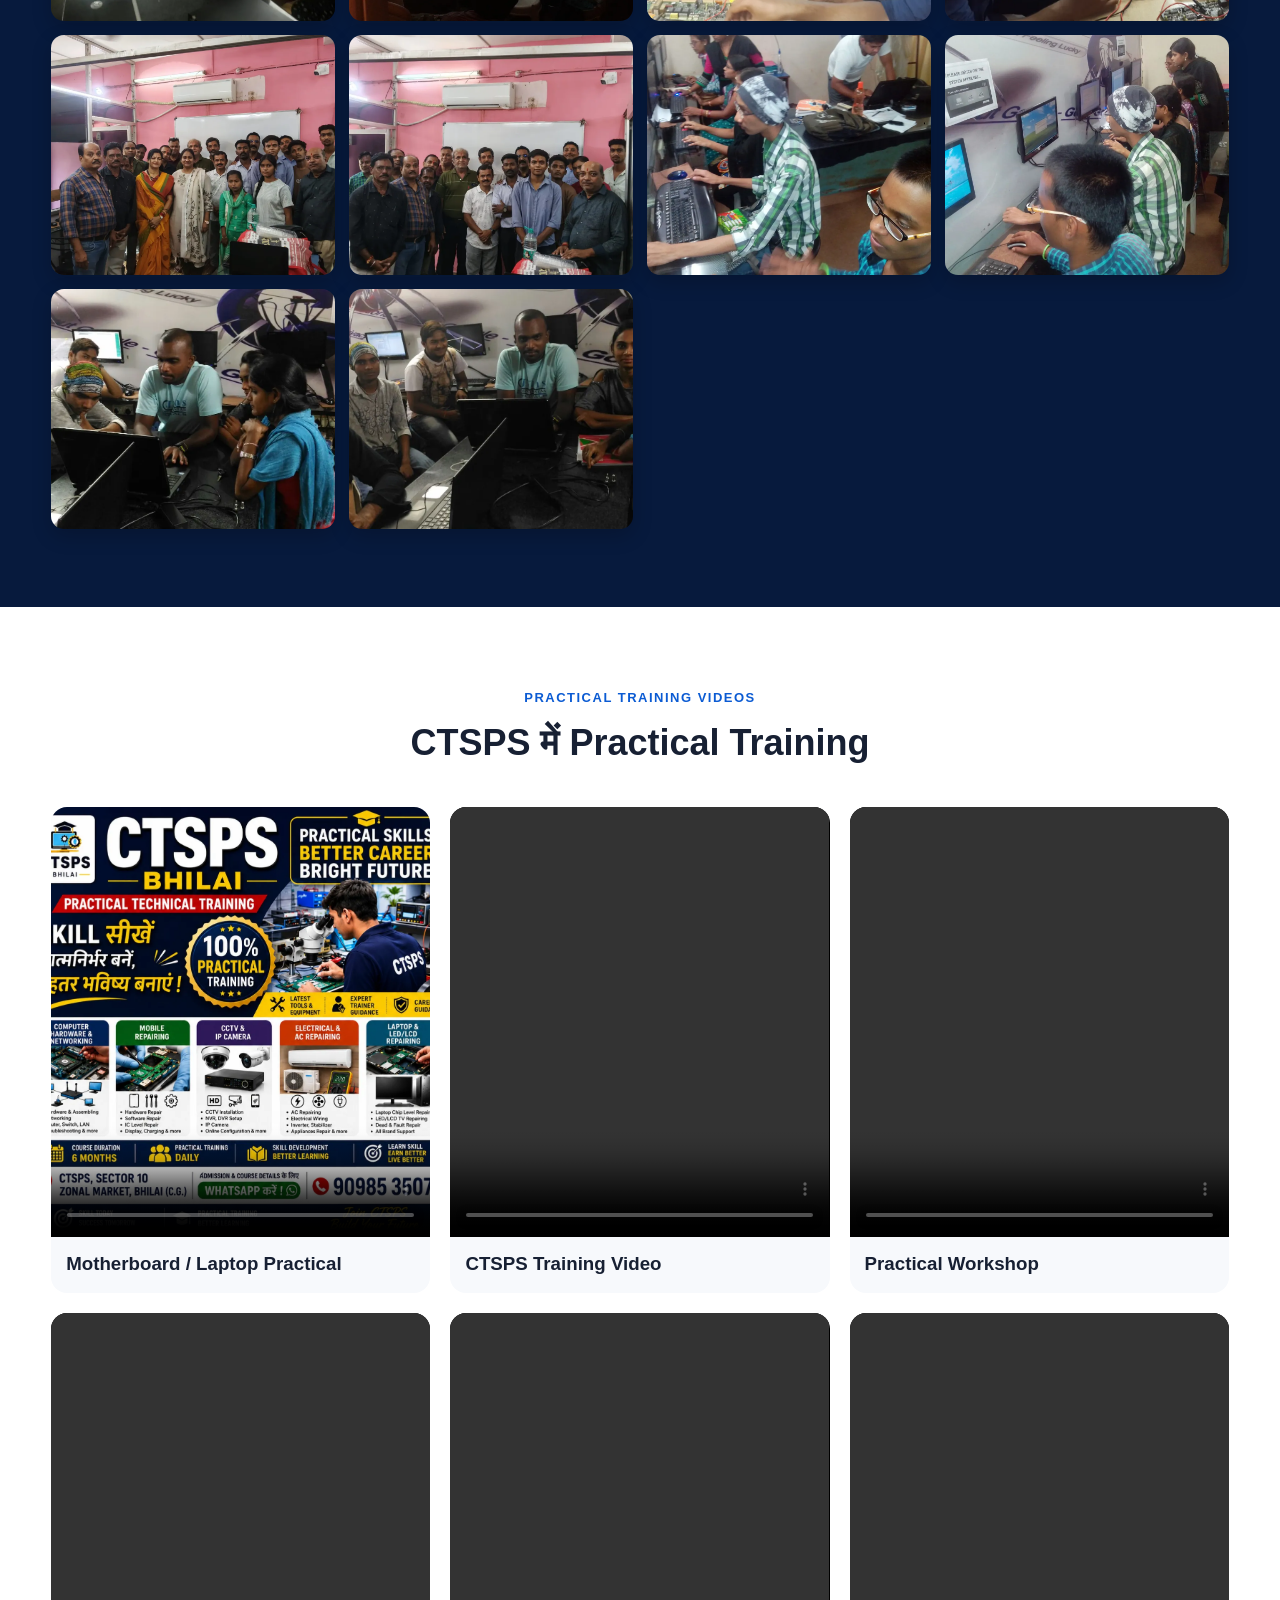
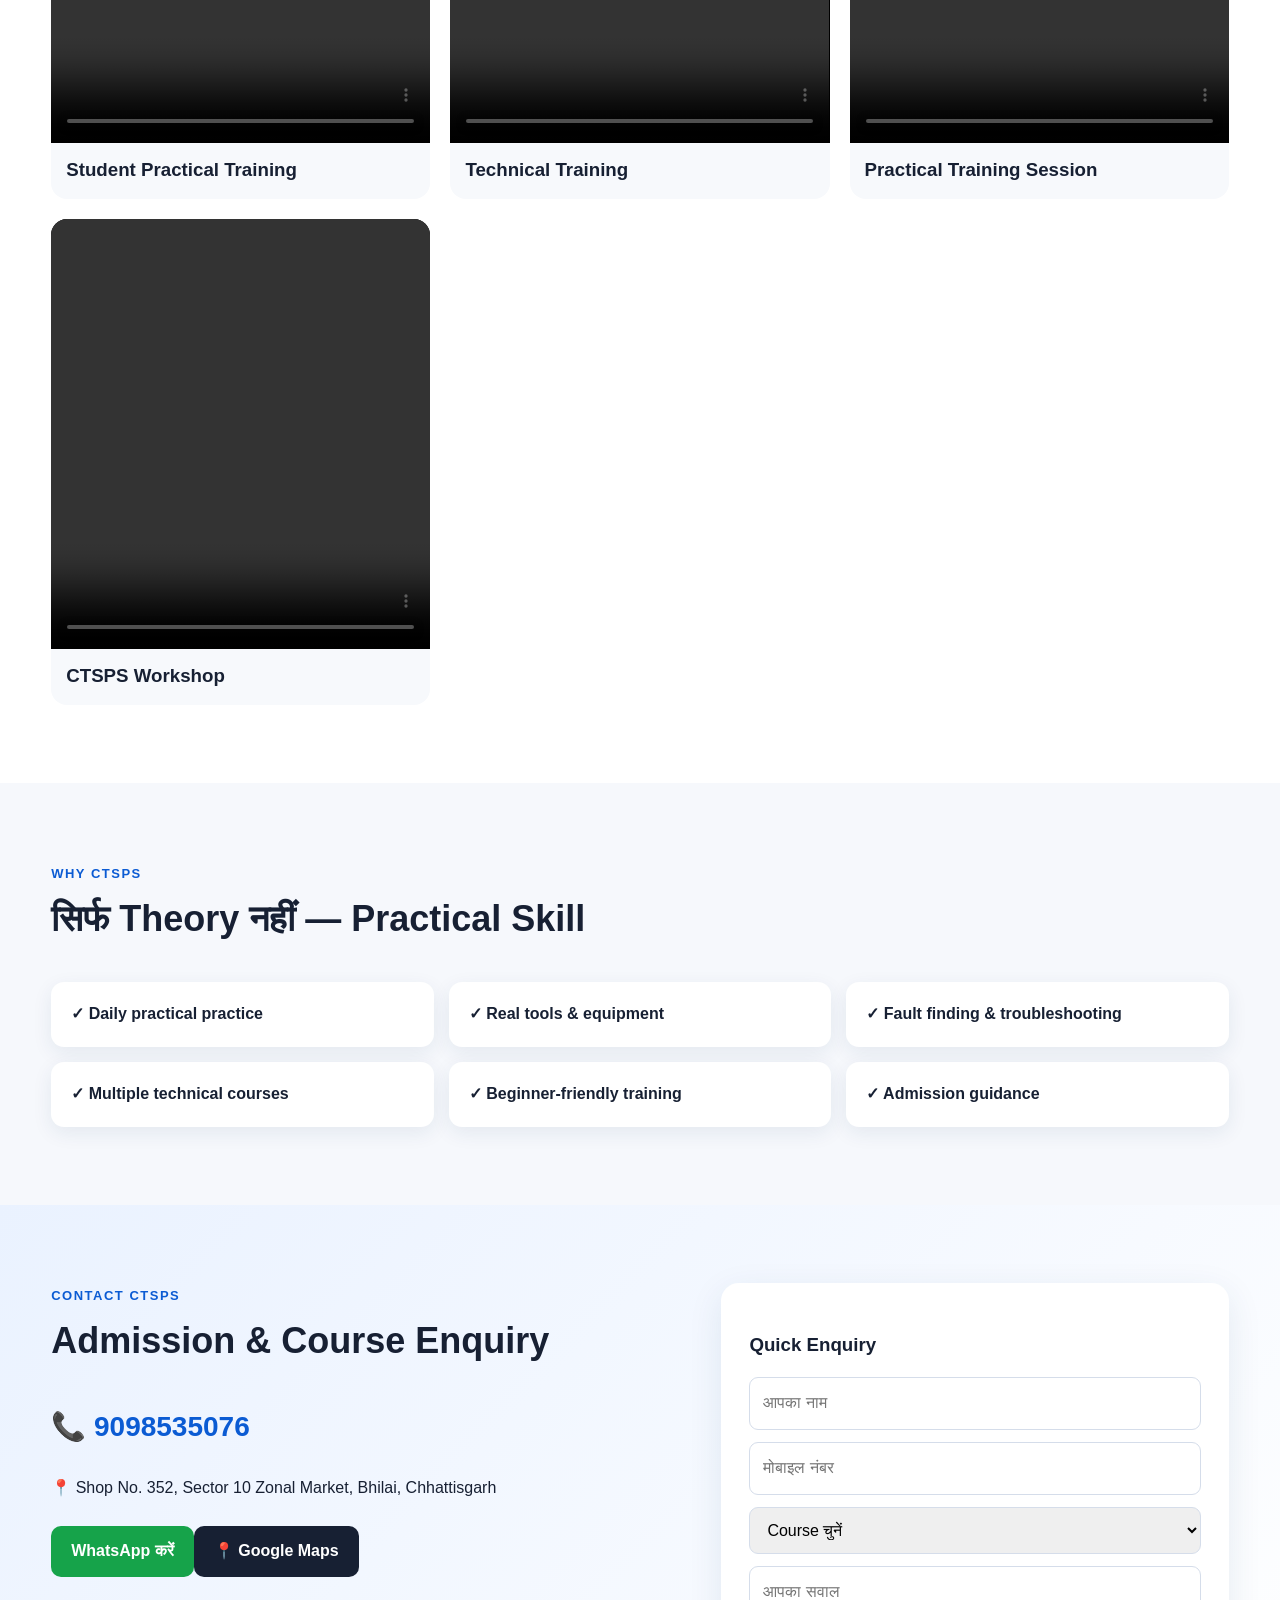
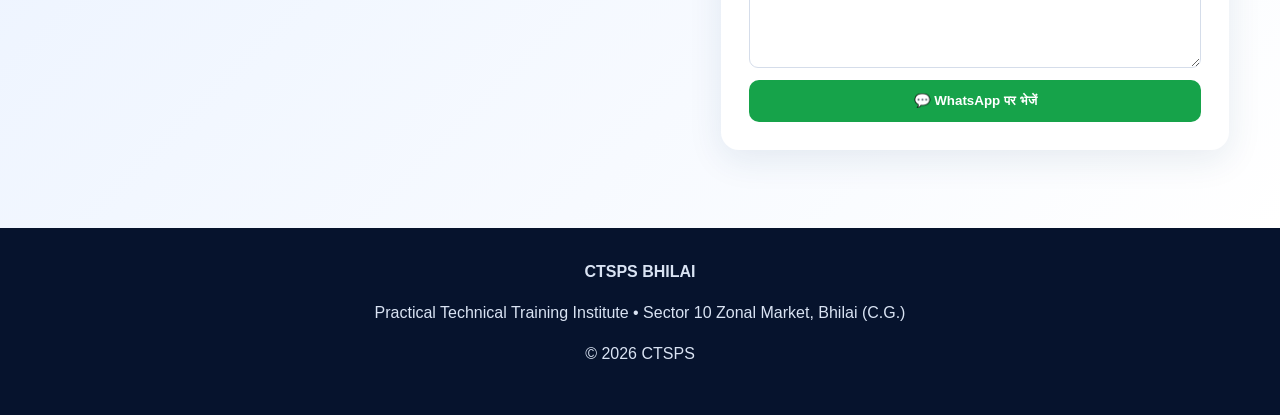
==== commit 86a5825c: "Update index.html" ====
--- a/index.html
+++ b/index.html
@@ -1,124 +1,28 @@
 <!doctype html>
 <html lang="hi">
 <head>
-<meta charset="utf-8">
-<meta name="viewport" content="width=device-width,initial-scale=1">
-<meta name="description" content="CTSPS Bhilai – Practical Technical Training Institute. Hardware & Networking, Mobile, CCTV, AC & Refrigerator, Electrical, Electronics and Tally with GST.">
+<meta charset="utf-8"><meta name="viewport" content="width=device-width,initial-scale=1">
 <title>CTSPS Bhilai | Practical Technical Training</title>
 <link rel="stylesheet" href="style.css">
-<style>
-.clean-hero{padding:55px 28px;text-align:center;border-radius:22px;background:linear-gradient(135deg,#071a3a,#0b5ed7);color:#fff;box-shadow:0 18px 45px rgba(0,0,0,.18)}
-.clean-hero h1{font-size:clamp(28px,5vw,52px);margin:12px 0 8px}
-.clean-hero h2{font-size:clamp(20px,3vw,32px);margin:8px 0 18px}
-.clean-hero p{max-width:900px;margin:0 auto 20px;line-height:1.8;font-size:17px}
-.clean-hero strong{display:inline-block;font-size:20px;padding:10px 18px;border-radius:30px;background:#fff;color:#0b5ed7}
-</style>
-</head>
-<body>
-<header><div class="wrap nav">
-<a class="brand" href="#home">CTSPS <span>BHILAI</span></a>
-<button class="menu" onclick="document.querySelector('nav').classList.toggle('open')">☰</button>
-<nav><a href="#home">Home</a><a href="#courses">Courses</a><a href="#gallery">Photos</a><a href="#videos">Videos</a><a href="#about">About</a><a href="#contact">Contact</a></nav>
-</div></header>
-
+<style>details{margin-top:12px;text-align:left}summary{cursor:pointer;font-weight:700;color:#0b5ed7;padding:8px 0}details ul{padding-left:22px;line-height:1.7}</style>
+</head><body>
+<header><div class="wrap nav"><a class="brand" href="#home">CTSPS <span>BHILAI</span></a><button class="menu" onclick="document.querySelector('nav').classList.toggle('open')">☰</button><nav><a href="#home">Home</a><a href="#courses">Courses</a><a href="#gallery">Photos</a><a href="#videos">Videos</a><a href="#about">About</a><a href="#contact">Contact</a></nav></div></header>
 <main id="home">
-<section class="hero"><div class="wrap"><div class="hero-card">
-<div class="clean-hero">
-  <span class="eyebrow">CTSPS BHILAI</span>
-  <h1>PRACTICAL TECHNICAL TRAINING</h1>
-  <h2>Skill सीखें • आत्मनिर्भर बनें • बेहतर भविष्य बनाएं!</h2>
-  <p>Hardware & Networking • Mobile Repairing • CCTV • Electrical • AC & Refrigerator • Laptop & LED/LCD • Electronics • Tally-GST</p>
-  <strong>100% PRACTICAL TRAINING</strong>
-</div>
-<div class="hero-actions">
-<a class="btn wa" href="https://wa.me/919098535076?text=Namaste%20CTSPS%2C%20mujhe%20course%20ki%20jankari%20chahiye" target="_blank">💬 WhatsApp Enquiry</a>
-<a class="btn call" href="tel:+919098535076">📞 9098535076</a>
-</div></div></div></section>
-
-<section class="intro"><div class="wrap"><div>
-<span class="eyebrow">100% PRACTICAL TRAINING</span>
-<h1>Skill सीखें • Practice करें • अपना Future बनाएं</h1>
-<p>CTSPS Bhilai में technical repair और installation skills की practical training — beginner से advanced level तक.</p>
-</div><div class="quick"><b>📍 Sector 10, Bhilai</b><span>Shop No. 352, Zonal Market</span><b>📞 9098535076</b></div></div></section>
-
-<section id="courses" class="section"><div class="wrap"><div class="title">
-<span>OUR COURSES</span><h2>Practical Technical Courses</h2><p>काम की skill, real equipment और hands-on practice.</p>
-</div><div class="courses">
-<article><b>💻</b><h3>Hardware & Networking / Laptop & LED</h3><em>6 Months</em><p>Laptop, Desktop, Motherboard, Chip Level, LED/LCD, Printer, LAN, Router & Switch.</p></article>
-<article><b>📱</b><h3>Mobile Repairing</h3><em>Practical Training</em><p>Hardware, software, charging, display, motherboard और IC-level practical.</p></article>
-<article><b>❄️</b><h3>AC & Refrigerator Repairing</h3><em>3 Months</em><p>Single/Double Door, Defrost, Inverter PCB, Window/Split AC, VRF AC & Cold Storage.</p></article>
-<article><b>⚡</b><h3>Electrical</h3><em>3 Months</em><p>Panel work, wiring, motor winding और practical fault finding.</p></article>
-<article><b>📹</b><h3>CCTV Repairing & Installation</h3><em>1 Month</em><p>HD, IP, 4G, PTZ, DVR/NVR, IP configuration, installation & testing.</p></article>
-<article><b>📺</b><h3>Electronics Repairing</h3><em>3 Months</em><p>LED & Android TV, Home Theater, Microwave और electronics troubleshooting.</p></article>
-<article><b>📊</b><h3>Tally with GST</h3><em>3 Months</em><p>Accounting basics, Tally, GST और practical entries.</p></article>
+<section class="hero"><div class="wrap"><div class="hero-card"><div class="clean-hero"><span class="eyebrow">CTSPS BHILAI</span><h1>PRACTICAL TECHNICAL TRAINING</h1><h2>Skill सीखें • आत्मनिर्भर बनें • बेहतर भविष्य बनाएं!</h2><p>Hardware & Networking • Mobile Repairing • CCTV • Electrical • AC & Refrigerator • Laptop & LED/LCD • Electronics • Tally-GST</p><strong>100% PRACTICAL TRAINING</strong></div><div class="hero-actions"><a class="btn wa" href="https://wa.me/919098535076?text=Namaste%20CTSPS%2C%20mujhe%20course%20ki%20jankari%20chahiye" target="_blank">💬 WhatsApp Enquiry</a><a class="btn call" href="tel:+919098535076">📞 9098535076</a></div></div></div></section>
+<section class="intro"><div class="wrap"><div><span class="eyebrow">100% PRACTICAL TRAINING</span><h1>Skill सीखें • Practice करें • अपना Future बनाएं</h1><p>CTSPS Bhilai में technical repair और installation skills की practical training — beginner से advanced level तक.</p></div><div class="quick"><b>📍 Sector 10, Bhilai</b><span>Shop No. 352, Zonal Market</span><b>📞 9098535076</b></div></div></section>
+<section id="courses" class="section"><div class="wrap"><div class="title"><span>OUR COURSES</span><h2>Practical Technical Courses</h2><p>काम की skill, real equipment और hands-on practice.</p></div><div class="courses">
+<article><b>💻</b><h3>Hardware & Networking / Laptop & LED</h3><em>6 Months</em><p>Laptop, Desktop, Motherboard, Chip Level, LED/LCD, Printer, LAN, Router & Switch.</p><details><summary>पूरा Syllabus देखें</summary><ul><li>Desktop & Laptop Repairing</li><li>Motherboard & Chip Level Practical</li><li>SMPS, RAM, HDD/SSD Troubleshooting</li><li>Windows Installation & Software Troubleshooting</li><li>LED/LCD TV Repairing</li><li>Printer Repairing & Troubleshooting</li><li>LAN, Router & Switch Configuration</li><li>Networking & IP Configuration</li><li>Fault Finding & Practical Training</li></ul></details></article>
+<article><b>📱</b><h3>Mobile Repairing</h3><em>Practical Training</em><p>Hardware, software, charging, display, motherboard और IC-level practical.</p><details><summary>पूरा Syllabus देखें</summary><ul><li>Mobile Hardware & Software Basics</li><li>Charging & Power Section</li><li>Display, Touch & Connector Faults</li><li>Speaker, Mic & Ringer Faults</li><li>Motherboard Troubleshooting</li><li>IC-Level Practical</li><li>Soldering & Rework Practical</li><li>Fault Finding & Testing</li></ul></details></article>
+<article><b>❄️</b><h3>AC & Refrigerator Repairing</h3><em>3 Months</em><p>Single/Double Door, Defrost, Inverter PCB, Window/Split AC, VRF AC & Cold Storage.</p><details><summary>पूरा Syllabus देखें</summary><ul><li>Single Door & Double Door Refrigerator</li><li>Defrost System & Defrost Faults</li><li>Inverter Refrigerator & PCB Practical</li><li>Window AC & Split AC</li><li>Inverter & Non-Inverter AC PCB</li><li>VRF AC Basics & Practical</li><li>Cold Storage Basics & Practical</li><li>Gas Charging, Leak Testing & Fault Finding</li></ul></details></article>
+<article><b>⚡</b><h3>Electrical</h3><em>3 Months</em><p>Panel work, wiring, motor winding और practical fault finding.</p><details><summary>पूरा Syllabus देखें</summary><ul><li>Electrical Safety & Tools</li><li>House Wiring & Industrial Wiring</li><li>Electrical Panel Work</li><li>Switch, Socket, MCB & Protection</li><li>Motor Wiring & Motor Winding</li><li>Single Phase & Three Phase Basics</li><li>Multimeter Testing</li><li>Electrical Fault Finding & Practical Work</li></ul></details></article>
+<article><b>📹</b><h3>CCTV Repairing & Installation</h3><em>1 Month</em><p>HD, IP, 4G, PTZ, DVR/NVR, IP configuration, installation & testing.</p><details><summary>पूरा Syllabus देखें</summary><ul><li>HD Camera Installation</li><li>IP Camera Installation</li><li>4G Camera</li><li>PTZ Camera</li><li>DVR/NVR Troubleshooting</li><li>Power & Cable Fault Finding</li><li>Network & IP Configuration</li><li>Camera Installation & Testing</li><li>Maintenance & Practical Training</li></ul></details></article>
+<article><b>📺</b><h3>Electronics Repairing</h3><em>3 Months</em><p>LED & Android TV, Home Theater, Microwave और electronics troubleshooting.</p><details><summary>पूरा Syllabus देखें</summary><ul><li>LED & Android TV Repairing</li><li>Power Supply & SMPS Troubleshooting</li><li>Home Theater Repairing</li><li>Microwave Oven Repairing</li><li>Electronic Components Testing</li><li>Soldering & Desoldering Practical</li><li>Multimeter & Basic Testing</li><li>Fault Finding & Electronics Troubleshooting</li></ul></details></article>
+<article><b>📊</b><h3>Tally with GST</h3><em>3 Months</em><p>Accounting basics, Tally, GST और practical entries.</p><details><summary>पूरा Syllabus देखें</summary><ul><li>Accounting Basics</li><li>Company Creation & Configuration</li><li>Ledger & Group Creation</li><li>Voucher Entries</li><li>Purchase & Sales</li><li>Receipt & Payment</li><li>GST Setup & GST Entries</li><li>Inventory & Stock Management</li><li>Reports & Practical Accounting</li></ul></details></article>
 </div></div></section>
-
-<section id="gallery" class="section dark"><div class="wrap"><div class="title">
-<span>CTSPS PHOTO GALLERY</span><h2>हमारे Training Center की झलक</h2><p>Students, practical work, classroom और institute की photos.</p>
-</div><div class="gallery">
-<img src="media/17581.webp" alt="CTSPS training and practical work">
-<img src="media/a_vibrant_polished_promotional_classroom_workshop.webp" alt="CTSPS training and practical work">
-<img src="media/group1.webp" alt="CTSPS training and practical work">
-<img src="media/group2.webp" alt="CTSPS training and practical work">
-<img src="media/12670628_1698797020369925_1134053230799614716_n.webp" alt="CTSPS training and practical work" loading="lazy">
-<img src="media/12920238_1698784490371178_3072615104289915562_n.webp" alt="CTSPS training and practical work" loading="lazy">
-<img src="media/12931257_1698783630371264_9177474960289679739_n.webp" alt="CTSPS training and practical work" loading="lazy">
-<img src="media/12938070_1698758680373759_993669891584002411_n.webp" alt="CTSPS training and practical work" loading="lazy">
-<img src="media/12961563_1698784320371195_5392756831580995249_n.webp" alt="CTSPS training and practical work" loading="lazy">
-<img src="media/12963593_1698784630371164_4473622010282877170_n.webp" alt="CTSPS training and practical work" loading="lazy">
-<img src="media/20150608_163755.webp" alt="CTSPS training and practical work" loading="lazy">
-<img src="media/20160518_122638.webp" alt="CTSPS training and practical work" loading="lazy">
-<img src="media/20160518_122715.webp" alt="CTSPS training and practical work" loading="lazy">
-<img src="media/27898.webp" alt="CTSPS training and practical work" loading="lazy">
-<img src="media/27921.webp" alt="CTSPS training and practical work" loading="lazy">
-<img src="media/IMG-20160720-WA0012.webp" alt="CTSPS training and practical work" loading="lazy">
-<img src="media/IMG-20160720-WA0013.webp" alt="CTSPS training and practical work" loading="lazy">
-<img src="media/IMG-20170722-WA0020.webp" alt="CTSPS training and practical work" loading="lazy">
-<img src="media/IMG-20170722-WA0026.webp" alt="CTSPS training and practical work" loading="lazy">
-</div></div></section>
-
-<section id="videos" class="section"><div class="wrap"><div class="title">
-<span>PRACTICAL TRAINING VIDEOS</span><h2>CTSPS में Practical Training</h2><p>Training और repair work की real video झलक.</p>
-</div><div class="videos">
-<article><video controls playsinline preload="metadata" poster="media/17581.webp"><source src="videos/39166_soft_music.mp4" type="video/mp4"></video><h3>Motherboard / Laptop Practical</h3></article>
-<article><video controls playsinline preload="metadata"><source src="videos/35817.mp4" type="video/mp4"></video><h3>CTSPS Training Video</h3></article>
-<article><video controls playsinline preload="metadata"><source src="videos/31500.mp4" type="video/mp4"></video><h3>Practical Workshop</h3></article>
-<article><video controls playsinline preload="metadata"><source src="videos/27934.mp4" type="video/mp4"></video><h3>Student Practical Training</h3></article>
-<article><video controls playsinline preload="metadata"><source src="videos/38846.mp4" type="video/mp4"></video><h3>Technical Training</h3></article>
-<article><video controls playsinline preload="metadata"><source src="videos/training-video-1.mp4" type="video/mp4"></video><h3>Practical Training Session</h3></article>
-<article><video controls playsinline preload="metadata"><source src="videos/training-video-2.mp4" type="video/mp4"></video><h3>CTSPS Workshop</h3></article>
-</div></div></section>
-
-<section id="about" class="section light"><div class="wrap about"><div class="title left">
-<span>WHY CTSPS</span><h2>सिर्फ Theory नहीं — Practical Skill</h2>
-</div><div class="benefits">
-<div>✓ Daily practical practice</div><div>✓ Real tools & equipment</div><div>✓ Fault finding & troubleshooting</div><div>✓ Multiple technical courses</div><div>✓ Beginner-friendly training</div><div>✓ Admission guidance</div>
-</div></div></section>
-
-<section id="contact" class="section contact"><div class="wrap contact-grid"><div>
-<div class="title left"><span>CONTACT CTSPS</span><h2>Admission & Course Enquiry</h2></div>
-<p class="bigcontact">📞 <a href="tel:+919098535076">9098535076</a></p>
-<p>📍 Shop No. 352, Sector 10 Zonal Market, Bhilai, Chhattisgarh</p>
-<div class="actions"><a class="btn wa" target="_blank" href="https://wa.me/919098535076?text=Namaste%20CTSPS%2C%20admission%20ke%20liye%20jankari%20chahiye">WhatsApp करें</a>
-<a class="btn map" target="_blank" href="https://www.google.com/maps/search/?api=1&query=CTSPS%20Shop%20No.%20352%20Sector%2010%20Zonal%20Market%20Bhilai%20Chhattisgarh">📍 Google Maps</a></div>
-</div>
-<div class="formbox"><h3>Quick Enquiry</h3><form onsubmit="sendEnquiry(event)">
-<input id="name" required placeholder="आपका नाम"><input id="phone" required inputmode="tel" placeholder="मोबाइल नंबर">
-<select id="course" required><option value="">Course चुनें</option><option>Hardware & Networking</option><option>Mobile Repairing</option><option>AC & Refrigerator Repairing</option><option>Electrical</option><option>CCTV Repairing & Installation</option><option>Electronics Repairing</option><option>Tally with GST</option></select>
-<textarea id="msg" rows="3" placeholder="आपका सवाल"></textarea><button class="btn wa" type="submit">💬 WhatsApp पर भेजें</button>
-</form></div></div></section>
-</main>
-
-<footer><div class="wrap"><b>CTSPS BHILAI</b><p>Practical Technical Training Institute • Sector 10 Zonal Market, Bhilai (C.G.)</p><p>© <span id="year"></span> CTSPS</p></div></footer>
-<a class="floatwa" href="https://wa.me/919098535076?text=Namaste%20CTSPS%2C%20mujhe%20course%20ki%20jankari%20chahiye" target="_blank">WhatsApp</a>
-
-<script>
-function sendEnquiry(e){
-e.preventDefault();
-let n=document.getElementById('name').value,p=document.getElementById('phone').value,c=document.getElementById('course').value,m=document.getElementById('msg').value;
-let t='Namaste CTSPS, Admission Enquiry%0AName: '+encodeURIComponent(n)+'%0AMobile: '+encodeURIComponent(p)+'%0ACourse: '+encodeURIComponent(c)+'%0AMessage: '+encodeURIComponent(m);
-window.open('https://wa.me/919098535076?text='+t,'_blank')
-}
-document.getElementById('year').textContent=new Date().getFullYear();
-</script>
+<section id="gallery" class="section dark"><div class="wrap"><div class="title"><span>CTSPS PHOTO GALLERY</span><h2>हमारे Training Center की झलक</h2><p>Students, practical work, classroom और institute की photos.</p></div><div class="gallery"><img src="media/17581.webp"><img src="media/a_vibrant_polished_promotional_classroom_workshop.webp"><img src="media/group1.webp"><img src="media/group2.webp"><img src="media/12670628_1698797020369925_1134053230799614716_n.webp"><img src="media/12920238_1698784490371178_3072615104289915562_n.webp"><img src="media/12931257_1698783630371264_9177474960289679739_n.webp"><img src="media/12938070_1698758680373759_993669891584002411_n.webp"><img src="media/12961563_1698784320371195_5392756831580995249_n.webp"><img src="media/12963593_1698784630371164_4473622010282877170_n.webp"><img src="media/20150608_163755.webp"><img src="media/20160518_122638.webp"><img src="media/20160518_122715.webp"><img src="media/27898.webp"><img src="media/27921.webp"><img src="media/IMG-20160720-WA0012.webp"><img src="media/IMG-20160720-WA0013.webp"><img src="media/IMG-20170722-WA0020.webp"><img src="media/IMG-20170722-WA0026.webp"></div></div></section>
+<section id="videos" class="section"><div class="wrap"><div class="title"><span>PRACTICAL TRAINING VIDEOS</span><h2>CTSPS में Practical Training</h2></div><div class="videos"><article><video controls playsinline preload="metadata" poster="media/17581.webp"><source src="videos/39166_soft_music.mp4" type="video/mp4"></video><h3>Motherboard / Laptop Practical</h3></article><article><video controls playsinline><source src="videos/35817.mp4" type="video/mp4"></video><h3>CTSPS Training Video</h3></article><article><video controls playsinline><source src="videos/31500.mp4" type="video/mp4"></video><h3>Practical Workshop</h3></article><article><video controls playsinline><source src="videos/27934.mp4" type="video/mp4"></video><h3>Student Practical Training</h3></article><article><video controls playsinline><source src="videos/38846.mp4" type="video/mp4"></video><h3>Technical Training</h3></article><article><video controls playsinline><source src="videos/training-video-1.mp4" type="video/mp4"></video><h3>Practical Training Session</h3></article><article><video controls playsinline><source src="videos/training-video-2.mp4" type="video/mp4"></video><h3>CTSPS Workshop</h3></article></div></div></section>
+<section id="about" class="section light"><div class="wrap about"><div class="title left"><span>WHY CTSPS</span><h2>सिर्फ Theory नहीं — Practical Skill</h2></div><div class="benefits"><div>✓ Daily practical practice</div><div>✓ Real tools & equipment</div><div>✓ Fault finding & troubleshooting</div><div>✓ Multiple technical courses</div><div>✓ Beginner-friendly training</div><div>✓ Admission guidance</div></div></div></section>
+<section id="contact" class="section contact"><div class="wrap contact-grid"><div><div class="title left"><span>CONTACT CTSPS</span><h2>Admission & Course Enquiry</h2></div><p class="bigcontact">📞 <a href="tel:+919098535076">9098535076</a></p><p>📍 Shop No. 352, Sector 10 Zonal Market, Bhilai, Chhattisgarh</p><div class="actions"><a class="btn wa" target="_blank" href="https://wa.me/919098535076?text=Namaste%20CTSPS%2C%20admission%20ke%20liye%20jankari%20chahiye">WhatsApp करें</a><a class="btn map" target="_blank" href="https://www.google.com/maps/search/?api=1&query=CTSPS%20Shop%20No.%20352%20Sector%2010%20Zonal%20Market%20Bhilai%20Chhattisgarh">📍 Google Maps</a></div></div><div class="formbox"><h3>Quick Enquiry</h3><form onsubmit="sendEnquiry(event)"><input id="name" required placeholder="आपका नाम"><input id="phone" required inputmode="tel" placeholder="मोबाइल नंबर"><select id="course" required><option value="">Course चुनें</option><option>Hardware & Networking</option><option>Mobile Repairing</option><option>AC & Refrigerator Repairing</option><option>Electrical</option><option>CCTV Repairing & Installation</option><option>Electronics Repairing</option><option>Tally with GST</option></select><textarea id="msg" rows="3" placeholder="आपका सवाल"></textarea><button class="btn wa" type="submit">💬 WhatsApp पर भेजें</button></form></div></div></section>
+</main><footer><div class="wrap"><b>CTSPS BHILAI</b><p>Practical Technical Training Institute • Sector 10 Zonal Market, Bhilai (C.G.)</p><p>© <span id="year"></span> CTSPS</p></div></footer><a class="floatwa" href="https://wa.me/919098535076?text=Namaste%20CTSPS%2C%20mujhe%20course%20ki%20jankari%20chahiye" target="_blank">WhatsApp</a>
+<script>function sendEnquiry(e){e.preventDefault();let n=document.getElementById('name').value,p=document.getElementById('phone').value,c=document.getElementById('course').value,m=document.getElementById('msg').value;let t='Namaste CTSPS, Admission Enquiry%0AName: '+encodeURIComponent(n)+'%0AMobile: '+encodeURIComponent(p)+'%0ACourse: '+encodeURIComponent(c)+'%0AMessage: '+encodeURIComponent(m);window.open('https://wa.me/919098535076?text='+t,'_blank')}document.getElementById('year').textContent=new Date().getFullYear();</script>
 </body></html>
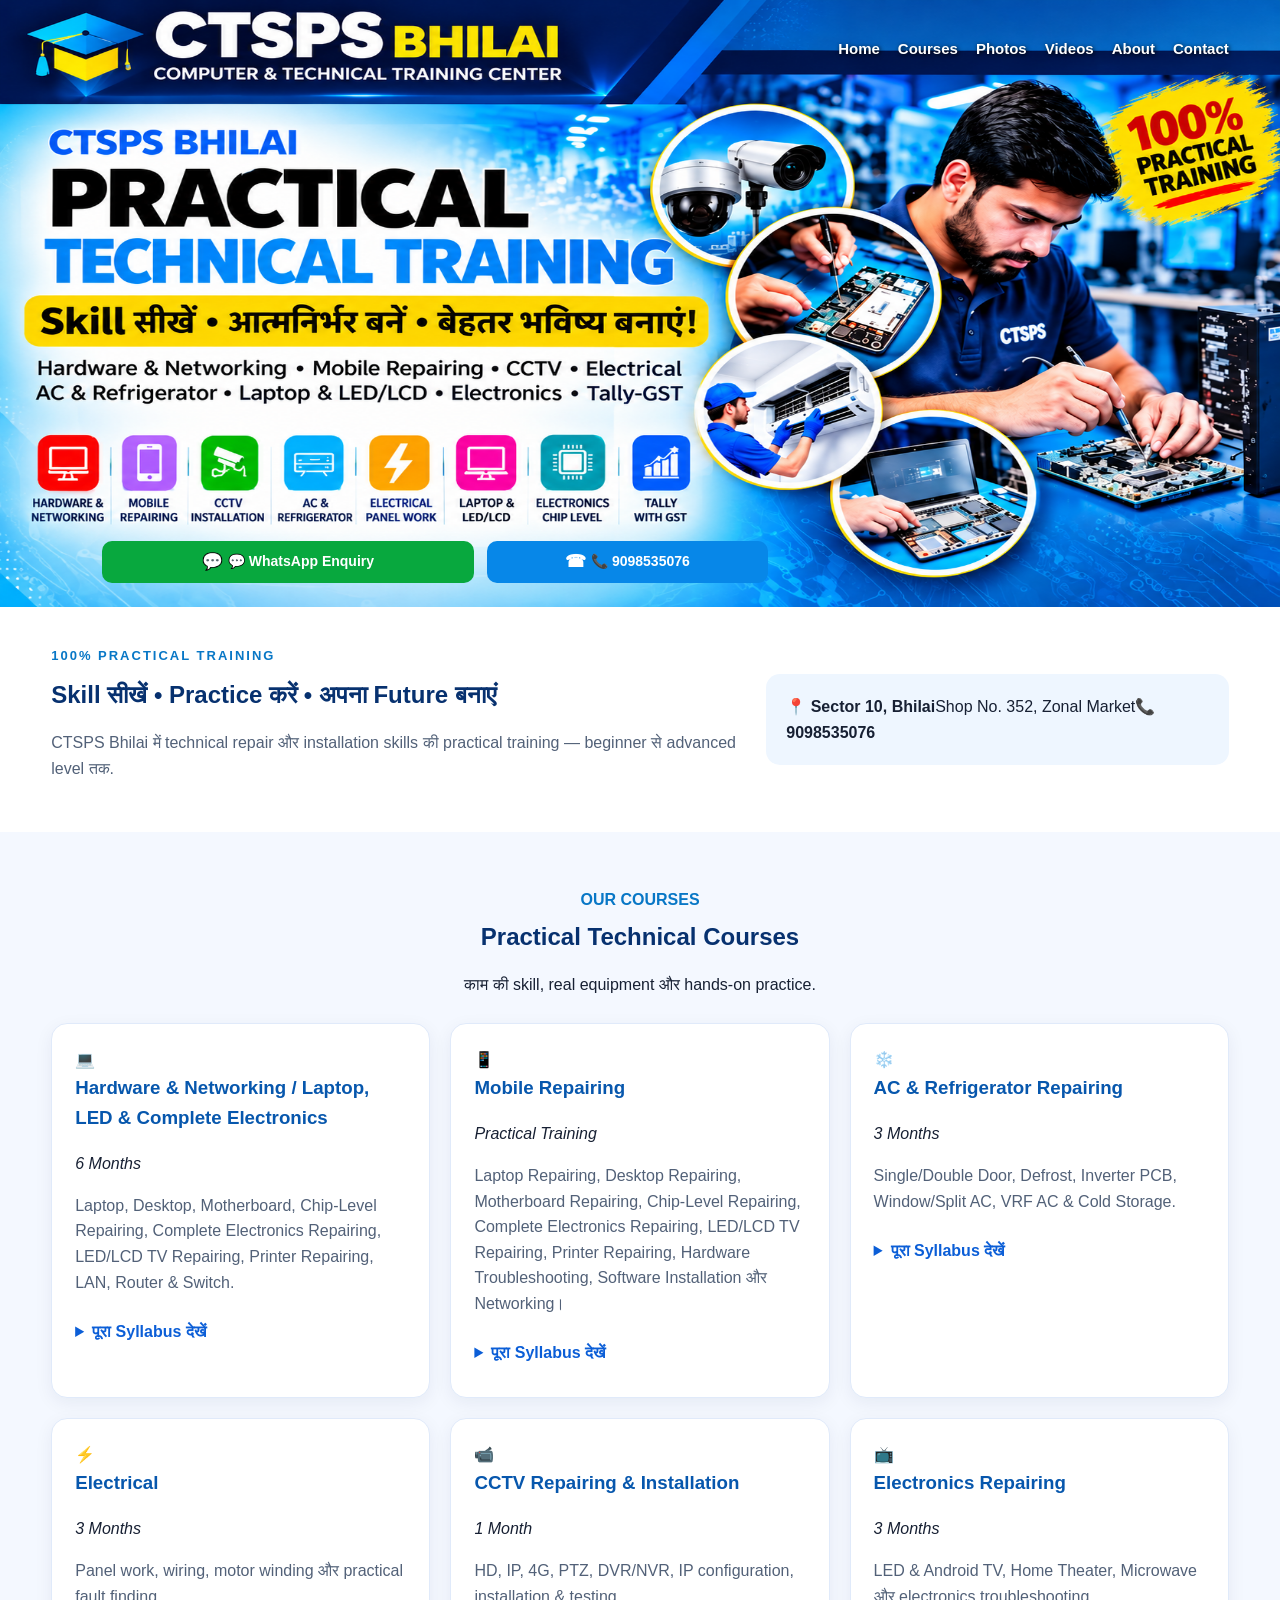
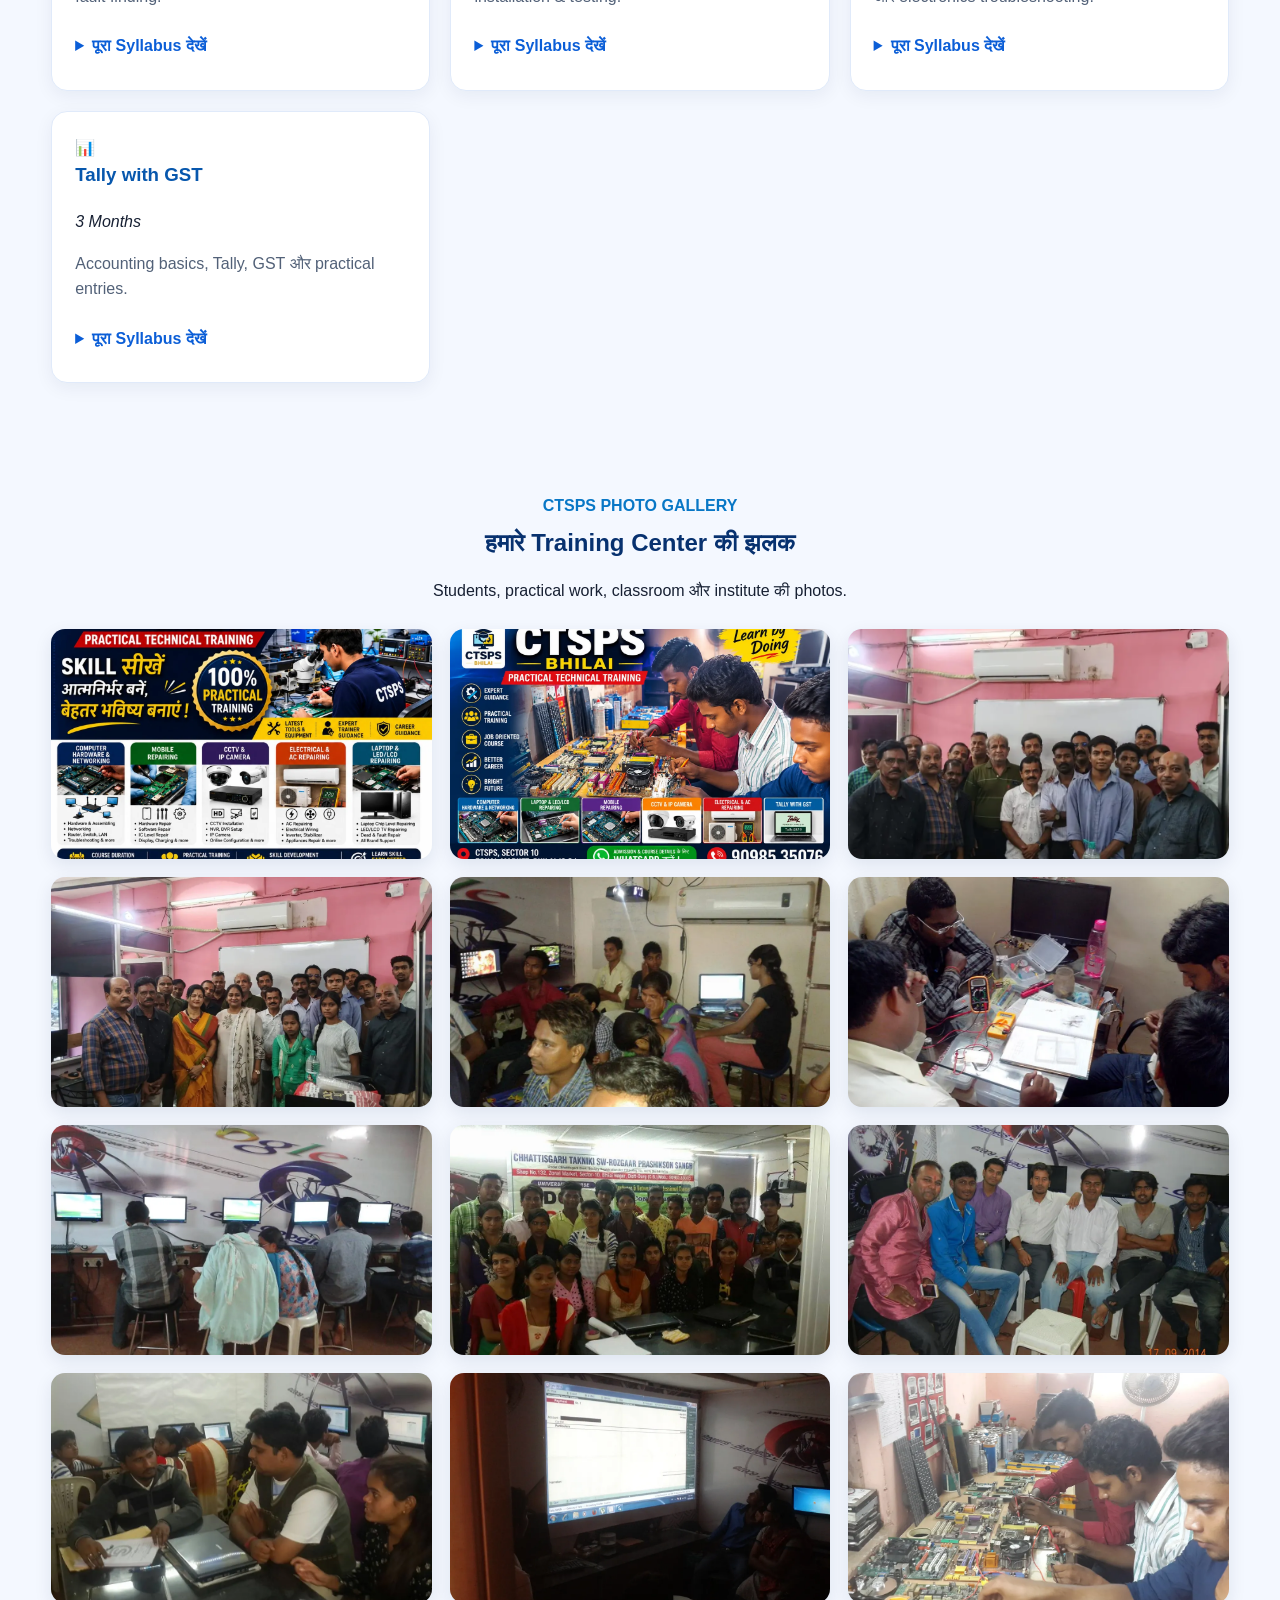
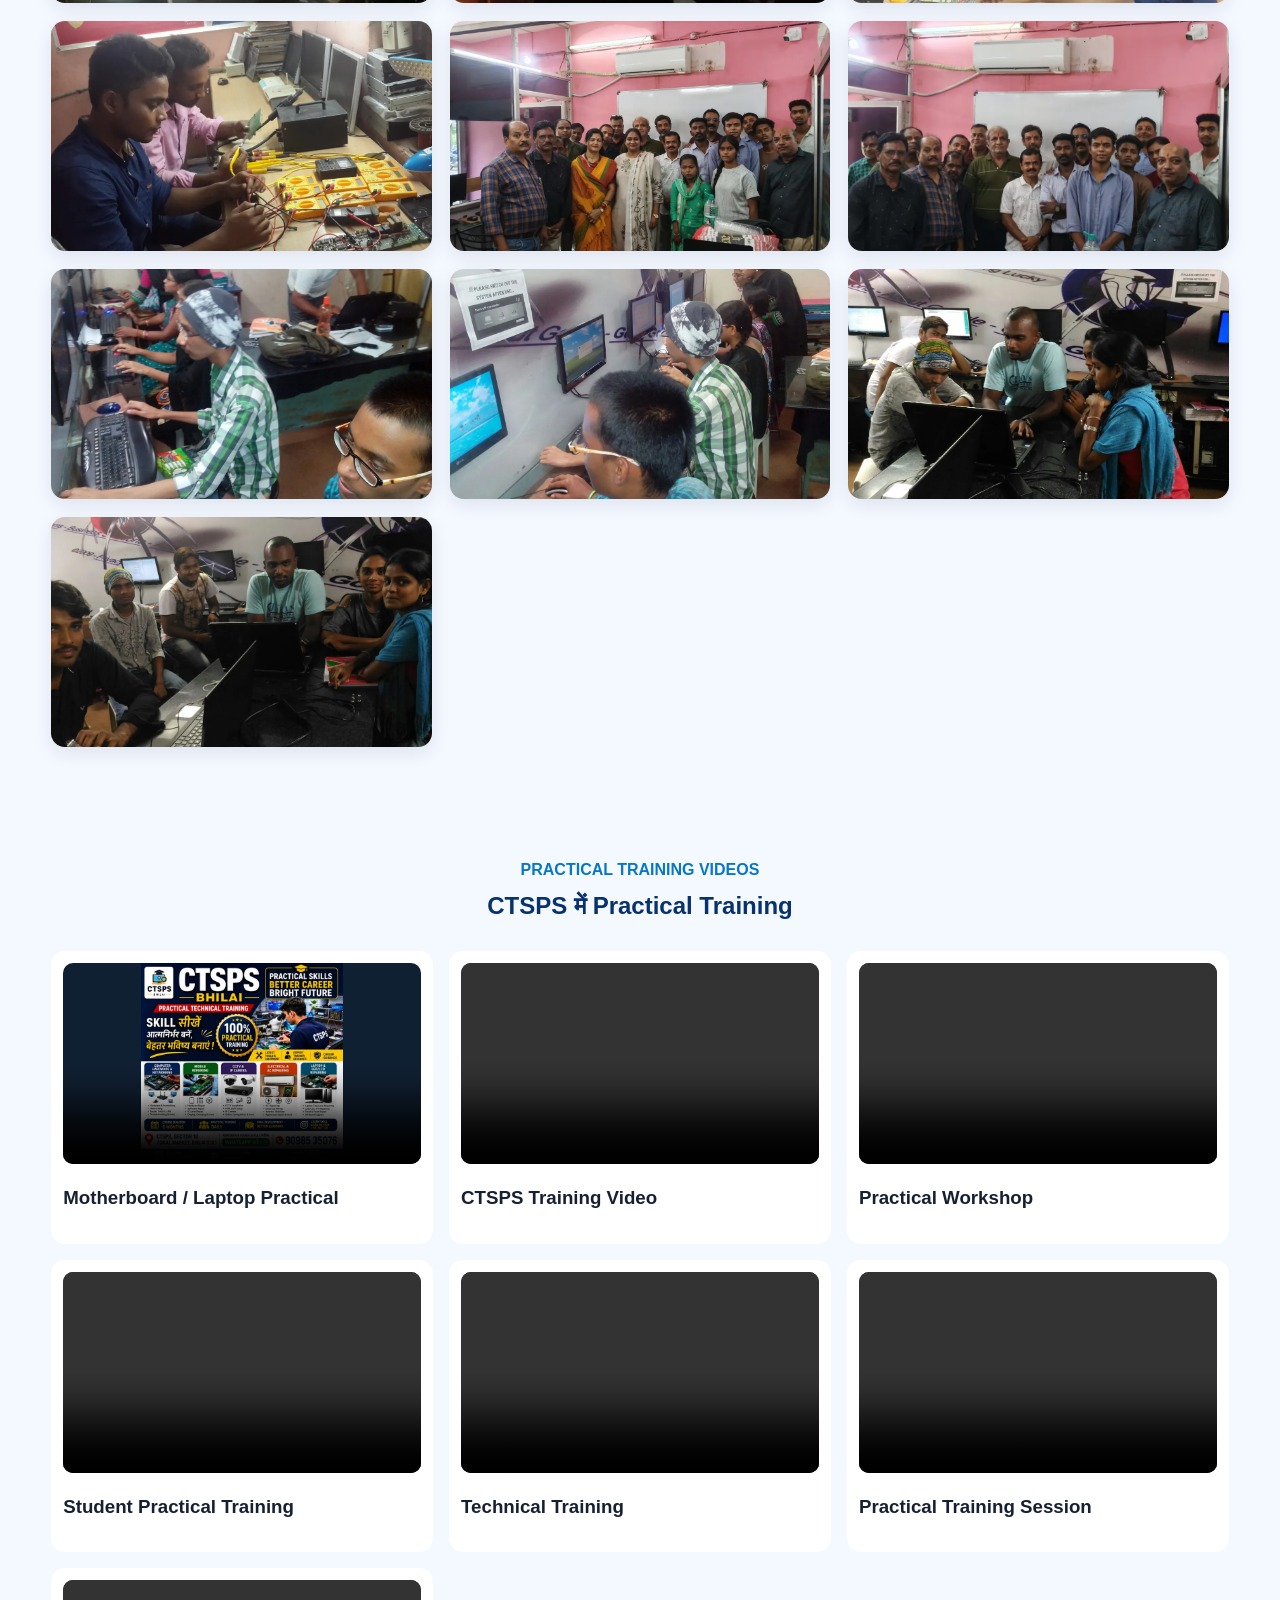
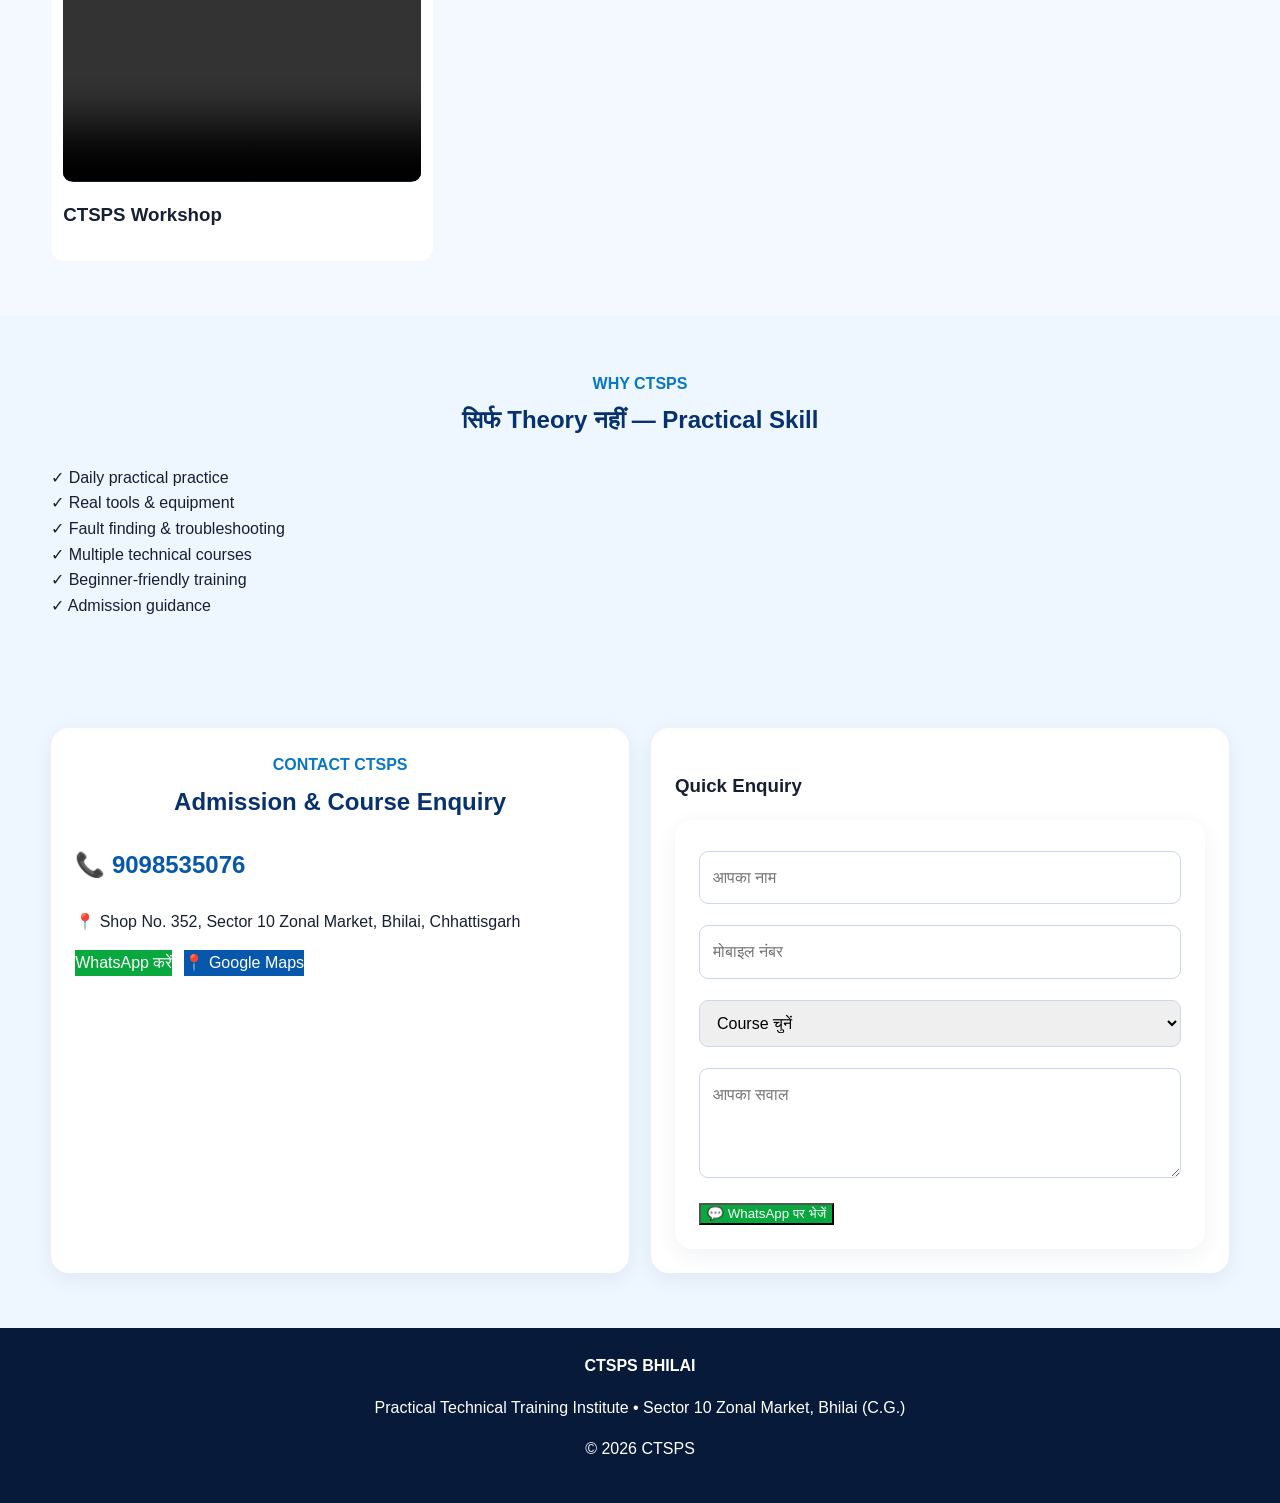
==== commit c5725b31: "Update index.html" ====
--- a/index.html
+++ b/index.html
@@ -11,8 +11,8 @@
 <section class="hero"><div class="wrap"><div class="hero-card"><div class="clean-hero"><span class="eyebrow">CTSPS BHILAI</span><h1>PRACTICAL TECHNICAL TRAINING</h1><h2>Skill सीखें • आत्मनिर्भर बनें • बेहतर भविष्य बनाएं!</h2><p>Hardware & Networking • Mobile Repairing • CCTV • Electrical • AC & Refrigerator • Laptop & LED/LCD • Electronics • Tally-GST</p><strong>100% PRACTICAL TRAINING</strong></div><div class="hero-actions"><a class="btn wa" href="https://wa.me/919098535076?text=Namaste%20CTSPS%2C%20mujhe%20course%20ki%20jankari%20chahiye" target="_blank">💬 WhatsApp Enquiry</a><a class="btn call" href="tel:+919098535076">📞 9098535076</a></div></div></div></section>
 <section class="intro"><div class="wrap"><div><span class="eyebrow">100% PRACTICAL TRAINING</span><h1>Skill सीखें • Practice करें • अपना Future बनाएं</h1><p>CTSPS Bhilai में technical repair और installation skills की practical training — beginner से advanced level तक.</p></div><div class="quick"><b>📍 Sector 10, Bhilai</b><span>Shop No. 352, Zonal Market</span><b>📞 9098535076</b></div></div></section>
 <section id="courses" class="section"><div class="wrap"><div class="title"><span>OUR COURSES</span><h2>Practical Technical Courses</h2><p>काम की skill, real equipment और hands-on practice.</p></div><div class="courses">
-<article><b>💻</b><h3>Hardware & Networking / Laptop & LED</h3><em>6 Months</em><p>Laptop, Desktop, Motherboard, Chip Level, LED/LCD, Printer, LAN, Router & Switch.</p><details><summary>पूरा Syllabus देखें</summary><ul><li>Desktop & Laptop Repairing</li><li>Motherboard & Chip Level Practical</li><li>SMPS, RAM, HDD/SSD Troubleshooting</li><li>Windows Installation & Software Troubleshooting</li><li>LED/LCD TV Repairing</li><li>Printer Repairing & Troubleshooting</li><li>LAN, Router & Switch Configuration</li><li>Networking & IP Configuration</li><li>Fault Finding & Practical Training</li></ul></details></article>
-<article><b>📱</b><h3>Mobile Repairing</h3><em>Practical Training</em><p>Hardware, software, charging, display, motherboard और IC-level practical.</p><details><summary>पूरा Syllabus देखें</summary><ul><li>Mobile Hardware & Software Basics</li><li>Charging & Power Section</li><li>Display, Touch & Connector Faults</li><li>Speaker, Mic & Ringer Faults</li><li>Motherboard Troubleshooting</li><li>IC-Level Practical</li><li>Soldering & Rework Practical</li><li>Fault Finding & Testing</li></ul></details></article>
+<article><b>💻</b><h3>Hardware & Networking / Laptop, LED & Complete Electronics</h3><em>6 Months</em><p>Laptop, Desktop, Motherboard, Chip-Level Repairing, Complete Electronics Repairing, LED/LCD TV Repairing, Printer Repairing, LAN, Router & Switch.</p><details><summary>पूरा Syllabus देखें</summary><ul><li>Desktop & Laptop Repairing</li><li>Motherboard Repairing & Chip-Level Practical</li><li>Complete Electronics Repairing</li><li>SMPS, RAM, HDD/SSD Troubleshooting</li><li>Windows Installation & Software Troubleshooting</li><li>LED/LCD TV Repairing</li><li>Printer Repairing & Troubleshooting</li><li>Hardware Fault Finding & Testing</li><li>LAN, Router & Switch Configuration</li><li>Networking & IP Configuration</li><li>Practical Training on Real Equipment</li></ul></details></article>
+<article><b>📱</b><h3>Mobile Repairing</h3><em>Practical Training</em><p>Laptop Repairing, Desktop Repairing, Motherboard Repairing, Chip-Level Repairing, Complete Electronics Repairing, LED/LCD TV Repairing, Printer Repairing, Hardware Troubleshooting, Software Installation और Networking।</p><details><summary>पूरा Syllabus देखें</summary><ul><li>Mobile Hardware & Software Basics</li><li>Charging & Power Section</li><li>Display, Touch & Connector Faults</li><li>Speaker, Mic & Ringer Faults</li><li>Motherboard Troubleshooting</li><li>IC-Level Practical</li><li>Soldering & Rework Practical</li><li>Fault Finding & Testing</li></ul></details></article>
 <article><b>❄️</b><h3>AC & Refrigerator Repairing</h3><em>3 Months</em><p>Single/Double Door, Defrost, Inverter PCB, Window/Split AC, VRF AC & Cold Storage.</p><details><summary>पूरा Syllabus देखें</summary><ul><li>Single Door & Double Door Refrigerator</li><li>Defrost System & Defrost Faults</li><li>Inverter Refrigerator & PCB Practical</li><li>Window AC & Split AC</li><li>Inverter & Non-Inverter AC PCB</li><li>VRF AC Basics & Practical</li><li>Cold Storage Basics & Practical</li><li>Gas Charging, Leak Testing & Fault Finding</li></ul></details></article>
 <article><b>⚡</b><h3>Electrical</h3><em>3 Months</em><p>Panel work, wiring, motor winding और practical fault finding.</p><details><summary>पूरा Syllabus देखें</summary><ul><li>Electrical Safety & Tools</li><li>House Wiring & Industrial Wiring</li><li>Electrical Panel Work</li><li>Switch, Socket, MCB & Protection</li><li>Motor Wiring & Motor Winding</li><li>Single Phase & Three Phase Basics</li><li>Multimeter Testing</li><li>Electrical Fault Finding & Practical Work</li></ul></details></article>
 <article><b>📹</b><h3>CCTV Repairing & Installation</h3><em>1 Month</em><p>HD, IP, 4G, PTZ, DVR/NVR, IP configuration, installation & testing.</p><details><summary>पूरा Syllabus देखें</summary><ul><li>HD Camera Installation</li><li>IP Camera Installation</li><li>4G Camera</li><li>PTZ Camera</li><li>DVR/NVR Troubleshooting</li><li>Power & Cable Fault Finding</li><li>Network & IP Configuration</li><li>Camera Installation & Testing</li><li>Maintenance & Practical Training</li></ul></details></article>
--- a/style.css
+++ b/style.css
@@ -1 +1,831 @@
-*{box-sizing:border-box}html{scroll-behavior:smooth}body{margin:0;font-family:Arial,Helvetica,sans-serif;color:#172033;background:#fff;line-height:1.55}.wrap{width:min(1180px,92%);margin:auto}header{position:sticky;top:0;z-index:50;background:#071a3d;color:#fff;box-shadow:0 4px 18px #0002}.nav{height:68px;display:flex;align-items:center;justify-content:space-between}.brand{font-size:29px;font-weight:900;color:#fff;text-decoration:none}.brand span{color:#ffd21a;font-size:15px;margin-left:5px}nav{display:flex;gap:22px}nav a{color:#fff;text-decoration:none;font-weight:700}.menu{display:none;background:none;border:0;color:#fff;font-size:27px}.hero{background:linear-gradient(135deg,#071a3d,#0b4db3);padding:24px 0 35px}.hero-card{background:#fff;border-radius:22px;padding:10px;box-shadow:0 18px 55px #0005}.hero-card img{display:block;width:100%;max-height:620px;object-fit:contain;border-radius:15px}.hero-actions{display:flex;justify-content:center;gap:12px;flex-wrap:wrap;padding:12px}.btn{display:inline-block;padding:13px 20px;border-radius:10px;text-decoration:none;font-weight:800;border:0;cursor:pointer}.wa{background:#16a34a;color:#fff}.call{background:#0b5bd3;color:#fff}.map{background:#172033;color:#fff}.intro{background:#f6f9ff;padding:35px 0}.intro .wrap{display:grid;grid-template-columns:1fr 320px;gap:30px;align-items:center}.eyebrow,.title>span{font-size:13px;letter-spacing:1.5px;font-weight:900;color:#0b5bd3}.intro h1{font-size:38px;margin:7px 0}.intro p{font-size:18px;color:#58657a}.quick{background:#071a3d;color:#fff;padding:22px;border-radius:16px;display:grid;gap:5px}.quick span{color:#cdd8eb;margin-bottom:8px}.section{padding:78px 0}.light{background:#f6f8fc}.dark{background:#071a3d;color:#fff}.title{text-align:center;margin-bottom:36px}.title h2{font-size:36px;margin:5px 0}.title p{color:#68758b}.dark .title p{color:#b9c7dc}.title.left{text-align:left}.courses{display:grid;grid-template-columns:repeat(3,1fr);gap:20px}.courses article{background:#fff;border:1px solid #e2e8f1;border-radius:18px;padding:25px;box-shadow:0 8px 28px #15345a10}.courses b{font-size:34px}.courses h3{margin:7px 0;font-size:20px}.courses em{font-style:normal;color:#0b5bd3;font-weight:900}.courses p{color:#59667a}.gallery{display:grid;grid-template-columns:repeat(4,1fr);gap:14px}.gallery img{width:100%;height:240px;object-fit:cover;border-radius:13px;background:#10274d;box-shadow:0 7px 20px #0003}.gallery img:first-child{grid-column:span 2;grid-row:span 2;height:494px}.videos{display:grid;grid-template-columns:repeat(3,1fr);gap:20px}.videos article{background:#f7f9fc;border-radius:16px;overflow:hidden}.videos video{width:100%;height:430px;display:block;object-fit:cover;background:#000}.videos h3{padding:0 15px 15px;margin:12px 0 0;color:#172033}.benefits{display:grid;grid-template-columns:repeat(3,1fr);gap:15px}.benefits div{background:#fff;padding:20px;border-radius:13px;font-weight:800;box-shadow:0 6px 20px #1a386615}.contact{background:linear-gradient(135deg,#eaf2ff,#fff)}.contact-grid{display:grid;grid-template-columns:1.1fr .9fr;gap:50px;align-items:start}.bigcontact{font-size:28px;font-weight:900}.bigcontact a{color:#0b5bd3;text-decoration:none}.actions{margin-top:25px}.formbox{background:#fff;padding:28px;border-radius:18px;box-shadow:0 10px 35px #183c6918}form{display:grid;gap:12px;margin-top:16px}input,select,textarea{font:inherit;width:100%;padding:13px;border:1px solid #d5ddea;border-radius:9px}footer{background:#06132d;color:#d9e3f3;text-align:center;padding:32px 0}.floatwa{position:fixed;right:16px;bottom:16px;background:#16a34a;color:#fff;padding:13px 18px;border-radius:999px;text-decoration:none;font-weight:900;box-shadow:0 8px 25px #0004;z-index:60}@media(max-width:850px){nav{display:none;position:absolute;top:68px;left:0;right:0;background:#071a3d;padding:18px 4%;flex-direction:column;gap:12px}.open{display:flex}.menu{display:block}.intro .wrap,.contact-grid{grid-template-columns:1fr}.intro h1{font-size:30px}.courses{grid-template-columns:1fr}.gallery{grid-template-columns:repeat(2,1fr)}.gallery img{height:190px}.gallery img:first-child{grid-column:span 2;height:250px}.videos{grid-template-columns:1fr}.videos video{height:500px}.benefits{grid-template-columns:1fr}.section{padding:58px 0}.title h2{font-size:29px}}
+
+/* CTSPS BHILAI - COMPLETE WEBSITE STYLE */
+
+* {
+  box-sizing: border-box;
+}
+
+html {
+  scroll-behavior: smooth;
+}
+
+body {
+  margin: 0;
+  font-family: Arial, Helvetica, sans-serif;
+  color: #172033;
+  background: #f4f8ff;
+  line-height: 1.6;
+}
+
+a {
+  text-decoration: none;
+}
+
+img,
+video {
+  max-width: 100%;
+}
+
+.wrap {
+  width: min(1180px, 92%);
+  margin: auto;
+}
+
+/* SHOW THE WEBSITE MENU */
+header {
+  display: none !important;
+}
+
+/* MAIN BANNER */
+.hero {
+  position: relative !important;
+  width: 100%;
+  margin: 0;
+  padding: 0 !important;
+  background: #071a3a;
+  overflow: hidden;
+}
+
+.hero:before {
+  content: "";
+  display: block;
+  width: 100%;
+  aspect-ratio: 1821 / 864;
+  background-image: url("media/ctsps-banner.png.png");
+  background-size: 100% 100%;
+  background-position: center;
+  background-repeat: no-repeat;
+}
+
+.hero > .wrap {
+  position: static;
+  width: 100%;
+  max-width: none;
+  margin: 0;
+}
+
+.hero-card {
+  position: absolute !important;
+  inset: 0;
+  width: 100%;
+  height: 100%;
+  padding: 0 !important;
+  margin: 0 !important;
+  background: transparent !important;
+  border: 0 !important;
+  border-radius: 0 !important;
+  box-shadow: none !important;
+}
+
+.clean-hero {
+  display: none !important;
+}
+
+/* CLICKABLE WHATSAPP AND PHONE BUTTONS */
+.hero-actions {
+  position: absolute;
+  left: 14.5%;
+  bottom: 8.5%;
+  display: flex;
+  align-items: center;
+  justify-content: flex-start;
+  flex-wrap: nowrap;
+  gap: 2%;
+  width: auto;
+  margin: 0;
+  padding: 0;
+}
+
+.hero-actions .btn {
+  display: inline-flex;
+  align-items: center;
+  justify-content: center;
+  min-width: 0;
+  padding: 1vw 2vw;
+  border: 0;
+  border-radius: 10px;
+  color: #fff;
+  font-size: clamp(10px, 1.25vw, 20px);
+  font-weight: 700;
+  line-height: 1.4;
+  white-space: nowrap;
+  cursor: pointer;
+}
+
+.btn.wa {
+  background: #08a83e;
+  color: #fff;
+}
+
+.btn.call {
+  background: #0787e8;
+  color: #fff;
+}
+
+.btn.map {
+  background: #0757ad;
+  color: #fff;
+}
+
+.btn:hover,
+button:hover {
+  filter: brightness(1.08);
+}
+
+/* GENERAL SECTIONS */
+section {
+  scroll-margin-top: 20px;
+}
+
+.section {
+  padding: 55px 0;
+}
+
+.intro {
+  padding: 35px 0;
+  background: #fff;
+}
+
+.intro > .wrap {
+  display: flex;
+  align-items: center;
+  justify-content: space-between;
+  gap: 28px;
+}
+
+.intro > .wrap > div {
+  min-width: 0;
+}
+
+.intro h1 {
+  margin: 8px 0;
+  color: #07316f;
+}
+
+.intro p {
+  color: #526178;
+}
+
+.eyebrow {
+  color: #0877c6;
+  font-weight: 900;
+  letter-spacing: 2px;
+  font-size: 13px;
+}
+
+.quick {
+  padding: 20px;
+  background: #eef6ff;
+  border-radius: 14px;
+}
+
+/* TITLES */
+.title {
+  margin-bottom: 25px;
+  text-align: center;
+}
+
+.title h2 {
+  margin: 5px 0;
+  color: #07316f;
+}
+
+.title span {
+  color: #0877c6;
+  font-weight: 800;
+}
+
+/* COURSES */
+.courses {
+  display: grid;
+  grid-template-columns: repeat(3, minmax(0, 1fr));
+  gap: 20px;
+}
+
+.courses article,
+.course-card {
+  min-width: 0;
+  padding: 23px;
+  background: #fff;
+  border-radius: 16px;
+  border: 1px solid #e0eafa;
+  box-shadow: 0 5px 18px #001b4910;
+}
+
+.courses article h3,
+.course-card h3 {
+  margin-top: 0;
+  color: #0757ad;
+}
+
+.courses article p,
+.course-card p {
+  color: #526178;
+}
+
+details {
+  margin-top: 12px;
+  text-align: left;
+}
+
+summary {
+  cursor: pointer;
+  font-weight: 700;
+  color: #0757ad;
+  padding: 8px 0;
+}
+
+details ul {
+  padding-left: 22px;
+  line-height: 1.7;
+}
+
+/* PHOTO GALLERY */
+.gallery {
+  display: grid;
+  grid-template-columns: repeat(3, minmax(0, 1fr));
+  gap: 18px;
+}
+
+.gallery img {
+  display: block;
+  width: 100%;
+  height: 230px;
+  object-fit: cover;
+  border-radius: 14px;
+  background: #e3edfa;
+  box-shadow: 0 6px 18px #001b4918;
+}
+
+/* VIDEOS */
+.videos {
+  display: grid;
+  grid-template-columns: repeat(2, minmax(0, 1fr));
+  gap: 20px;
+}
+
+.videos video {
+  display: block;
+  width: 100%;
+  border-radius: 12px;
+  background: #102033;
+}
+
+.videos article {
+  min-width: 0;
+  padding: 15px;
+  background: white;
+  border-radius: 14px;
+}
+
+/* ABOUT */
+#about {
+  background: #eef6ff;
+}
+
+#about p {
+  max-width: 850px;
+  margin-left: auto;
+  margin-right: auto;
+}
+
+/* CONTACT */
+.contact {
+  background: #eef6ff;
+}
+
+.contact-grid {
+  display: grid;
+  grid-template-columns: repeat(2, minmax(0, 1fr));
+  gap: 22px;
+}
+
+.contact-grid > div,
+.contact-grid form {
+  min-width: 0;
+  padding: 24px;
+  background: #fff;
+  border-radius: 18px;
+  box-shadow: 0 6px 22px #102b5510;
+}
+
+.bigcontact {
+  font-size: 24px;
+  font-weight: 800;
+}
+
+.bigcontact a {
+  color: #0757ad;
+}
+
+.actions {
+  display: flex;
+  flex-wrap: wrap;
+  gap: 12px;
+}
+
+input,
+textarea,
+select {
+  width: 100%;
+  padding: 13px;
+  margin: 7px 0 14px;
+  border: 1px solid #ccd8e8;
+  border-radius: 9px;
+  font: inherit;
+}
+
+textarea {
+  min-height: 110px;
+  resize: vertical;
+}
+
+button,
+.btn {
+  cursor: pointer;
+}
+
+/* FOOTER */
+footer {
+  padding: 25px;
+  background: #071a3a;
+  color: white;
+  text-align: center;
+}
+
+/* FLOATING WHATSAPP */
+.floatwa,
+.whatsapp,
+.whatsapp-button {
+  position: fixed;
+  right: 18px;
+  bottom: 20px;
+  z-index: 200;
+  padding: 13px 20px;
+  border-radius: 30px;
+  background: #16a34a;
+  color: white;
+  font-weight: bold;
+  box-shadow: 0 5px 18px #0003;
+}
+
+/* TABLETS */
+@media (max-width: 800px) {
+  .courses,
+  .gallery {
+    grid-template-columns: repeat(2, minmax(0, 1fr));
+  }
+
+  .videos {
+    grid-template-columns: repeat(2, minmax(0, 1fr));
+  }
+
+  .intro > .wrap {
+    display: block;
+  }
+
+  .quick {
+    margin-top: 18px;
+  }
+
+  .contact-grid {
+    grid-template-columns: 1fr;
+  }
+
+  .gallery img {
+    height: 190px;
+  }
+}
+
+/* MOBILE */
+@media (max-width: 500px) {
+  .hero:before {
+    aspect-ratio: 1821 / 864;
+  }
+
+  .hero-actions {
+    left: 14%;
+    bottom: 8%;
+    gap: 1%;
+  }
+
+  .hero-actions .btn {
+    padding: 1vw 1.4vw;
+    font-size: clamp(7px, 1.9vw, 10px);
+    border-radius: 5px;
+  }
+
+  .section {
+    padding: 38px 0;
+  }
+
+  .courses,
+  .gallery,
+  .videos {
+    grid-template-columns: 1fr;
+  }
+
+  .gallery img {
+    height: auto;
+    max-height: 320px;
+    object-fit: contain;
+  }
+
+  .courses article,
+  .course-card,
+  .videos article {
+    padding: 19px;
+  }
+
+  .floatwa,
+  .whatsapp,
+  .whatsapp-button {
+    right: 10px;
+    bottom: 12px;
+    padding: 11px 15px;
+  }
+}
+
+/* CTSPS BUTTON ALIGNMENT FIX */
+.hero-actions {
+  left: 7.5% !important;
+  bottom: 7.5% !important;
+  width: 48% !important;
+  gap: 2.5% !important;
+  display: flex !important;
+  flex-wrap: nowrap !important;
+}
+
+.hero-actions .btn {
+  flex: 1 1 0 !important;
+  width: 0 !important;
+  min-width: 0 !important;
+  padding: 1vw 0.5vw !important;
+  font-size: clamp(9px, 1.35vw, 19px) !important;
+  white-space: nowrap !important;
+  box-sizing: border-box !important;
+}
+
+.floatwa {
+  display: none !important;
+}
+
+@media (max-width: 500px) {
+  .hero-actions {
+    left: 7.5% !important;
+    bottom: 7.5% !important;
+    width: 48% !important;
+    gap: 2.5% !important;
+  }
+
+  .hero-actions .btn {
+    padding: 1vw 0.25vw !important;
+    font-size: clamp(6px, 1.55vw, 10px) !important;
+  }
+}
+```css
+/* CTSPS FINAL FIX: CLICKABLE MENU + BUTTONS + SMALL VIDEOS */
+
+/* Menu links over the banner */
+header {
+  display: block !important;
+  position: absolute !important;
+  top: 0;
+  left: 0;
+  width: 100%;
+  height: 1px;
+  z-index: 100;
+  background: transparent !important;
+}
+
+header .brand,
+header .menu {
+  display: none !important;
+}
+
+header .wrap.nav {
+  width: 100%;
+  max-width: none;
+  margin: 0;
+  padding: 0;
+}
+
+header nav {
+  position: absolute;
+  top: clamp(24px, 3.2vw, 48px);
+  right: 14%;
+  display: flex !important;
+  gap: clamp(8px, 1.5vw, 22px);
+  background: transparent !important;
+  z-index: 101;
+}
+
+header nav a {
+  display: inline-block;
+  color: white !important;
+  font-size: clamp(10px, 1.1vw, 17px);
+  font-weight: bold;
+  text-shadow: 0 1px 4px #00112b;
+  white-space: nowrap;
+  padding: 5px 0;
+}
+
+/* Clickable WhatsApp and phone buttons over banner */
+.hero-actions {
+  position: absolute !important;
+  z-index: 90 !important;
+  left: 8% !important;
+  bottom: 8% !important;
+  width: 52% !important;
+  display: flex !important;
+  gap: 2.5% !important;
+}
+
+.hero-actions .btn {
+  position: relative;
+  z-index: 91;
+  flex: 1 1 0 !important;
+  width: 0 !important;
+  min-width: 0 !important;
+  min-height: 40px;
+  padding: 1vw 0.5vw !important;
+  font-size: clamp(9px, 1.2vw, 17px) !important;
+  white-space: nowrap !important;
+  cursor: pointer;
+}
+
+/* Smaller videos: 3 desktop, 2 tablet, 1 mobile */
+.videos {
+  display: grid;
+  grid-template-columns: repeat(3, minmax(0, 1fr));
+  gap: 16px;
+  align-items: start;
+}
+
+.videos article {
+  min-width: 0;
+  padding: 12px;
+}
+
+.videos video {
+  display: block;
+  width: 100%;
+  height: auto;
+  aspect-ratio: 16 / 9;
+  object-fit: contain;
+  background: #102033;
+  border-radius: 10px;
+}
+
+@media (max-width: 800px) {
+  header nav {
+    top: 3vw;
+    right: 12%;
+    gap: 1.2vw;
+  }
+
+  header nav a {
+    font-size: clamp(8px, 1.6vw, 13px);
+  }
+
+  .videos {
+    grid-template-columns: repeat(2, minmax(0, 1fr));
+  }
+}
+
+@media (max-width: 500px) {
+  header nav {
+    top: 2.5vw;
+    right: 10%;
+    gap: 1vw;
+  }
+
+  header nav a {
+    font-size: 7px;
+    padding: 2px 0;
+  }
+
+  .hero-actions {
+    left: 8% !important;
+    bottom: 8% !important;
+    width: 52% !important;
+  }
+
+  .hero-actions .btn {
+    min-height: 22px;
+    font-size: clamp(6px, 1.55vw, 10px) !important;
+    padding: 1vw 0.25vw !important;
+  }
+
+  .videos {
+    grid-template-columns: 1fr;
+  }
+}
+```
+/* FINAL BUTTON POSITION */
+.hero-actions {
+  left: 8% !important;
+  bottom: 3.5% !important;
+  width: 48% !important;
+}
+
+.hero-actions .btn.wa {
+  flex: 1.35 1 0 !important;
+}
+
+.hero-actions .btn.call {
+  flex: 1 1 0 !important;
+}
+
+
+
+/* CTSPS FINAL FIX */
+
+header {
+  display: block !important;
+  position: absolute !important;
+  top: 0 !important;
+  left: 0 !important;
+  width: 100% !important;
+  height: 1px !important;
+  z-index: 999 !important;
+  pointer-events: none !important;
+  background: transparent !important;
+}
+
+header .brand,
+header .menu {
+  display: none !important;
+}
+
+header nav {
+  display: flex !important;
+  position: absolute !important;
+  top: 32px !important;
+  right: 4% !important;
+  gap: 18px !important;
+  z-index: 1000 !important;
+  pointer-events: auto !important;
+}
+
+header nav a {
+  color: white !important;
+  font-size: 15px !important;
+  font-weight: bold !important;
+  text-shadow: 1px 1px 4px #000 !important;
+  white-space: nowrap !important;
+  pointer-events: auto !important;
+}
+
+.hero-actions {
+  position: absolute !important;
+  left: 8% !important;
+  bottom: 1% !important;
+  width: 50% !important;
+  display: flex !important;
+  gap: 2% !important;
+  z-index: 1001 !important;
+}
+
+.hero-actions .btn {
+  min-height: 35px !important;
+  padding: 7px 8px !important;
+  font-size: clamp(9px, 1.1vw, 16px) !important;
+  display: inline-flex !important;
+  align-items: center !important;
+  justify-content: center !important;
+  white-space: nowrap !important;
+}
+
+.hero-actions .btn.wa::before {
+  content: "☎ ";
+  margin-right: 5px;
+  font-size: 1.2em;
+}
+
+.hero-actions .btn.call::before {
+  content: "☎ ";
+  margin-right: 5px;
+  font-size: 1.2em;
+}
+
+.videos {
+  display: grid !important;
+  grid-template-columns: repeat(3, minmax(0, 1fr)) !important;
+  gap: 16px !important;
+}
+
+.videos video {
+  width: 100% !important;
+  max-height: 240px !important;
+  aspect-ratio: 16 / 9 !important;
+  object-fit: contain !important;
+}
+
+@media (max-width: 800px) {
+  header nav {
+    top: 3px !important;
+    right: 2% !important;
+    gap: 8px !important;
+  }
+
+  header nav a {
+    font-size: 10px !important;
+  }
+
+  .hero-actions {
+    left: 5% !important;
+    width: 62% !important;
+    bottom: 1% !important;
+  }
+
+  .hero-actions .btn {
+    font-size: 8px !important;
+  }
+
+  .videos {
+    grid-template-columns: repeat(2, minmax(0, 1fr)) !important;
+  }
+}
+
+@media (max-width: 500px) {
+  header nav {
+    right: 1% !important;
+    gap: 5px !important;
+  }
+
+  header nav a {
+    font-size: 7px !important;
+  }
+
+  .hero-actions {
+    left: 4% !important;
+    width: 66% !important;
+    bottom: 1% !important;
+  }
+
+  .hero-actions .btn {
+    min-height: 20px !important;
+    padding: 3px 2px !important;
+    font-size: 6px !important;
+  }
+
+  .videos {
+    grid-template-columns: 1fr !important;
+  }
+}
+/* Final button adjustment */
+.hero-actions {
+  bottom: 5.5% !important;
+}
+
+.hero-actions .btn.wa::before {
+  content: "💬 " !important;
+}
+
+.hero-actions .btn.call::before {
+  content: "☎ " !important;
+}
+/* LAPTOP BUTTON FIX */
+@media (min-width: 801px) {
+  .hero-actions {
+    left: 8% !important;
+    bottom: 8% !important;
+    width: 52% !important;
+  }
+
+  .hero-actions .btn {
+    min-height: 42px !important;
+    padding: 8px 12px !important;
+    font-size: 14px !important;
+  }
+}
+/* BUTTONS LOWER ON MOBILE AND LAPTOP */
+.hero-actions {
+  bottom: 0% !important;
+}
+
+@media (max-width: 800px) {
+  .hero-actions {
+    bottom: 0% !important;
+  }
+}
+/* MOBILE BUTTON POSITION FIX */
+@media (max-width: 800px) {
+  .hero-actions {
+    bottom: 0% !important;
+    transform: translateY(6px) !important;
+  }
+}
+/* FINAL BUTTON FIX */
+.hero-actions {
+  bottom: 4% !important;
+  transform: none !important;
+}
+
+@media (max-width: 800px) {
+  .hero-actions {
+    bottom: 5% !important;
+    transform: none !important;
+  }
+}
